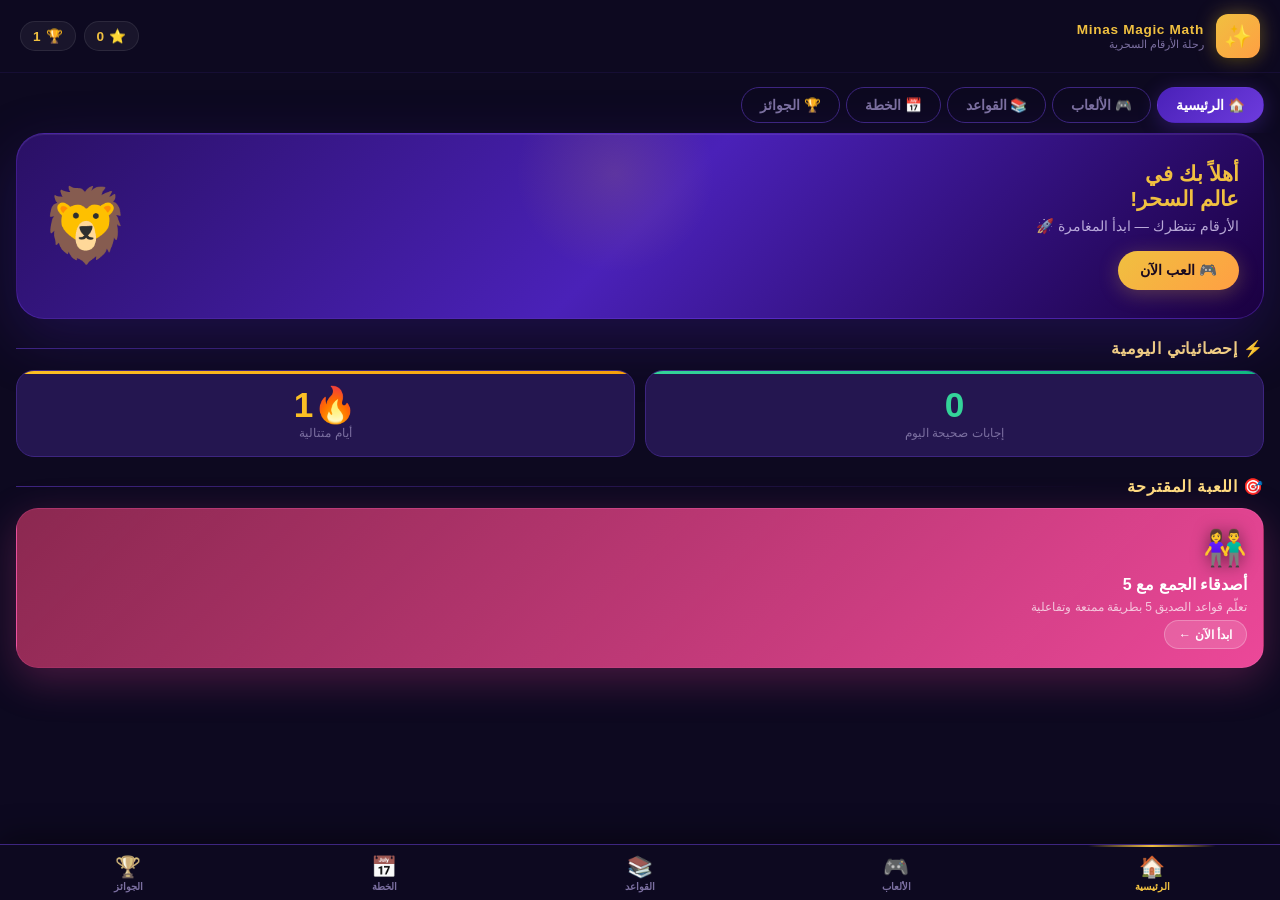
==== index.html @ 6554b81d "Add files via upload" ====
<!DOCTYPE html>
<html lang="ar" dir="rtl">
<head>
<meta charset="UTF-8">
<meta name="viewport" content="width=device-width, initial-scale=1.0">
<title>Minas Magic Math ✨</title>
<style>
/* ========== DESIGN TOKENS ========== */
:root {
  --void:       #07050f;
  --deep:       #0d0920;
  --mid:        #160d35;
  --surface:    #1e1245;
  --card:       #241650;
  --border:     #3d2580;
  --gold:       #f0c040;
  --gold2:      #ffdd80;
  --gold-glow:  #f0c04044;
  --teal:       #30e8c8;
  --teal-dim:   #30e8c822;
  --rose:       #ff5f8d;
  --rose-dim:   #ff5f8d22;
  --purple:     #a855f7;
  --green:      #34d399;
  --amber:      #fbbf24;
  --text:       #e8deff;
  --muted:      #7b6fa0;
  --r: 16px;
  --r2: 24px;
}
*, *::before, *::after { margin:0; padding:0; box-sizing:border-box; }
html { scroll-behavior:smooth; }

body {
  font-family: 'Segoe UI', Tahoma, Arial, sans-serif;
  background: #07050f;
  color: var(--text);
  min-height: 100vh;
  overflow-x: hidden;
  padding-bottom: 80px;
}

/* STARFIELD */
body::before {
  content:'';
  position:fixed; inset:0; z-index:0;
  background: #0d0920;
  pointer-events:none;
}
.stars {
  display:none;
}
.stars2 {
  display:none;
}
@keyframes twinkle { from{opacity:.3} to{opacity:.7} }

/* ========== HEADER ========== */
.header {
  position: sticky; top:0; z-index:100;
  background: #0d0920;
  padding: 14px 20px;
  display: flex; align-items:center; justify-content:space-between;
  border-bottom: 1px solid #3d258033;
}
.brand {
  display:flex; align-items:center; gap:12px;
}
.brand-gem {
  width:44px; height:44px;
  background: linear-gradient(135deg, #f0c040, #ff9f43);
  border-radius: 12px;
  display:flex; align-items:center; justify-content:center;
  font-size:1.4rem;
  box-shadow: 0 0 20px #f0c04066, 0 4px 12px #0008;
  animation: gemPulse 3s ease-in-out infinite;
}
@keyframes gemPulse {
  0%,100%{ box-shadow: 0 0 20px #f0c04066, 0 4px 12px #0008; }
  50%{ box-shadow: 0 0 40px #f0c040aa, 0 4px 20px #0008; }
}
.brand-text { display:flex; flex-direction:column; }
.brand-name {
  font-family:'Segoe UI', Tahoma, Arial, sans-serif;
  font-size:.85rem; font-weight:900;
  background: none;
  color: #f0c040;
  letter-spacing:.05em;
}
.brand-sub { font-size:.7rem; color:var(--muted); margin-top:1px; }

.header-badges { display:flex; gap:8px; }
.hbadge {
  display:flex; align-items:center; gap:5px;
  background: #ffffff0d;
  border: 1px solid #ffffff15;
  border-radius:20px; padding:6px 12px;
  font-size:.85rem; font-weight:700;
  color: var(--gold);
}

/* ========== NAV ========== */
.nav-tabs {
  display:flex; gap:6px; padding:14px 16px 10px;
  overflow-x:auto; position:relative; z-index:10;
}
.nav-tabs::-webkit-scrollbar { display:none; }
.ntab {
  flex-shrink:0;
  padding:9px 18px; border-radius:50px;
  border: 1.5px solid var(--border);
  background: transparent;
  color: var(--muted);
  font-family:'Segoe UI',Tahoma,Arial,sans-serif; font-weight:700; font-size:.85rem;
  cursor:pointer; transition:all .25s;
  white-space:nowrap;
}
.ntab:hover { color:var(--text); border-color:#6640cc; }
.ntab.active {
  background: linear-gradient(135deg, #4a21b8, #6d3bdd);
  border-color: transparent;
  color:#fff;
  box-shadow: 0 4px 20px #6d3bdd55;
}

/* ========== SECTIONS ========== */
.section { display:none; padding:0 16px 20px; animation:fadeUp .3s ease; position:relative; z-index:5; }
.section.active { display:block; }
@keyframes fadeUp { from{opacity:0;transform:translateY(16px)} to{opacity:1;transform:translateY(0)} }

/* ========== SECTION TITLE ========== */
.stitle {
  font-family:'Segoe UI',Tahoma,Arial,sans-serif;
  font-size:1rem; font-weight:700;
  color:var(--gold2);
  margin: 20px 0 12px;
  display:flex; align-items:center; gap:8px;
  letter-spacing:.05em;
}
.stitle::after {
  content:'';
  flex:1; height:1px;
  background: linear-gradient(90deg, var(--border), transparent);
}

/* ========== CARDS ========== */
.card {
  background: var(--card);
  border: 1px solid var(--border);
  border-radius: var(--r2);
  padding:20px;
  box-shadow: 0 8px 32px #00000060;
}

/* ========== HOME ========== */
.hero {
  background: linear-gradient(135deg, #2a1065 0%, #4a21b8 50%, #1a0040 100%);
  border-radius:28px;
  padding:28px 24px;
  border: 1px solid #6d3bdd66;
  box-shadow: 0 20px 60px #4a21b844, inset 0 1px 0 #ffffff15;
  display:flex; justify-content:space-between; align-items:center;
  position:relative; overflow:hidden;
  margin-bottom:16px;
}
.hero::before {
  content:'';
  position:absolute; top:-60px; left:40%;
  width:200px; height:200px;
  background: radial-gradient(circle, #f0c04022 0%, transparent 70%);
  border-radius:50%;
}
.hero-content { flex:1; }
.hero-title {
  font-family:'Segoe UI',Tahoma,Arial,sans-serif;
  font-size:1.3rem; font-weight:900;
  color: #f0c040;
  line-height:1.2; margin-bottom:6px;
}
.hero-sub { font-size:.9rem; color:rgba(232,222,255,.75); margin-bottom:16px; }
.btn-primary {
  display:inline-flex; align-items:center; gap:6px;
  background: linear-gradient(135deg, #f0c040, #ff9f43);
  color:#1a0a20; font-family:'Segoe UI',Tahoma,Arial,sans-serif; font-weight:900;
  font-size:.9rem; padding:11px 22px; border-radius:50px;
  border:none; cursor:pointer;
  box-shadow:0 4px 20px #f0c04044;
  transition:all .2s;
}
.btn-primary:hover { transform:translateY(-2px); box-shadow:0 8px 30px #f0c04066; }
.hero-orb { font-size:4.5rem; animation:float 4s ease-in-out infinite; margin-right:8px; }
@keyframes float { 0%,100%{transform:translateY(0) rotate(-3deg)} 50%{transform:translateY(-12px) rotate(3deg)} }

.daily-grid { display:grid; grid-template-columns:1fr 1fr; gap:10px; margin-bottom:4px; }
.daily-card {
  background:var(--card); border:1px solid var(--border);
  border-radius:18px; padding:16px; text-align:center;
  position:relative; overflow:hidden;
}
.daily-card::before {
  content:''; position:absolute; top:0; right:0; left:0; height:3px;
  border-radius:18px 18px 0 0;
}
.dc-green::before { background:linear-gradient(90deg,#34d399,#10b981); }
.dc-amber::before { background:linear-gradient(90deg,#fbbf24,#f59e0b); }
.daily-num { font-size:2.2rem; font-weight:900; line-height:1; }
.dc-green .daily-num { color:#34d399; }
.dc-amber .daily-num { color:#fbbf24; }
.daily-lbl { font-size:.72rem; color:var(--muted); margin-top:4px; }

/* ========== GAMES ========== */
.games-grid { display:grid; grid-template-columns:1fr 1fr; gap:12px; }
.game-card {
  border-radius:22px; padding:18px 16px;
  cursor:pointer; transition:all .3s;
  border:1px solid transparent;
  position:relative; overflow:hidden;
  display:flex; flex-direction:column; gap:6px;
  min-height:150px;
}
.game-card::after {
  content:''; position:absolute; inset:0;
  background:linear-gradient(135deg, rgba(255,255,255,.07) 0%, transparent 100%);
  pointer-events:none;
}
.game-card:hover { transform:translateY(-5px) scale(1.02); }
.game-card:active { transform:scale(.98); }
.gc1 { background:linear-gradient(135deg,#1e3a8a,#1d4ed8); border-color:#3b82f644; box-shadow:0 12px 40px #1d4ed844; }
.gc2 { background:linear-gradient(135deg,#065f46,#059669); border-color:#34d39944; box-shadow:0 12px 40px #05966944; }
.gc3 { background:linear-gradient(135deg,#7c2d12,#ea580c); border-color:#f97316aa; box-shadow:0 12px 40px #ea580c44; }
.gc4 { background:linear-gradient(135deg,#4c1d95,#7c3aed); border-color:#a855f744; box-shadow:0 12px 40px #7c3aed44; }
.gc5 { background:linear-gradient(135deg,#831843,#ec4899); border-color:#f472b644; box-shadow:0 12px 40px #ec489944; }
.gc6 { background:linear-gradient(135deg,#134e4a,#0d9488); border-color:#2dd4bf44; box-shadow:0 12px 40px #0d948844; }
.gcard-icon { font-size:2.2rem; filter:drop-shadow(0 2px 8px #0008); }
.gcard-title { font-family:'Segoe UI',Tahoma,Arial,sans-serif; font-weight:900; font-size:1rem; color:#fff; }
.gcard-desc { font-size:.75rem; color:rgba(255,255,255,.7); }
.gcard-btn {
  margin-top:auto;
  display:inline-flex; align-items:center; gap:4px;
  background:rgba(255,255,255,.15);
  border:1px solid rgba(255,255,255,.25);
  color:#fff; font-weight:700; font-size:.78rem;
  padding:6px 14px; border-radius:20px; align-self:flex-start;
  transition:all .2s;
}
.gcard-btn:hover { background:rgba(255,255,255,.25); }

/* ========== GAME ARENA ========== */
.arena { display:none; margin-top:16px; }
.arena.active { display:block; animation:fadeUp .35s ease; }
.arena-shell {
  background:var(--card); border:1px solid var(--border);
  border-radius:28px; overflow:hidden;
  box-shadow:0 20px 60px #00000080;
}
.arena-top {
  background:linear-gradient(135deg, #1e1245, #2a1065);
  padding:16px 18px;
  display:flex; align-items:center; justify-content:space-between;
  border-bottom:1px solid var(--border);
}
.arena-name {
  font-family:'Segoe UI',Tahoma,Arial,sans-serif;
  font-size:.9rem; font-weight:700; color:var(--gold2);
}
.arena-stats { display:flex; gap:8px; align-items:center; }
.astat {
  background:#ffffff0d; border:1px solid #ffffff15;
  border-radius:12px; padding:6px 12px;
  text-align:center;
}
.astat-n { font-size:1.1rem; font-weight:900; color:var(--gold); line-height:1; }
.astat-l { font-size:.62rem; color:var(--muted); }
.close-btn {
  background:#ffffff0d; border:1px solid #ff5f8d44;
  color:#ff5f8d; border-radius:10px; padding:6px 12px;
  cursor:pointer; font-weight:700; font-size:.8rem;
  transition:all .2s;
}
.close-btn:hover { background:#ff5f8d22; }

/* PROGRESS */
.prog-wrap { height:5px; background:#ffffff0d; }
.prog-fill { height:100%; background:linear-gradient(90deg,#a855f7,#f0c040); transition:width .5s cubic-bezier(.4,0,.2,1); }

/* TIMER RING */
.timer-section { padding:14px 18px 0; display:flex; align-items:center; justify-content:flex-end; gap:8px; }
.timer-ring-wrap {
  position:relative; width:50px; height:50px;
}
.timer-ring-wrap svg { transform:rotate(-90deg); }
.timer-bg { fill:none; stroke:#ffffff15; stroke-width:4; }
.timer-arc { fill:none; stroke:var(--teal); stroke-width:4; stroke-linecap:round; transition:stroke-dashoffset .1s linear; }
.timer-num {
  position:absolute; inset:0; display:flex; align-items:center; justify-content:center;
  font-size:.8rem; font-weight:900; color:var(--teal);
}

/* QUESTION */
.q-box {
  margin:14px 18px;
  background:linear-gradient(135deg,#2a1065,#4a21b8);
  border:1px solid #6d3bdd55;
  border-radius:22px; padding:28px 20px;
  text-align:center;
  box-shadow:0 8px 32px #4a21b844, inset 0 1px 0 #ffffff15;
  position:relative; overflow:hidden;
}
.q-box::before {
  content:'✦';
  position:absolute; top:10px; right:14px;
  font-size:1.2rem; color:#f0c04033;
  animation:spin 8s linear infinite;
}
.q-box::after {
  content:'✦';
  position:absolute; bottom:10px; left:14px;
  font-size:.8rem; color:#30e8c833;
  animation:spin 6s linear infinite reverse;
}
@keyframes spin { to{transform:rotate(360deg)} }
.q-text {
  font-family:'Segoe UI',Tahoma,Arial,sans-serif;
  font-size:2.4rem; font-weight:900; color:#fff;
  text-shadow:0 0 30px #a855f799;
  letter-spacing:.05em;
}
.q-hint { font-size:.8rem; color:var(--teal); margin-top:8px; opacity:.85; }

/* ANSWERS */
.answers-wrap { display:grid; grid-template-columns:1fr 1fr; gap:10px; padding:0 18px 18px; }
.ans-btn {
  background:#ffffff08; border:2px solid var(--border);
  border-radius:18px; padding:18px 10px;
  font-family:'Segoe UI',Tahoma,Arial,sans-serif; font-size:1.7rem; font-weight:900;
  color:var(--text); cursor:pointer; transition:all .2s;
  position:relative; overflow:hidden;
}
.ans-btn::before {
  content:''; position:absolute; inset:0;
  background:linear-gradient(135deg,transparent,rgba(255,255,255,.03));
}
.ans-btn:hover:not(:disabled) {
  border-color:var(--purple); background:#a855f722;
  transform:scale(1.04);
  box-shadow:0 0 20px #a855f744;
}
.ans-btn.correct {
  border-color:var(--green); background:#34d39922;
  color:var(--green);
  box-shadow:0 0 30px #34d39966;
  animation:correctPop .4s ease;
}
.ans-btn.wrong {
  border-color:var(--rose); background:#ff5f8d22;
  color:var(--rose);
  box-shadow:0 0 20px #ff5f8d44;
  animation:shake .35s ease;
}
@keyframes correctPop { 0%{transform:scale(1)} 40%{transform:scale(1.15)} 100%{transform:scale(1)} }
@keyframes shake { 0%,100%{transform:translateX(0)} 25%{transform:translateX(-8px)} 75%{transform:translateX(8px)} }

/* FEEDBACK */
.feedback-bar {
  margin:0 18px 14px;
  padding:10px 16px; border-radius:14px;
  font-weight:700; font-size:.9rem; text-align:center;
  opacity:0; transition:opacity .25s;
}
.feedback-bar.show { opacity:1; }
.fb-correct { background:#34d39922; border:1px solid #34d39944; color:var(--green); }
.fb-wrong   { background:#ff5f8d22; border:1px solid #ff5f8d44; color:var(--rose); }

/* ========== RULES ========== */
.rules-group { margin-bottom:20px; }
.rg-header {
  display:flex; align-items:center; gap:10px;
  font-weight:900; font-size:1rem; color:var(--text);
  margin-bottom:10px;
}
.rg-pill {
  padding:3px 12px; border-radius:20px; font-size:.75rem; font-weight:700;
}
.rg-add { background:#34d39922; border:1px solid #34d39944; color:var(--green); }
.rg-sub { background:#ff5f8d22; border:1px solid #ff5f8d44; color:var(--rose); }

.rule-row {
  display:flex; align-items:center; gap:12px;
  background:var(--card); border:1px solid var(--border);
  border-radius:16px; padding:14px 16px;
  margin-bottom:8px; transition:all .2s;
}
.rule-row:hover { border-color:#6d3bdd; transform:translateX(-3px); }
.rule-formula {
  font-family:'Segoe UI',Tahoma,Arial,sans-serif;
  font-size:1rem; font-weight:700; color:var(--gold2);
  background:#f0c04011; border:1px solid #f0c04033;
  border-radius:10px; padding:8px 16px; min-width:150px; text-align:center;
  white-space:nowrap;
}
.rule-explain { font-size:.83rem; color:var(--muted); line-height:1.5; }

/* ========== PLAN SECTION ========== */
.plan-hero {
  background:linear-gradient(135deg,#1e1245,#2a1065,#160d35);
  border:1px solid var(--border); border-radius:28px;
  padding:24px; margin-bottom:16px;
  box-shadow:0 16px 50px #00000060;
}
.plan-hero h2 {
  font-family:'Segoe UI',Tahoma,Arial,sans-serif;
  font-size:1.15rem; font-weight:900; color:var(--gold2); margin-bottom:6px;
}
.plan-hero p { font-size:.85rem; color:var(--muted); margin-bottom:14px; }
.plan-tags { display:flex; flex-wrap:wrap; gap:8px; }
.ptag {
  background:#ffffff0d; border:1px solid #ffffff15;
  border-radius:20px; padding:5px 12px; font-size:.75rem; color:var(--text);
}

.week-card {
  background:var(--card); border:1px solid var(--border);
  border-radius:22px; margin-bottom:12px;
  overflow:hidden;
  box-shadow:0 8px 30px #00000050;
}
.wk-header {
  padding:16px 18px;
  display:flex; align-items:center; justify-content:space-between;
  cursor:pointer; transition:background .2s;
  user-select:none;
}
.wk-header:hover { background:#ffffff06; }
.wk-label {
  display:flex; align-items:center; gap:10px;
  font-weight:700; font-size:.95rem; color:#fff;
}
.wk-num {
  width:32px; height:32px; border-radius:10px;
  display:flex; align-items:center; justify-content:center;
  font-family:'Segoe UI',Tahoma,Arial,sans-serif; font-size:.8rem; font-weight:700;
}
.wn1{background:linear-gradient(135deg,#1d4ed8,#3b82f6);} 
.wn2{background:linear-gradient(135deg,#059669,#34d399);}
.wn3{background:linear-gradient(135deg,#d97706,#fbbf24);}
.wn4{background:linear-gradient(135deg,#7c3aed,#a855f7);}
.wk-arrow { color:var(--muted); transition:transform .3s; font-size:1.1rem; }
.wk-header.open .wk-arrow { transform:rotate(180deg); }

.wk-body { display:none; padding:0 16px 16px; }
.wk-body.open { display:block; }

.lesson-card {
  background:#ffffff06; border:1px solid #ffffff10;
  border-radius:18px; padding:16px; margin-bottom:10px;
}
.lesson-card:last-child { margin-bottom:0; }
.lc-header { display:flex; align-items:center; gap:10px; margin-bottom:12px; }
.lc-badge {
  background:linear-gradient(135deg,#4a21b8,#6d3bdd);
  border-radius:8px; padding:4px 10px;
  font-size:.72rem; font-weight:700; color:var(--gold2);
  white-space:nowrap;
}
.lc-title { font-weight:700; font-size:.9rem; color:#fff; }

/* PLAN STEP with timer */
.plan-step {
  display:flex; align-items:flex-start; gap:10px;
  padding:10px 0; border-bottom:1px solid #ffffff08;
}
.plan-step:last-child { border-bottom:none; padding-bottom:0; }
.step-num {
  width:24px; height:24px; border-radius:8px;
  background:linear-gradient(135deg,#4a21b8,#a855f7);
  display:flex; align-items:center; justify-content:center;
  font-size:.7rem; font-weight:900; color:#fff; flex-shrink:0; margin-top:1px;
}
.step-content { flex:1; }
.step-text { font-size:.82rem; color:var(--text); line-height:1.5; }
.step-dur { font-size:.7rem; color:var(--muted); margin-top:2px; }

.step-timer-btn {
  flex-shrink:0;
  background:var(--teal-dim); border:1px solid #30e8c844;
  color:var(--teal); border-radius:10px; padding:5px 10px;
  font-size:.72rem; font-weight:700; cursor:pointer;
  transition:all .2s; white-space:nowrap;
  display:flex; align-items:center; gap:4px;
}
.step-timer-btn:hover { background:#30e8c833; }
.step-timer-btn.running { background:#f0c04022; border-color:#f0c04066; color:var(--gold); }
.step-timer-btn.done { background:#34d39922; border-color:#34d39966; color:var(--green); }

/* FLOATING TIMER */
.float-timer {
  position:fixed; bottom:90px; left:50%; transform:translateX(-50%);
  z-index:200; background:#0d0920;
  border:1px solid var(--border); border-radius:28px; padding:14px 22px;
  display:flex; align-items:center; gap:14px;
  box-shadow:0 20px 60px #00000080, 0 0 0 1px #3d258066;
  min-width:260px; transition:all .3s;
  opacity:0; pointer-events:none;
}
.float-timer.visible { opacity:1; pointer-events:all; }
.ft-icon { font-size:1.8rem; }
.ft-info { flex:1; }
.ft-label { font-size:.8rem; color:var(--muted); }
.ft-time {
  font-family:'Segoe UI',Tahoma,Arial,sans-serif;
  font-size:1.6rem; font-weight:900;
  color:var(--teal);
}
.ft-time.urgent { color:var(--rose); animation:blink .5s ease-in-out infinite; }
@keyframes blink { 0%,100%{opacity:1} 50%{opacity:.4} }
.ft-stop {
  background:var(--rose-dim); border:1px solid #ff5f8d44;
  color:var(--rose); border-radius:12px; padding:7px 14px;
  cursor:pointer; font-weight:700; font-size:.8rem;
  transition:all .2s;
}
.ft-stop:hover { background:#ff5f8d33; }

/* ========== AWARDS ========== */
.stars-hero {
  background:linear-gradient(135deg,#1e1245,#2a1065);
  border:1px solid #f0c04033; border-radius:28px;
  padding:28px; text-align:center; margin-bottom:20px;
  box-shadow:0 0 40px #f0c04011;
}
.stars-display { font-size:2.8rem; letter-spacing:4px; margin-bottom:8px; }
.stars-count {
  font-family:'Segoe UI',Tahoma,Arial,sans-serif;
  font-size:2rem; font-weight:900;
  color: #f0c040;
}
.stars-sub { font-size:.85rem; color:var(--muted); margin-top:4px; }

.ach-grid { display:grid; grid-template-columns:repeat(3,1fr); gap:10px; }
.ach-card {
  background:var(--card); border:1px solid var(--border);
  border-radius:18px; padding:16px 10px; text-align:center;
  transition:all .3s; opacity:.5; filter:grayscale(.5);
}
.ach-card.earned {
  border-color:#f0c04066; background:linear-gradient(135deg,#1e1245,#2a1065);
  opacity:1; filter:none;
  box-shadow:0 0 20px #f0c04022;
}
.ach-icon { font-size:2rem; }
.ach-name { font-size:.72rem; font-weight:700; color:var(--text); margin-top:6px; }
.ach-desc { font-size:.62rem; color:var(--muted); margin-top:2px; }

/* ========== BOTTOM NAV ========== */
.bottom-nav {
  position:fixed; bottom:0; left:0; right:0; z-index:100;
  background:#0d0920;
  border-top:1px solid var(--border);
  display:flex;
  box-shadow:0 -8px 30px #00000060;
}
.bn-item {
  flex:1; padding:10px 6px 8px;
  display:flex; flex-direction:column; align-items:center; gap:2px;
  cursor:pointer; transition:all .2s;
}
.bn-icon { font-size:1.3rem; filter:grayscale(.6); transition:all .2s; }
.bn-label { font-size:.62rem; font-weight:700; color:var(--muted); transition:all .2s; }
.bn-item.active .bn-icon { filter:none; }
.bn-item.active .bn-label { color:var(--gold); }
.bn-item.active { position:relative; }
.bn-item.active::after {
  content:''; position:absolute; top:0; left:25%; right:25%; height:2px;
  background:linear-gradient(90deg,transparent,var(--gold),transparent);
  border-radius:0 0 4px 4px;
}

/* RESULT POPUP */
.overlay { position:fixed; inset:0; background:#000000cc; z-index:300; display:none; align-items:center; justify-content:center; }
.overlay.show { display:flex; }
.popup {
  background:var(--card); border:1px solid var(--border);
  border-radius:28px; padding:32px 28px; text-align:center;
  max-width:320px; width:92%;
  animation:popIn .4s cubic-bezier(.175,.885,.32,1.275);
  box-shadow:0 30px 80px #00000099, 0 0 0 1px #3d258066;
}
@keyframes popIn { from{transform:scale(.6) rotate(-8deg);opacity:0} to{transform:scale(1) rotate(0);opacity:1} }
.popup-emoji { font-size:4.5rem; margin-bottom:8px; }
.popup-title {
  font-family:'Segoe UI',Tahoma,Arial,sans-serif;
  font-size:1.5rem; font-weight:900; color:var(--gold2); margin-bottom:8px;
}
.popup-score { font-size:.9rem; color:var(--muted); margin-bottom:20px; }
.popup-stars { font-size:2rem; margin-bottom:16px; letter-spacing:4px; }
.popup-btn { width:100%; }

/* ========== MISC ========== */
.divider { height:1px; background:linear-gradient(90deg,transparent,var(--border),transparent); margin:8px 0; }
</style>
</head>
<body>

<div class="stars"></div>
<div class="stars2"></div>

<!-- HEADER -->
<div class="header">
  <div class="brand">
    <div class="brand-gem">✨</div>
    <div class="brand-text">
      <div class="brand-name">Minas Magic Math</div>
      <div class="brand-sub">رحلة الأرقام السحرية</div>
    </div>
  </div>
  <div class="header-badges">
    <div class="hbadge">⭐ <span id="hStars">0</span></div>
    <div class="hbadge">🏆 <span id="hLevel">1</span></div>
  </div>
</div>

<!-- NAV TABS -->
<div class="nav-tabs">
  <div class="ntab active" onclick="go('home')">🏠 الرئيسية</div>
  <div class="ntab" onclick="go('games')">🎮 الألعاب</div>
  <div class="ntab" onclick="go('rules')">📚 القواعد</div>
  <div class="ntab" onclick="go('plan')">📅 الخطة</div>
  <div class="ntab" onclick="go('awards')">🏆 الجوائز</div>
</div>

<!-- ===================== HOME ===================== -->
<div class="section active" id="sec-home">

  <div class="hero">
    <div class="hero-content">
      <div class="hero-title">أهلاً بك في<br>عالم السحر!</div>
      <div class="hero-sub">الأرقام تنتظرك — ابدأ المغامرة 🚀</div>
      <button class="btn-primary" onclick="go('games')">🎮 العب الآن</button>
    </div>
    <div class="hero-orb">🦁</div>
  </div>

  <div class="stitle">⚡ إحصائياتي اليومية</div>
  <div class="daily-grid">
    <div class="daily-card dc-green">
      <div class="daily-num" id="hCorrect">0</div>
      <div class="daily-lbl">إجابات صحيحة اليوم</div>
    </div>
    <div class="daily-card dc-amber">
      <div class="daily-num">🔥1</div>
      <div class="daily-lbl">أيام متتالية</div>
    </div>
  </div>

  <div class="stitle">🎯 اللعبة المقترحة</div>
  <div class="game-card gc5" onclick="startGame('friends')" style="grid-column:unset; margin-bottom:10px;">
    <div class="gcard-icon">👫</div>
    <div class="gcard-title">أصدقاء الجمع مع 5</div>
    <div class="gcard-desc">تعلّم قواعد الصديق 5 بطريقة ممتعة وتفاعلية</div>
    <div class="gcard-btn">ابدأ الآن ←</div>
  </div>

</div>

<!-- ===================== GAMES ===================== -->
<div class="section" id="sec-games">
  <div class="games-grid">
    <div class="game-card gc1" onclick="startGame('friends')">
      <div class="gcard-icon">👫</div>
      <div class="gcard-title">أصدقاء 5</div>
      <div class="gcard-desc">الجمع مع الصديق 5</div>
      <div class="gcard-btn">ابدأ ←</div>
    </div>
    <div class="game-card gc2" onclick="startGame('friends10')">
      <div class="gcard-icon">🔟</div>
      <div class="gcard-title">أصدقاء 10</div>
      <div class="gcard-desc">الجمع مع الصديق 10</div>
      <div class="gcard-btn">ابدأ ←</div>
    </div>
    <div class="game-card gc3" onclick="startGame('speed')">
      <div class="gcard-icon">⚡</div>
      <div class="gcard-title">سرعة الحساب</div>
      <div class="gcard-desc">أجب قبل انتهاء الوقت!</div>
      <div class="gcard-btn">ابدأ ←</div>
    </div>
    <div class="game-card gc4" onclick="startGame('missing')">
      <div class="gcard-icon">❓</div>
      <div class="gcard-title">الرقم المختفي</div>
      <div class="gcard-desc">اكتشف الرقم الناقص</div>
      <div class="gcard-btn">ابدأ ←</div>
    </div>
    <div class="game-card gc5" onclick="startGame('balloon')">
      <div class="gcard-icon">🎈</div>
      <div class="gcard-title">البالونات</div>
      <div class="gcard-desc">اختر البالون الصحيح</div>
      <div class="gcard-btn">ابدأ ←</div>
    </div>
    <div class="game-card gc6" onclick="startGame('match')">
      <div class="gcard-icon">🔗</div>
      <div class="gcard-title">المطابقة</div>
      <div class="gcard-desc">طابق القاعدة بالجواب</div>
      <div class="gcard-btn">ابدأ ←</div>
    </div>
  </div>

  <!-- ARENA -->
  <div class="arena" id="arena">
    <div class="arena-shell">
      <div class="arena-top">
        <div class="arena-name" id="arenaName">🎮 اللعبة</div>
        <div class="arena-stats">
          <div class="astat"><div class="astat-n" id="aScore">0</div><div class="astat-l">نقاط</div></div>
          <div class="astat"><div class="astat-n" id="aQ">0/10</div><div class="astat-l">سؤال</div></div>
          <button class="close-btn" onclick="closeArena()">✕ إغلاق</button>
        </div>
      </div>
      <div class="prog-wrap"><div class="prog-fill" id="progFill" style="width:0%"></div></div>

      <div class="timer-section">
        <span style="font-size:.75rem;color:var(--muted);">الوقت المتبقي</span>
        <div class="timer-ring-wrap">
          <svg width="50" height="50" viewBox="0 0 50 50">
            <circle class="timer-bg" cx="25" cy="25" r="20"/>
            <circle class="timer-arc" id="timerArc" cx="25" cy="25" r="20"
              stroke-dasharray="125.66" stroke-dashoffset="0"/>
          </svg>
          <div class="timer-num" id="timerNum">15</div>
        </div>
      </div>

      <div class="q-box">
        <div class="q-text" id="qText">جاهز؟</div>
        <div class="q-hint" id="qHint">✦</div>
      </div>

      <div class="feedback-bar" id="feedbackBar"></div>

      <div class="answers-wrap" id="answersWrap"></div>
    </div>
  </div>
</div>

<!-- ===================== RULES ===================== -->
<div class="section" id="sec-rules">

  <div class="rules-group">
    <div class="rg-header"><span class="rg-pill rg-add">جمع</span> أصدقاء 5 — الجمع</div>
    <div class="rule-row"><div class="rule-formula">+4 = +5 − 1</div><div class="rule-explain">لجمع 4: أضف 5 ثم اطرح 1</div></div>
    <div class="rule-row"><div class="rule-formula">+3 = +5 − 2</div><div class="rule-explain">لجمع 3: أضف 5 ثم اطرح 2</div></div>
    <div class="rule-row"><div class="rule-formula">+2 = +5 − 3</div><div class="rule-explain">لجمع 2: أضف 5 ثم اطرح 3</div></div>
    <div class="rule-row"><div class="rule-formula">+1 = +5 − 4</div><div class="rule-explain">لجمع 1: أضف 5 ثم اطرح 4</div></div>
  </div>

  <div class="rules-group">
    <div class="rg-header"><span class="rg-pill rg-sub">طرح</span> أصدقاء 5 — الطرح</div>
    <div class="rule-row"><div class="rule-formula">−4 = −5 + 1</div><div class="rule-explain">لطرح 4: اطرح 5 ثم أضف 1</div></div>
    <div class="rule-row"><div class="rule-formula">−3 = −5 + 2</div><div class="rule-explain">لطرح 3: اطرح 5 ثم أضف 2</div></div>
    <div class="rule-row"><div class="rule-formula">−2 = −5 + 3</div><div class="rule-explain">لطرح 2: اطرح 5 ثم أضف 3</div></div>
    <div class="rule-row"><div class="rule-formula">−1 = −5 + 4</div><div class="rule-explain">لطرح 1: اطرح 5 ثم أضف 4</div></div>
  </div>

  <div class="rules-group">
    <div class="rg-header"><span class="rg-pill rg-add">جمع</span> أصدقاء 10 — الجمع</div>
    <div class="rule-row"><div class="rule-formula">+9 = +10 − 1</div><div class="rule-explain">لجمع 9: أضف 10 ثم اطرح 1</div></div>
    <div class="rule-row"><div class="rule-formula">+8 = +10 − 2</div><div class="rule-explain">لجمع 8: أضف 10 ثم اطرح 2</div></div>
    <div class="rule-row"><div class="rule-formula">+7 = +10 − 3</div><div class="rule-explain">لجمع 7: أضف 10 ثم اطرح 3</div></div>
    <div class="rule-row"><div class="rule-formula">+6 = +10 − 4</div><div class="rule-explain">لجمع 6: أضف 10 ثم اطرح 4</div></div>
  </div>

  <div class="rules-group">
    <div class="rg-header"><span class="rg-pill rg-sub">طرح</span> أصدقاء 10 — الطرح</div>
    <div class="rule-row"><div class="rule-formula">−9 = −10 + 1</div><div class="rule-explain">لطرح 9: اطرح 10 ثم أضف 1</div></div>
    <div class="rule-row"><div class="rule-formula">−8 = −10 + 2</div><div class="rule-explain">لطرح 8: اطرح 10 ثم أضف 2</div></div>
    <div class="rule-row"><div class="rule-formula">−7 = −10 + 3</div><div class="rule-explain">لطرح 7: اطرح 10 ثم أضف 3</div></div>
    <div class="rule-row"><div class="rule-formula">−6 = −10 + 4</div><div class="rule-explain">لطرح 6: اطرح 10 ثم أضف 4</div></div>
  </div>

</div>

<!-- ===================== PLAN ===================== -->
<div class="section" id="sec-plan">
  <div class="plan-hero">
    <h2>📅 الخطة التدريسية الشهرية</h2>
    <p>12 درساً · 4 أسابيع · 3 ساعات أسبوعياً</p>
    <div class="plan-tags">
      <span class="ptag">📖 54 صفحة تمارين</span>
      <span class="ptag">🎮 3 دروس أسبوعياً</span>
      <span class="ptag">⏱️ 60 دقيقة للدرس</span>
    </div>
  </div>

  <!-- WEEK 1 -->
  <div class="week-card">
    <div class="wk-header open" onclick="toggleWk(this)">
      <div class="wk-label"><div class="wk-num wn1">١</div><span>الأسبوع الأول: أصدقاء الجمع مع 5 — ص 1–14</span></div>
      <div class="wk-arrow">▾</div>
    </div>
    <div class="wk-body open">
      <div class="lesson-card">
        <div class="lc-header"><div class="lc-badge">درس 1</div><div class="lc-title">مقدمة: من هو الصديق 5؟</div></div>
        <div class="plan-step"><div class="step-num">1</div><div class="step-content"><div class="step-text">🎵 أغنية الترحيب والجو الحماسي</div><div class="step-dur">5 دقائق</div></div><button class="step-timer-btn" onclick="startPlanTimer(this,5,'🎵 أغنية الترحيب')">⏱ ابدأ</button></div>
        <div class="plan-step"><div class="step-num">2</div><div class="step-content"><div class="step-text">🎴 قصة "بطل الأرقام" ومعرفة صديق 5</div><div class="step-dur">10 دقائق</div></div><button class="step-timer-btn" onclick="startPlanTimer(this,10,'🎴 قصة بطل الأرقام')">⏱ ابدأ</button></div>
        <div class="plan-step"><div class="step-num">3</div><div class="step-content"><div class="step-text">🖐️ نشاط الأصابع: اعرف 4+1=5</div><div class="step-dur">10 دقائق</div></div><button class="step-timer-btn" onclick="startPlanTimer(this,10,'🖐️ نشاط الأصابع')">⏱ ابدأ</button></div>
        <div class="plan-step"><div class="step-num">4</div><div class="step-content"><div class="step-text">🎮 لعبة البطاقات على الأرض</div><div class="step-dur">15 دقيقة</div></div><button class="step-timer-btn" onclick="startPlanTimer(this,15,'🎮 لعبة البطاقات')">⏱ ابدأ</button></div>
        <div class="plan-step"><div class="step-num">5</div><div class="step-content"><div class="step-text">📝 تمارين الكتاب ص 1–4</div><div class="step-dur">15 دقيقة</div></div><button class="step-timer-btn" onclick="startPlanTimer(this,15,'📝 تمارين ص 1-4')">⏱ ابدأ</button></div>
        <div class="plan-step"><div class="step-num">6</div><div class="step-content"><div class="step-text">⭐ جائزة النجوم والتحفيز</div><div class="step-dur">5 دقائق</div></div><button class="step-timer-btn" onclick="startPlanTimer(this,5,'⭐ جائزة النجوم')">⏱ ابدأ</button></div>
      </div>

      <div class="lesson-card">
        <div class="lc-header"><div class="lc-badge">درس 2</div><div class="lc-title">قواعد +4=+5−1 و +3=+5−2</div></div>
        <div class="plan-step"><div class="step-num">1</div><div class="step-content"><div class="step-text">🔁 مراجعة الدرس السابق بأسئلة سريعة</div><div class="step-dur">5 دقائق</div></div><button class="step-timer-btn" onclick="startPlanTimer(this,5,'🔁 مراجعة سريعة')">⏱ ابدأ</button></div>
        <div class="plan-step"><div class="step-num">2</div><div class="step-content"><div class="step-text">🧮 شرح القاعدة بالأحجار الملونة</div><div class="step-dur">15 دقيقة</div></div><button class="step-timer-btn" onclick="startPlanTimer(this,15,'🧮 شرح بالأحجار')">⏱ ابدأ</button></div>
        <div class="plan-step"><div class="step-num">3</div><div class="step-content"><div class="step-text">🎲 لعبة النرد: رمي وتطبيق</div><div class="step-dur">10 دقائق</div></div><button class="step-timer-btn" onclick="startPlanTimer(this,10,'🎲 لعبة النرد')">⏱ ابدأ</button></div>
        <div class="plan-step"><div class="step-num">4</div><div class="step-content"><div class="step-text">📝 تمارين ص 5–9</div><div class="step-dur">20 دقيقة</div></div><button class="step-timer-btn" onclick="startPlanTimer(this,20,'📝 تمارين ص 5-9')">⏱ ابدأ</button></div>
        <div class="plan-step"><div class="step-num">5</div><div class="step-content"><div class="step-text">🏆 مسابقة من يحل أكثر</div><div class="step-dur">10 دقائق</div></div><button class="step-timer-btn" onclick="startPlanTimer(this,10,'🏆 مسابقة الحل')">⏱ ابدأ</button></div>
      </div>

      <div class="lesson-card">
        <div class="lc-header"><div class="lc-badge">درس 3</div><div class="lc-title">قواعد +2=+5−3 و +1=+5−4 + مراجعة</div></div>
        <div class="plan-step"><div class="step-num">1</div><div class="step-content"><div class="step-text">🎵 أغنية القواعد الأربع</div><div class="step-dur">10 دقائق</div></div><button class="step-timer-btn" onclick="startPlanTimer(this,10,'🎵 أغنية القواعد')">⏱ ابدأ</button></div>
        <div class="plan-step"><div class="step-num">2</div><div class="step-content"><div class="step-text">🃏 لعبة بطاقات الومضة (Flash Cards)</div><div class="step-dur">15 دقيقة</div></div><button class="step-timer-btn" onclick="startPlanTimer(this,15,'🃏 Flash Cards')">⏱ ابدأ</button></div>
        <div class="plan-step"><div class="step-num">3</div><div class="step-content"><div class="step-text">📝 تمارين ص 10–14</div><div class="step-dur">20 دقيقة</div></div><button class="step-timer-btn" onclick="startPlanTimer(this,20,'📝 تمارين ص 10-14')">⏱ ابدأ</button></div>
        <div class="plan-step"><div class="step-num">4</div><div class="step-content"><div class="step-text">🎮 لعبة تفاعلية على التطبيق</div><div class="step-dur">10 دقائق</div></div><button class="step-timer-btn" onclick="startPlanTimer(this,10,'🎮 لعبة تفاعلية')">⏱ ابدأ</button></div>
        <div class="plan-step"><div class="step-num">5</div><div class="step-content"><div class="step-text">⭐ تقييم أسبوعي ومنح الشارات</div><div class="step-dur">5 دقائق</div></div><button class="step-timer-btn" onclick="startPlanTimer(this,5,'⭐ تقييم أسبوعي')">⏱ ابدأ</button></div>
      </div>
    </div>
  </div>

  <!-- WEEK 2 -->
  <div class="week-card">
    <div class="wk-header" onclick="toggleWk(this)">
      <div class="wk-label"><div class="wk-num wn2">٢</div><span>الأسبوع الثاني: أصدقاء الطرح مع 5 — ص 15–27</span></div>
      <div class="wk-arrow">▾</div>
    </div>
    <div class="wk-body">
      <div class="lesson-card">
        <div class="lc-header"><div class="lc-badge">درس 4</div><div class="lc-title">الصديق 5 في الطرح: −4=−5+1</div></div>
        <div class="plan-step"><div class="step-num">1</div><div class="step-content"><div class="step-text">🔗 ربط الجمع بالطرح "الأصدقاء يتبادلون"</div><div class="step-dur">10 دقائق</div></div><button class="step-timer-btn" onclick="startPlanTimer(this,10,'🔗 ربط الجمع بالطرح')">⏱ ابدأ</button></div>
        <div class="plan-step"><div class="step-num">2</div><div class="step-content"><div class="step-text">🎭 تمثيل دور: "أعطني 5 وخذ 1 ارجع"</div><div class="step-dur">15 دقيقة</div></div><button class="step-timer-btn" onclick="startPlanTimer(this,15,'🎭 تمثيل الدور')">⏱ ابدأ</button></div>
        <div class="plan-step"><div class="step-num">3</div><div class="step-content"><div class="step-text">📝 تمارين ص 15–19</div><div class="step-dur">25 دقيقة</div></div><button class="step-timer-btn" onclick="startPlanTimer(this,25,'📝 تمارين ص 15-19')">⏱ ابدأ</button></div>
        <div class="plan-step"><div class="step-num">4</div><div class="step-content"><div class="step-text">⭐ تحدي الدقيقة الواحدة</div><div class="step-dur">10 دقائق</div></div><button class="step-timer-btn" onclick="startPlanTimer(this,10,'⭐ تحدي الدقيقة')">⏱ ابدأ</button></div>
      </div>
      <div class="lesson-card">
        <div class="lc-header"><div class="lc-badge">درس 5</div><div class="lc-title">قواعد −3=−5+2 و −2=−5+3</div></div>
        <div class="plan-step"><div class="step-num">1</div><div class="step-content"><div class="step-text">🎯 لعبة الهدف: ارمي واحسب</div><div class="step-dur">10 دقائق</div></div><button class="step-timer-btn" onclick="startPlanTimer(this,10,'🎯 لعبة الهدف')">⏱ ابدأ</button></div>
        <div class="plan-step"><div class="step-num">2</div><div class="step-content"><div class="step-text">🧩 أحجية الأرقام المفقودة</div><div class="step-dur">15 دقيقة</div></div><button class="step-timer-btn" onclick="startPlanTimer(this,15,'🧩 أحجية الأرقام')">⏱ ابدأ</button></div>
        <div class="plan-step"><div class="step-num">3</div><div class="step-content"><div class="step-text">📝 تمارين ص 20–23</div><div class="step-dur">25 دقيقة</div></div><button class="step-timer-btn" onclick="startPlanTimer(this,25,'📝 تمارين ص 20-23')">⏱ ابدأ</button></div>
        <div class="plan-step"><div class="step-num">4</div><div class="step-content"><div class="step-text">🎵 أغنية الطرح ورقصة الأرقام</div><div class="step-dur">10 دقائق</div></div><button class="step-timer-btn" onclick="startPlanTimer(this,10,'🎵 أغنية الطرح')">⏱ ابدأ</button></div>
      </div>
      <div class="lesson-card">
        <div class="lc-header"><div class="lc-badge">درس 6</div><div class="lc-title">−1=−5+4 + مراجعة جميع قواعد 5</div></div>
        <div class="plan-step"><div class="step-num">1</div><div class="step-content"><div class="step-text">📋 لوحة "أصدقاء 5 الكاملة" تلوين جماعي</div><div class="step-dur">10 دقائق</div></div><button class="step-timer-btn" onclick="startPlanTimer(this,10,'📋 تلوين جماعي')">⏱ ابدأ</button></div>
        <div class="plan-step"><div class="step-num">2</div><div class="step-content"><div class="step-text">🏃 لعبة الحركة: وقف/اجلس مع الإجابة</div><div class="step-dur">15 دقيقة</div></div><button class="step-timer-btn" onclick="startPlanTimer(this,15,'🏃 لعبة الحركة')">⏱ ابدأ</button></div>
        <div class="plan-step"><div class="step-num">3</div><div class="step-content"><div class="step-text">📝 تمارين ص 24–27</div><div class="step-dur">25 دقيقة</div></div><button class="step-timer-btn" onclick="startPlanTimer(this,25,'📝 تمارين ص 24-27')">⏱ ابدأ</button></div>
        <div class="plan-step"><div class="step-num">4</div><div class="step-content"><div class="step-text">🏆 شارة "خبير الـ5" + تقييم</div><div class="step-dur">10 دقائق</div></div><button class="step-timer-btn" onclick="startPlanTimer(this,10,'🏆 شارة خبير الـ5')">⏱ ابدأ</button></div>
      </div>
    </div>
  </div>

  <!-- WEEK 3 -->
  <div class="week-card">
    <div class="wk-header" onclick="toggleWk(this)">
      <div class="wk-label"><div class="wk-num wn3">٣</div><span>الأسبوع الثالث: أصدقاء الجمع مع 10 — ص 28–41</span></div>
      <div class="wk-arrow">▾</div>
    </div>
    <div class="wk-body">
      <div class="lesson-card">
        <div class="lc-header"><div class="lc-badge">درس 7</div><div class="lc-title">مقدمة: الصديق الكبير 10</div></div>
        <div class="plan-step"><div class="step-num">1</div><div class="step-content"><div class="step-text">🎪 احتفال "استقبال 10" مع موسيقى وهتافات</div><div class="step-dur">5 دقائق</div></div><button class="step-timer-btn" onclick="startPlanTimer(this,5,'🎪 احتفال استقبال 10')">⏱ ابدأ</button></div>
        <div class="plan-step"><div class="step-num">2</div><div class="step-content"><div class="step-text">📊 مخطط مقارنة 5 و10 على السبورة</div><div class="step-dur">15 دقيقة</div></div><button class="step-timer-btn" onclick="startPlanTimer(this,15,'📊 مخطط المقارنة')">⏱ ابدأ</button></div>
        <div class="plan-step"><div class="step-num">3</div><div class="step-content"><div class="step-text">🎮 لعبة تفاعلية للصديق 10</div><div class="step-dur">15 دقيقة</div></div><button class="step-timer-btn" onclick="startPlanTimer(this,15,'🎮 لعبة الصديق 10')">⏱ ابدأ</button></div>
        <div class="plan-step"><div class="step-num">4</div><div class="step-content"><div class="step-text">📝 تمارين ص 28–32</div><div class="step-dur">20 دقيقة</div></div><button class="step-timer-btn" onclick="startPlanTimer(this,20,'📝 تمارين ص 28-32')">⏱ ابدأ</button></div>
        <div class="plan-step"><div class="step-num">5</div><div class="step-content"><div class="step-text">⭐ تحفيز ومراجعة سريعة</div><div class="step-dur">5 دقائق</div></div><button class="step-timer-btn" onclick="startPlanTimer(this,5,'⭐ تحفيز ومراجعة')">⏱ ابدأ</button></div>
      </div>
      <div class="lesson-card">
        <div class="lc-header"><div class="lc-badge">درس 8</div><div class="lc-title">قواعد +8=+10−2 و +7=+10−3</div></div>
        <div class="plan-step"><div class="step-num">1</div><div class="step-content"><div class="step-text">⚡ تحدي الومضة: 10 أسئلة في دقيقتين</div><div class="step-dur">10 دقائق</div></div><button class="step-timer-btn" onclick="startPlanTimer(this,10,'⚡ تحدي الومضة')">⏱ ابدأ</button></div>
        <div class="plan-step"><div class="step-num">2</div><div class="step-content"><div class="step-text">🎨 رسم قواعد الـ10 بالألوان</div><div class="step-dur">15 دقيقة</div></div><button class="step-timer-btn" onclick="startPlanTimer(this,15,'🎨 رسم القواعد')">⏱ ابدأ</button></div>
        <div class="plan-step"><div class="step-num">3</div><div class="step-content"><div class="step-text">📝 تمارين ص 33–37</div><div class="step-dur">25 دقيقة</div></div><button class="step-timer-btn" onclick="startPlanTimer(this,25,'📝 تمارين ص 33-37')">⏱ ابدأ</button></div>
        <div class="plan-step"><div class="step-num">4</div><div class="step-content"><div class="step-text">🎵 ترديد القواعد بإيقاع موسيقي</div><div class="step-dur">10 دقائق</div></div><button class="step-timer-btn" onclick="startPlanTimer(this,10,'🎵 ترديد القواعد')">⏱ ابدأ</button></div>
      </div>
      <div class="lesson-card">
        <div class="lc-header"><div class="lc-badge">درس 9</div><div class="lc-title">+6=+10−4 + مراجعة جمع الـ10</div></div>
        <div class="plan-step"><div class="step-num">1</div><div class="step-content"><div class="step-text">🎲 لعبة "من يصل أول؟" على رقعة الحساب</div><div class="step-dur">15 دقيقة</div></div><button class="step-timer-btn" onclick="startPlanTimer(this,15,'🎲 من يصل أول؟')">⏱ ابدأ</button></div>
        <div class="plan-step"><div class="step-num">2</div><div class="step-content"><div class="step-text">📝 تمارين ص 38–41</div><div class="step-dur">25 دقيقة</div></div><button class="step-timer-btn" onclick="startPlanTimer(this,25,'📝 تمارين ص 38-41')">⏱ ابدأ</button></div>
        <div class="plan-step"><div class="step-num">3</div><div class="step-content"><div class="step-text">🔁 مراجعة شاملة 5 و10 جمع</div><div class="step-dur">15 دقيقة</div></div><button class="step-timer-btn" onclick="startPlanTimer(this,15,'🔁 مراجعة شاملة')">⏱ ابدأ</button></div>
        <div class="plan-step"><div class="step-num">4</div><div class="step-content"><div class="step-text">⭐ جائزة "بطل الجمع"</div><div class="step-dur">5 دقائق</div></div><button class="step-timer-btn" onclick="startPlanTimer(this,5,'⭐ بطل الجمع')">⏱ ابدأ</button></div>
      </div>
    </div>
  </div>

  <!-- WEEK 4 -->
  <div class="week-card">
    <div class="wk-header" onclick="toggleWk(this)">
      <div class="wk-label"><div class="wk-num wn4">٤</div><span>الأسبوع الرابع: الطرح مع 10 + مراجعة شاملة — ص 42–54</span></div>
      <div class="wk-arrow">▾</div>
    </div>
    <div class="wk-body">
      <div class="lesson-card">
        <div class="lc-header"><div class="lc-badge">درس 10</div><div class="lc-title">−9=−10+1 و −8=−10+2</div></div>
        <div class="plan-step"><div class="step-num">1</div><div class="step-content"><div class="step-text">🔗 الربط بين الجمع والطرح لـ10</div><div class="step-dur">10 دقائق</div></div><button class="step-timer-btn" onclick="startPlanTimer(this,10,'🔗 ربط الجمع والطرح')">⏱ ابدأ</button></div>
        <div class="plan-step"><div class="step-num">2</div><div class="step-content"><div class="step-text">🎭 لعبة دور المعلم: الطفل يشرح للآخرين</div><div class="step-dur">15 دقيقة</div></div><button class="step-timer-btn" onclick="startPlanTimer(this,15,'🎭 دور المعلم')">⏱ ابدأ</button></div>
        <div class="plan-step"><div class="step-num">3</div><div class="step-content"><div class="step-text">📝 تمارين ص 42–46</div><div class="step-dur">25 دقيقة</div></div><button class="step-timer-btn" onclick="startPlanTimer(this,25,'📝 تمارين ص 42-46')">⏱ ابدأ</button></div>
        <div class="plan-step"><div class="step-num">4</div><div class="step-content"><div class="step-text">🎵 أغنية أصدقاء 10</div><div class="step-dur">10 دقائق</div></div><button class="step-timer-btn" onclick="startPlanTimer(this,10,'🎵 أغنية أصدقاء 10')">⏱ ابدأ</button></div>
      </div>
      <div class="lesson-card">
        <div class="lc-header"><div class="lc-badge">درس 11</div><div class="lc-title">قواعد −7=−10+3 و −6=−10+4</div></div>
        <div class="plan-step"><div class="step-num">1</div><div class="step-content"><div class="step-text">⚡ سباق الحساب الذهني</div><div class="step-dur">10 دقائق</div></div><button class="step-timer-btn" onclick="startPlanTimer(this,10,'⚡ سباق الحساب')">⏱ ابدأ</button></div>
        <div class="plan-step"><div class="step-num">2</div><div class="step-content"><div class="step-text">🧩 حل ألغاز الأرقام المفقودة</div><div class="step-dur">15 دقيقة</div></div><button class="step-timer-btn" onclick="startPlanTimer(this,15,'🧩 ألغاز الأرقام')">⏱ ابدأ</button></div>
        <div class="plan-step"><div class="step-num">3</div><div class="step-content"><div class="step-text">📝 تمارين ص 47–50</div><div class="step-dur">25 دقيقة</div></div><button class="step-timer-btn" onclick="startPlanTimer(this,25,'📝 تمارين ص 47-50')">⏱ ابدأ</button></div>
        <div class="plan-step"><div class="step-num">4</div><div class="step-content"><div class="step-text">⭐ تقييم ذاتي + تصحيح جماعي</div><div class="step-dur">10 دقائق</div></div><button class="step-timer-btn" onclick="startPlanTimer(this,10,'⭐ تقييم ذاتي')">⏱ ابدأ</button></div>
      </div>
      <div class="lesson-card">
        <div class="lc-header"><div class="lc-badge">درس 12</div><div class="lc-title">🎉 المراجعة الشاملة واختبار نهاية الكورس</div></div>
        <div class="plan-step"><div class="step-num">1</div><div class="step-content"><div class="step-text">🎪 حفل استعراض: كل طفل يشرح قاعدة</div><div class="step-dur">15 دقيقة</div></div><button class="step-timer-btn" onclick="startPlanTimer(this,15,'🎪 حفل الاستعراض')">⏱ ابدأ</button></div>
        <div class="plan-step"><div class="step-num">2</div><div class="step-content"><div class="step-text">📝 تمارين ص 51–54 (الختامية)</div><div class="step-dur">20 دقيقة</div></div><button class="step-timer-btn" onclick="startPlanTimer(this,20,'📝 تمارين ختامية')">⏱ ابدأ</button></div>
        <div class="plan-step"><div class="step-num">3</div><div class="step-content"><div class="step-text">🎮 بطولة الحساب الذهني النهائية</div><div class="step-dur">15 دقيقة</div></div><button class="step-timer-btn" onclick="startPlanTimer(this,15,'🎮 البطولة النهائية')">⏱ ابدأ</button></div>
        <div class="plan-step"><div class="step-num">4</div><div class="step-content"><div class="step-text">🏆 حفل التخرج + توزيع الشهادات والجوائز</div><div class="step-dur">10 دقائق</div></div><button class="step-timer-btn" onclick="startPlanTimer(this,10,'🏆 حفل التخرج')">⏱ ابدأ</button></div>
      </div>
    </div>
  </div>
</div>

<!-- ===================== AWARDS ===================== -->
<div class="section" id="sec-awards">
  <div class="stars-hero">
    <div class="stars-display" id="starsRow">☆☆☆☆☆</div>
    <div class="stars-count" id="starsCount">0 نجمة</div>
    <div class="stars-sub">العب وتحدّى نفسك لتجمع المزيد!</div>
  </div>
  <div class="stitle">🏅 إنجازاتي</div>
  <div class="ach-grid">
    <div class="ach-card earned" id="ach1"><div class="ach-icon">🌟</div><div class="ach-name">المبتدئ</div><div class="ach-desc">أول لعبة</div></div>
    <div class="ach-card" id="ach2"><div class="ach-icon">⚡</div><div class="ach-name">السريع</div><div class="ach-desc">10 نجوم</div></div>
    <div class="ach-card" id="ach3"><div class="ach-icon">🔥</div><div class="ach-name">المتحمس</div><div class="ach-desc">25 نجمة</div></div>
    <div class="ach-card" id="ach4"><div class="ach-icon">👑</div><div class="ach-name">البطل</div><div class="ach-desc">50 نجمة</div></div>
    <div class="ach-card" id="ach5"><div class="ach-icon">🎓</div><div class="ach-name">العبقري</div><div class="ach-desc">100 نجمة</div></div>
    <div class="ach-card" id="ach6"><div class="ach-icon">🦁</div><div class="ach-name">الأسد</div><div class="ach-desc">كل الألعاب</div></div>
  </div>
</div>

<!-- FLOATING PLAN TIMER -->
<div class="float-timer" id="floatTimer">
  <div class="ft-icon" id="ftIcon">⏱</div>
  <div class="ft-info">
    <div class="ft-label" id="ftLabel">جارٍ العدّ</div>
    <div class="ft-time" id="ftTime">00:00</div>
  </div>
  <button class="ft-stop" onclick="stopPlanTimer()">✕ إيقاف</button>
</div>

<!-- BOTTOM NAV -->
<div class="bottom-nav">
  <div class="bn-item active" onclick="go('home')"><div class="bn-icon">🏠</div><div class="bn-label">الرئيسية</div></div>
  <div class="bn-item" onclick="go('games')"><div class="bn-icon">🎮</div><div class="bn-label">الألعاب</div></div>
  <div class="bn-item" onclick="go('rules')"><div class="bn-icon">📚</div><div class="bn-label">القواعد</div></div>
  <div class="bn-item" onclick="go('plan')"><div class="bn-icon">📅</div><div class="bn-label">الخطة</div></div>
  <div class="bn-item" onclick="go('awards')"><div class="bn-icon">🏆</div><div class="bn-label">الجوائز</div></div>
</div>

<!-- POPUP -->
<div class="overlay" id="overlay">
  <div class="popup">
    <div class="popup-emoji" id="popEmoji">🎉</div>
    <div class="popup-stars" id="popStars">⭐⭐⭐</div>
    <div class="popup-title" id="popTitle">رائع!</div>
    <div class="popup-score" id="popScore">حصلت على 0 نقطة</div>
    <button class="btn-primary popup-btn" onclick="closePopup()">🎮 العب مجدداً</button>
  </div>
</div>

<script>
// ===== STATE =====
let totalStars = 0, correctToday = 0;
let gameScore = 0, gameQ = 0, totalQ = 10;
let currGame = '', currAns = 0;
let questionTimer = null, questionSec = 15;
let gamesPlayed = new Set();

// Plan timer
let planTimerInterval = null;
let planTimerSec = 0;
let planTimerLabel = '';
let planActiveBtn = null;

// ===== NAVIGATION =====
const sectionIds = ['home','games','rules','plan','awards'];
function go(id) {
  document.querySelectorAll('.section').forEach(s => s.classList.remove('active'));
  document.getElementById('sec-' + id).classList.add('active');
  document.querySelectorAll('.ntab').forEach((t,i) => t.classList.toggle('active', sectionIds[i] === id));
  document.querySelectorAll('.bn-item').forEach((n,i) => n.classList.toggle('active', sectionIds[i] === id));
  if(id !== 'games') closeArena();
}

// ===== WEEK TOGGLE =====
function toggleWk(header) {
  const body = header.nextElementSibling;
  const isOpen = body.classList.contains('open');
  body.classList.toggle('open', !isOpen);
  header.classList.toggle('open', !isOpen);
}

// ===== GAME CONFIGS =====
const GAMES = {
  friends: {
    title:'👫 أصدقاء الجمع مع 5', time:15,
    gen() {
      const pairs=[[1,4],[2,3],[3,2],[4,1]];
      const [a,sub]=pairs[~~(Math.random()*4)];
      const base=~~(Math.random()*5)+1;
      return{text:`${base} + ${a} = ?`, hint:`تلميح: +${a} = +5 − ${sub}`, ans:base+a};
    }
  },
  friends10: {
    title:'🔟 أصدقاء الجمع مع 10', time:15,
    gen() {
      const pairs=[[6,4],[7,3],[8,2],[9,1]];
      const [a,sub]=pairs[~~(Math.random()*4)];
      const base=~~(Math.random()*5)+1;
      return{text:`${base} + ${a} = ?`, hint:`تلميح: +${a} = +10 − ${sub}`, ans:base+a};
    }
  },
  speed: {
    title:'⚡ سرعة الحساب', time:10,
    gen() {
      const op=Math.random()<.5?'+':'-';
      const a=~~(Math.random()*8)+2;
      const b=op==='-'?~~(Math.random()*(a-1))+1:~~(Math.random()*8)+1;
      return{text:`${a} ${op} ${b} = ?`, hint:'فكر بسرعة! ⚡', ans:op==='+'?a+b:a-b};
    }
  },
  missing: {
    title:'❓ الرقم المختفي', time:20,
    gen() {
      const a=~~(Math.random()*6)+2;
      const b=~~(Math.random()*4)+1;
      const ans=a+b;
      if(Math.random()<.5) return{text:`${a} + ❓ = ${ans}`, hint:'ما هو الرقم الناقص؟', ans:b};
      else return{text:`❓ + ${b} = ${ans}`, hint:'ما هو الرقم الناقص؟', ans:a};
    }
  },
  balloon: {
    title:'🎈 اختر البالون الصحيح', time:15,
    gen() {
      const a=~~(Math.random()*5)+1;
      const add=[1,2,3,4][~~(Math.random()*4)];
      return{text:`${a} + ${add} = ?`, hint:`استخدم قاعدة الصديق 5 ✦`, ans:a+add};
    }
  },
  match: {
    title:'🔗 المطابقة السريعة', time:12,
    gen() {
      const rules=[
        {t:'+4 = +5 − ❓',a:1},{t:'+3 = +5 − ❓',a:2},
        {t:'+2 = +5 − ❓',a:3},{t:'+1 = +5 − ❓',a:4},
        {t:'−4 = −5 + ❓',a:1},{t:'−3 = −5 + ❓',a:2},
        {t:'+9 = +10 − ❓',a:1},{t:'+8 = +10 − ❓',a:2},
        {t:'+7 = +10 − ❓',a:3},{t:'+6 = +10 − ❓',a:4},
      ];
      const r=rules[~~(Math.random()*rules.length)];
      return{text:r.t, hint:'أكمل القاعدة السحرية', ans:r.a};
    }
  }
};

// ===== START GAME =====
function startGame(type) {
  currGame = type; gameScore = 0; gameQ = 0;
  const cfg = GAMES[type];
  document.getElementById('arenaName').textContent = cfg.title;
  document.getElementById('aScore').textContent = '0';
  document.getElementById('aQ').textContent = '0/' + totalQ;
  document.getElementById('progFill').style.width = '0%';
  const arena = document.getElementById('arena');
  arena.classList.add('active');
  setTimeout(() => arena.scrollIntoView({behavior:'smooth', block:'start'}), 100);
  gamesPlayed.add(type);
  nextQ();
}

function closeArena() {
  clearQuestionTimer();
  document.getElementById('arena').classList.remove('active');
  currGame = '';
}

function nextQ() {
  if(gameQ >= totalQ) { endGame(); return; }
  gameQ++;
  clearQuestionTimer();
  const cfg = GAMES[currGame];
  const q = cfg.gen();
  currAns = q.ans;
  document.getElementById('qText').textContent = q.text;
  document.getElementById('qHint').textContent = '✦ ' + q.hint;
  document.getElementById('aQ').textContent = gameQ + '/' + totalQ;
  document.getElementById('progFill').style.width = (gameQ / totalQ * 100) + '%';
  hideFeedback();
  renderAnswers(q.ans);
  startQuestionTimer(cfg.time || 15);
}

function renderAnswers(correct) {
  const wrap = document.getElementById('answersWrap');
  wrap.innerHTML = '';
  const opts = new Set([correct]);
  let attempts = 0;
  while(opts.size < 4 && attempts < 50) {
    const w = Math.max(0, correct + ~~(Math.random()*7) - 3);
    if(w !== correct) opts.add(w);
    attempts++;
  }
  [...opts].sort(() => Math.random() - .5).forEach(opt => {
    const btn = document.createElement('button');
    btn.className = 'ans-btn';
    btn.textContent = opt;
    btn.onclick = () => checkAns(opt, btn);
    wrap.appendChild(btn);
  });
}

function checkAns(val, btn) {
  clearQuestionTimer();
  document.querySelectorAll('.ans-btn').forEach(b => b.onclick = null);
  const correct = val === currAns;
  if(correct) {
    btn.classList.add('correct');
    gameScore += 10; totalStars++; correctToday++;
    document.getElementById('aScore').textContent = gameScore;
    document.getElementById('hStars').textContent = totalStars;
    document.getElementById('hLevel').textContent = Math.floor(totalStars / 10) + 1;
    document.getElementById('hCorrect').textContent = correctToday;
    updateStars(); updateAchs();
    showFeedback(true);
  } else {
    btn.classList.add('wrong');
    document.querySelectorAll('.ans-btn').forEach(b => {
      if(+b.textContent === currAns) b.classList.add('correct');
    });
    showFeedback(false);
  }
  setTimeout(nextQ, 1400);
}

function showFeedback(ok) {
  const bar = document.getElementById('feedbackBar');
  bar.textContent = ok ? '✦ ممتاز! إجابة صحيحة!' : `✦ الإجابة الصحيحة: ${currAns}`;
  bar.className = 'feedback-bar show ' + (ok ? 'fb-correct' : 'fb-wrong');
}
function hideFeedback() {
  document.getElementById('feedbackBar').className = 'feedback-bar';
}

// QUESTION TIMER
function startQuestionTimer(secs) {
  questionSec = secs;
  const arc = document.getElementById('timerArc');
  const num = document.getElementById('timerNum');
  const circum = 125.66;
  const updateArc = () => {
    const ratio = questionSec / secs;
    arc.style.strokeDashoffset = circum * (1 - ratio);
    arc.style.stroke = questionSec <= 5 ? '#ff5f8d' : '#30e8c8';
    num.textContent = questionSec;
    num.style.color = questionSec <= 5 ? '#ff5f8d' : '#30e8c8';
  };
  updateArc();
  questionTimer = setInterval(() => {
    questionSec--;
    updateArc();
    if(questionSec <= 0) {
      clearQuestionTimer();
      document.querySelectorAll('.ans-btn').forEach(b => b.onclick = null);
      document.querySelectorAll('.ans-btn').forEach(b => {
        if(+b.textContent === currAns) b.classList.add('correct');
      });
      showFeedback(false);
      setTimeout(nextQ, 1400);
    }
  }, 1000);
}
function clearQuestionTimer() {
  clearInterval(questionTimer); questionTimer = null;
}

function endGame() {
  const pct = gameScore / (totalQ * 10);
  const emoji = pct >= .8 ? '🏆' : pct >= .5 ? '⭐' : '👍';
  const title = pct >= .8 ? 'ممتاز! أنت بطل!' : pct >= .5 ? 'جيد جداً! استمر!' : 'حاول مجدداً!';
  const starsCount = pct >= .8 ? '⭐⭐⭐' : pct >= .5 ? '⭐⭐' : '⭐';
  document.getElementById('popEmoji').textContent = emoji;
  document.getElementById('popTitle').textContent = title;
  document.getElementById('popStars').textContent = starsCount;
  document.getElementById('popScore').textContent = `حصلت على ${gameScore} نقطة من ${totalQ*10}`;
  document.getElementById('overlay').classList.add('show');
  if(gamesPlayed.size === 6) document.getElementById('ach6').classList.add('earned');
}
function closePopup() {
  document.getElementById('overlay').classList.remove('show');
  closeArena();
}

// ===== STARS & ACHIEVEMENTS =====
function updateStars() {
  const s = Math.min(totalStars, 5);
  document.getElementById('starsRow').textContent = '⭐'.repeat(s) + '☆'.repeat(5-s);
  document.getElementById('starsCount').textContent = totalStars + ' نجمة';
}
function updateAchs() {
  if(totalStars>=1)  document.getElementById('ach1').classList.add('earned');
  if(totalStars>=10) document.getElementById('ach2').classList.add('earned');
  if(totalStars>=25) document.getElementById('ach3').classList.add('earned');
  if(totalStars>=50) document.getElementById('ach4').classList.add('earned');
  if(totalStars>=100)document.getElementById('ach5').classList.add('earned');
}

// ===== PLAN TIMER =====
function startPlanTimer(btn, minutes, label) {
  // Stop existing
  if(planTimerInterval) stopPlanTimer();

  planTimerLabel = label;
  planTimerSec = minutes * 60;
  planActiveBtn = btn;
  btn.classList.add('running');
  btn.innerHTML = '⏸ جارٍ';

  // Show float timer
  document.getElementById('floatTimer').classList.add('visible');
  document.getElementById('ftLabel').textContent = label;
  document.getElementById('ftIcon').textContent = getStepIcon(label);

  updatePlanTimerDisplay();
  planTimerInterval = setInterval(() => {
    planTimerSec--;
    updatePlanTimerDisplay();
    if(planTimerSec <= 0) {
      donePlanTimer();
    }
  }, 1000);
}

function updatePlanTimerDisplay() {
  const m = Math.floor(planTimerSec / 60);
  const s = planTimerSec % 60;
  const str = `${String(m).padStart(2,'0')}:${String(s).padStart(2,'0')}`;
  document.getElementById('ftTime').textContent = str;
  document.getElementById('ftTime').className = 'ft-time' + (planTimerSec <= 30 ? ' urgent' : '');
}

function donePlanTimer() {
  clearInterval(planTimerInterval); planTimerInterval = null;
  if(planActiveBtn) {
    planActiveBtn.classList.remove('running');
    planActiveBtn.classList.add('done');
    planActiveBtn.innerHTML = '✓ انتهى';
  }
  document.getElementById('ftTime').textContent = '✓ انتهت!';
  document.getElementById('ftTime').className = 'ft-time';
  // Vibrate if supported
  if(navigator.vibrate) navigator.vibrate([300, 100, 300, 100, 300]);
  // Auto-hide after 3s
  setTimeout(() => {
    document.getElementById('floatTimer').classList.remove('visible');
  }, 3000);
}

function stopPlanTimer() {
  clearInterval(planTimerInterval); planTimerInterval = null;
  if(planActiveBtn) {
    planActiveBtn.classList.remove('running');
    planActiveBtn.innerHTML = '⏱ ابدأ';
    planActiveBtn = null;
  }
  document.getElementById('floatTimer').classList.remove('visible');
}

function getStepIcon(label) {
  if(label.includes('أغنية') || label.includes('ترديد')) return '🎵';
  if(label.includes('تمارين')) return '📝';
  if(label.includes('لعبة')) return '🎮';
  if(label.includes('جائزة') || label.includes('شارة') || label.includes('بطل')) return '⭐';
  if(label.includes('تحفيز') || label.includes('تقييم')) return '🌟';
  return '⏱';
}
</script>
</body>
</html>
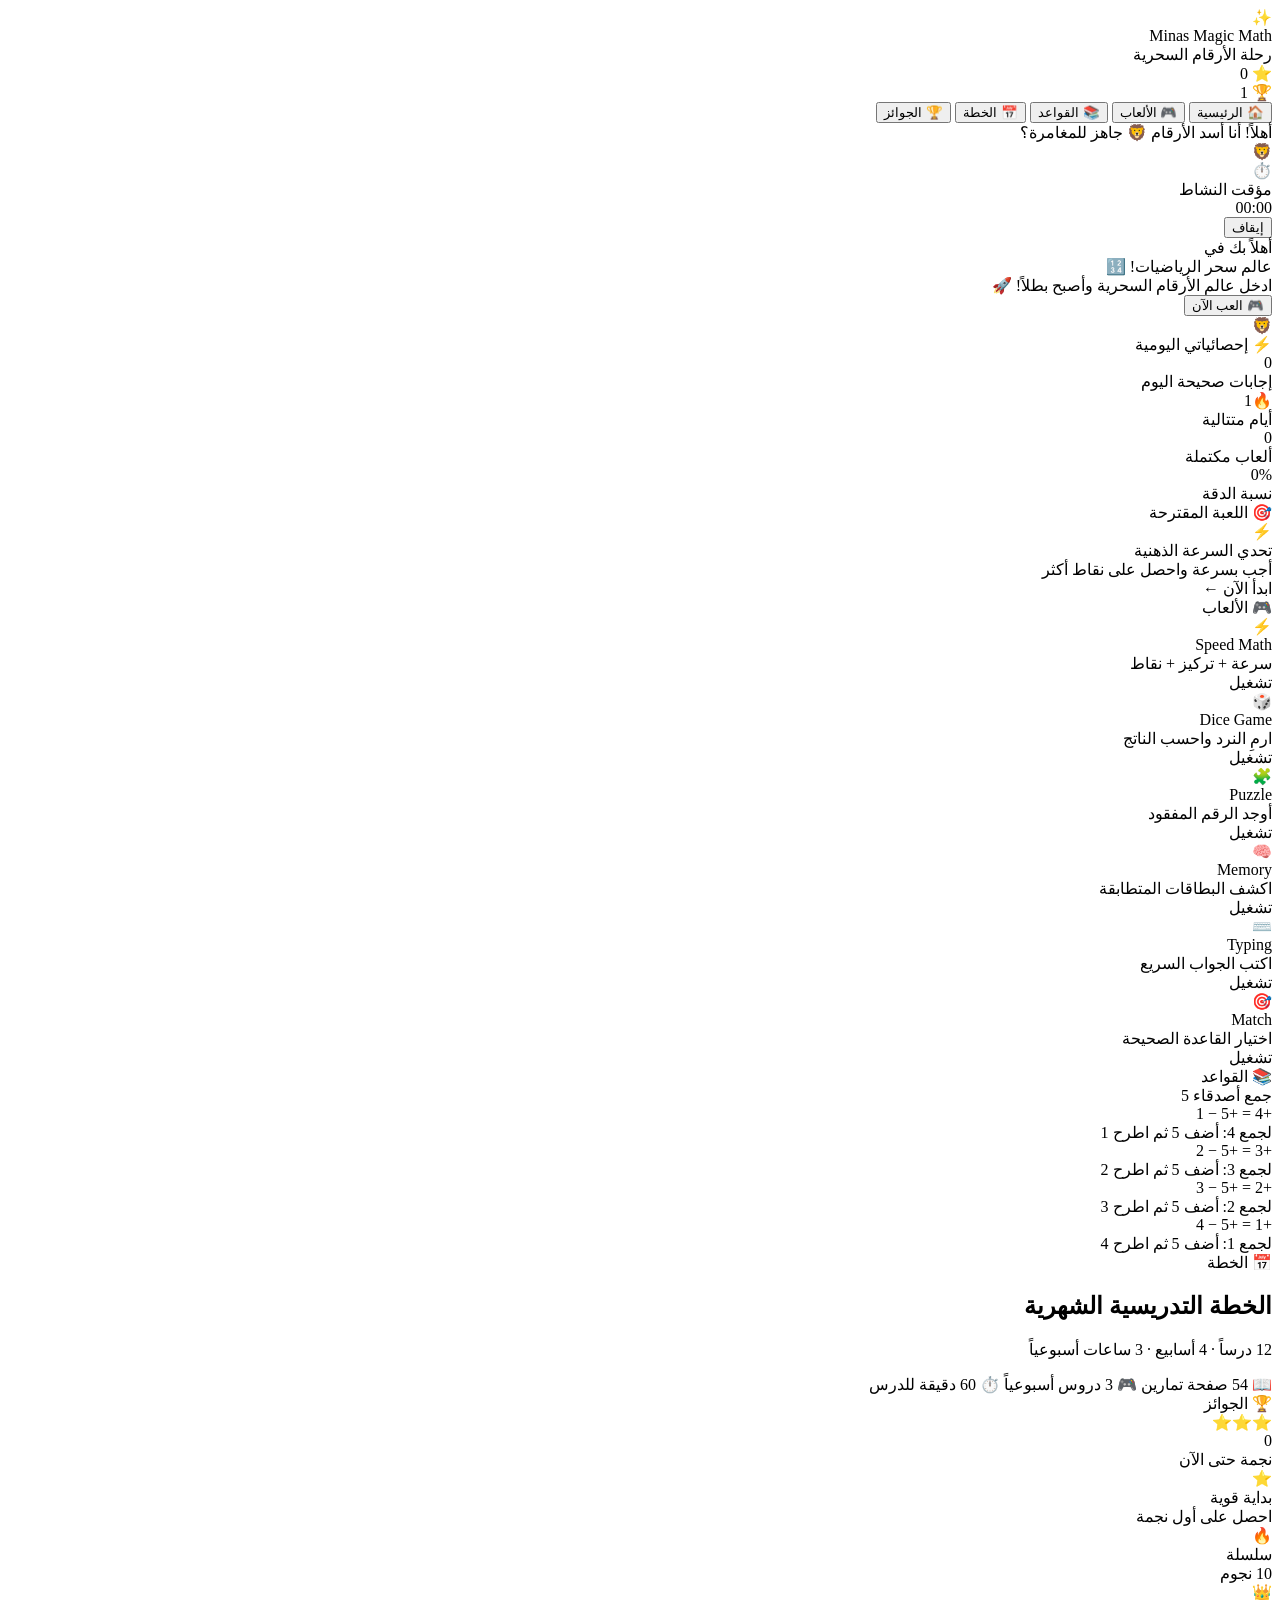
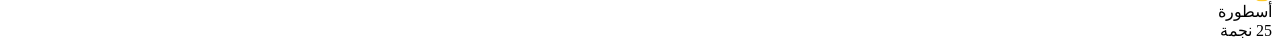
==== commit f554e72e: "Update print statement from 'Hello' to 'Goodbye'" ====
--- a/index.html
+++ b/index.html
@@ -1,1289 +1,129 @@
 <!DOCTYPE html>
 <html lang="ar" dir="rtl">
 <head>
-<meta charset="UTF-8">
-<meta name="viewport" content="width=device-width, initial-scale=1.0">
-<title>Minas Magic Math ✨</title>
-<style>
-/* ========== DESIGN TOKENS ========== */
-:root {
-  --void:       #07050f;
-  --deep:       #0d0920;
-  --mid:        #160d35;
-  --surface:    #1e1245;
-  --card:       #241650;
-  --border:     #3d2580;
-  --gold:       #f0c040;
-  --gold2:      #ffdd80;
-  --gold-glow:  #f0c04044;
-  --teal:       #30e8c8;
-  --teal-dim:   #30e8c822;
-  --rose:       #ff5f8d;
-  --rose-dim:   #ff5f8d22;
-  --purple:     #a855f7;
-  --green:      #34d399;
-  --amber:      #fbbf24;
-  --text:       #e8deff;
-  --muted:      #7b6fa0;
-  --r: 16px;
-  --r2: 24px;
-}
-*, *::before, *::after { margin:0; padding:0; box-sizing:border-box; }
-html { scroll-behavior:smooth; }
-
-body {
-  font-family: 'Segoe UI', Tahoma, Arial, sans-serif;
-  background: #07050f;
-  color: var(--text);
-  min-height: 100vh;
-  overflow-x: hidden;
-  padding-bottom: 80px;
-}
-
-/* STARFIELD */
-body::before {
-  content:'';
-  position:fixed; inset:0; z-index:0;
-  background: #0d0920;
-  pointer-events:none;
-}
-.stars {
-  display:none;
-}
-.stars2 {
-  display:none;
-}
-@keyframes twinkle { from{opacity:.3} to{opacity:.7} }
-
-/* ========== HEADER ========== */
-.header {
-  position: sticky; top:0; z-index:100;
-  background: #0d0920;
-  padding: 14px 20px;
-  display: flex; align-items:center; justify-content:space-between;
-  border-bottom: 1px solid #3d258033;
-}
-.brand {
-  display:flex; align-items:center; gap:12px;
-}
-.brand-gem {
-  width:44px; height:44px;
-  background: linear-gradient(135deg, #f0c040, #ff9f43);
-  border-radius: 12px;
-  display:flex; align-items:center; justify-content:center;
-  font-size:1.4rem;
-  box-shadow: 0 0 20px #f0c04066, 0 4px 12px #0008;
-  animation: gemPulse 3s ease-in-out infinite;
-}
-@keyframes gemPulse {
-  0%,100%{ box-shadow: 0 0 20px #f0c04066, 0 4px 12px #0008; }
-  50%{ box-shadow: 0 0 40px #f0c040aa, 0 4px 20px #0008; }
-}
-.brand-text { display:flex; flex-direction:column; }
-.brand-name {
-  font-family:'Segoe UI', Tahoma, Arial, sans-serif;
-  font-size:.85rem; font-weight:900;
-  background: none;
-  color: #f0c040;
-  letter-spacing:.05em;
-}
-.brand-sub { font-size:.7rem; color:var(--muted); margin-top:1px; }
-
-.header-badges { display:flex; gap:8px; }
-.hbadge {
-  display:flex; align-items:center; gap:5px;
-  background: #ffffff0d;
-  border: 1px solid #ffffff15;
-  border-radius:20px; padding:6px 12px;
-  font-size:.85rem; font-weight:700;
-  color: var(--gold);
-}
-
-/* ========== NAV ========== */
-.nav-tabs {
-  display:flex; gap:6px; padding:14px 16px 10px;
-  overflow-x:auto; position:relative; z-index:10;
-}
-.nav-tabs::-webkit-scrollbar { display:none; }
-.ntab {
-  flex-shrink:0;
-  padding:9px 18px; border-radius:50px;
-  border: 1.5px solid var(--border);
-  background: transparent;
-  color: var(--muted);
-  font-family:'Segoe UI',Tahoma,Arial,sans-serif; font-weight:700; font-size:.85rem;
-  cursor:pointer; transition:all .25s;
-  white-space:nowrap;
-}
-.ntab:hover { color:var(--text); border-color:#6640cc; }
-.ntab.active {
-  background: linear-gradient(135deg, #4a21b8, #6d3bdd);
-  border-color: transparent;
-  color:#fff;
-  box-shadow: 0 4px 20px #6d3bdd55;
-}
-
-/* ========== SECTIONS ========== */
-.section { display:none; padding:0 16px 20px; animation:fadeUp .3s ease; position:relative; z-index:5; }
-.section.active { display:block; }
-@keyframes fadeUp { from{opacity:0;transform:translateY(16px)} to{opacity:1;transform:translateY(0)} }
-
-/* ========== SECTION TITLE ========== */
-.stitle {
-  font-family:'Segoe UI',Tahoma,Arial,sans-serif;
-  font-size:1rem; font-weight:700;
-  color:var(--gold2);
-  margin: 20px 0 12px;
-  display:flex; align-items:center; gap:8px;
-  letter-spacing:.05em;
-}
-.stitle::after {
-  content:'';
-  flex:1; height:1px;
-  background: linear-gradient(90deg, var(--border), transparent);
-}
-
-/* ========== CARDS ========== */
-.card {
-  background: var(--card);
-  border: 1px solid var(--border);
-  border-radius: var(--r2);
-  padding:20px;
-  box-shadow: 0 8px 32px #00000060;
-}
-
-/* ========== HOME ========== */
-.hero {
-  background: linear-gradient(135deg, #2a1065 0%, #4a21b8 50%, #1a0040 100%);
-  border-radius:28px;
-  padding:28px 24px;
-  border: 1px solid #6d3bdd66;
-  box-shadow: 0 20px 60px #4a21b844, inset 0 1px 0 #ffffff15;
-  display:flex; justify-content:space-between; align-items:center;
-  position:relative; overflow:hidden;
-  margin-bottom:16px;
-}
-.hero::before {
-  content:'';
-  position:absolute; top:-60px; left:40%;
-  width:200px; height:200px;
-  background: radial-gradient(circle, #f0c04022 0%, transparent 70%);
-  border-radius:50%;
-}
-.hero-content { flex:1; }
-.hero-title {
-  font-family:'Segoe UI',Tahoma,Arial,sans-serif;
-  font-size:1.3rem; font-weight:900;
-  color: #f0c040;
-  line-height:1.2; margin-bottom:6px;
-}
-.hero-sub { font-size:.9rem; color:rgba(232,222,255,.75); margin-bottom:16px; }
-.btn-primary {
-  display:inline-flex; align-items:center; gap:6px;
-  background: linear-gradient(135deg, #f0c040, #ff9f43);
-  color:#1a0a20; font-family:'Segoe UI',Tahoma,Arial,sans-serif; font-weight:900;
-  font-size:.9rem; padding:11px 22px; border-radius:50px;
-  border:none; cursor:pointer;
-  box-shadow:0 4px 20px #f0c04044;
-  transition:all .2s;
-}
-.btn-primary:hover { transform:translateY(-2px); box-shadow:0 8px 30px #f0c04066; }
-.hero-orb { font-size:4.5rem; animation:float 4s ease-in-out infinite; margin-right:8px; }
-@keyframes float { 0%,100%{transform:translateY(0) rotate(-3deg)} 50%{transform:translateY(-12px) rotate(3deg)} }
-
-.daily-grid { display:grid; grid-template-columns:1fr 1fr; gap:10px; margin-bottom:4px; }
-.daily-card {
-  background:var(--card); border:1px solid var(--border);
-  border-radius:18px; padding:16px; text-align:center;
-  position:relative; overflow:hidden;
-}
-.daily-card::before {
-  content:''; position:absolute; top:0; right:0; left:0; height:3px;
-  border-radius:18px 18px 0 0;
-}
-.dc-green::before { background:linear-gradient(90deg,#34d399,#10b981); }
-.dc-amber::before { background:linear-gradient(90deg,#fbbf24,#f59e0b); }
-.daily-num { font-size:2.2rem; font-weight:900; line-height:1; }
-.dc-green .daily-num { color:#34d399; }
-.dc-amber .daily-num { color:#fbbf24; }
-.daily-lbl { font-size:.72rem; color:var(--muted); margin-top:4px; }
-
-/* ========== GAMES ========== */
-.games-grid { display:grid; grid-template-columns:1fr 1fr; gap:12px; }
-.game-card {
-  border-radius:22px; padding:18px 16px;
-  cursor:pointer; transition:all .3s;
-  border:1px solid transparent;
-  position:relative; overflow:hidden;
-  display:flex; flex-direction:column; gap:6px;
-  min-height:150px;
-}
-.game-card::after {
-  content:''; position:absolute; inset:0;
-  background:linear-gradient(135deg, rgba(255,255,255,.07) 0%, transparent 100%);
-  pointer-events:none;
-}
-.game-card:hover { transform:translateY(-5px) scale(1.02); }
-.game-card:active { transform:scale(.98); }
-.gc1 { background:linear-gradient(135deg,#1e3a8a,#1d4ed8); border-color:#3b82f644; box-shadow:0 12px 40px #1d4ed844; }
-.gc2 { background:linear-gradient(135deg,#065f46,#059669); border-color:#34d39944; box-shadow:0 12px 40px #05966944; }
-.gc3 { background:linear-gradient(135deg,#7c2d12,#ea580c); border-color:#f97316aa; box-shadow:0 12px 40px #ea580c44; }
-.gc4 { background:linear-gradient(135deg,#4c1d95,#7c3aed); border-color:#a855f744; box-shadow:0 12px 40px #7c3aed44; }
-.gc5 { background:linear-gradient(135deg,#831843,#ec4899); border-color:#f472b644; box-shadow:0 12px 40px #ec489944; }
-.gc6 { background:linear-gradient(135deg,#134e4a,#0d9488); border-color:#2dd4bf44; box-shadow:0 12px 40px #0d948844; }
-.gcard-icon { font-size:2.2rem; filter:drop-shadow(0 2px 8px #0008); }
-.gcard-title { font-family:'Segoe UI',Tahoma,Arial,sans-serif; font-weight:900; font-size:1rem; color:#fff; }
-.gcard-desc { font-size:.75rem; color:rgba(255,255,255,.7); }
-.gcard-btn {
-  margin-top:auto;
-  display:inline-flex; align-items:center; gap:4px;
-  background:rgba(255,255,255,.15);
-  border:1px solid rgba(255,255,255,.25);
-  color:#fff; font-weight:700; font-size:.78rem;
-  padding:6px 14px; border-radius:20px; align-self:flex-start;
-  transition:all .2s;
-}
-.gcard-btn:hover { background:rgba(255,255,255,.25); }
-
-/* ========== GAME ARENA ========== */
-.arena { display:none; margin-top:16px; }
-.arena.active { display:block; animation:fadeUp .35s ease; }
-.arena-shell {
-  background:var(--card); border:1px solid var(--border);
-  border-radius:28px; overflow:hidden;
-  box-shadow:0 20px 60px #00000080;
-}
-.arena-top {
-  background:linear-gradient(135deg, #1e1245, #2a1065);
-  padding:16px 18px;
-  display:flex; align-items:center; justify-content:space-between;
-  border-bottom:1px solid var(--border);
-}
-.arena-name {
-  font-family:'Segoe UI',Tahoma,Arial,sans-serif;
-  font-size:.9rem; font-weight:700; color:var(--gold2);
-}
-.arena-stats { display:flex; gap:8px; align-items:center; }
-.astat {
-  background:#ffffff0d; border:1px solid #ffffff15;
-  border-radius:12px; padding:6px 12px;
-  text-align:center;
-}
-.astat-n { font-size:1.1rem; font-weight:900; color:var(--gold); line-height:1; }
-.astat-l { font-size:.62rem; color:var(--muted); }
-.close-btn {
-  background:#ffffff0d; border:1px solid #ff5f8d44;
-  color:#ff5f8d; border-radius:10px; padding:6px 12px;
-  cursor:pointer; font-weight:700; font-size:.8rem;
-  transition:all .2s;
-}
-.close-btn:hover { background:#ff5f8d22; }
-
-/* PROGRESS */
-.prog-wrap { height:5px; background:#ffffff0d; }
-.prog-fill { height:100%; background:linear-gradient(90deg,#a855f7,#f0c040); transition:width .5s cubic-bezier(.4,0,.2,1); }
-
-/* TIMER RING */
-.timer-section { padding:14px 18px 0; display:flex; align-items:center; justify-content:flex-end; gap:8px; }
-.timer-ring-wrap {
-  position:relative; width:50px; height:50px;
-}
-.timer-ring-wrap svg { transform:rotate(-90deg); }
-.timer-bg { fill:none; stroke:#ffffff15; stroke-width:4; }
-.timer-arc { fill:none; stroke:var(--teal); stroke-width:4; stroke-linecap:round; transition:stroke-dashoffset .1s linear; }
-.timer-num {
-  position:absolute; inset:0; display:flex; align-items:center; justify-content:center;
-  font-size:.8rem; font-weight:900; color:var(--teal);
-}
-
-/* QUESTION */
-.q-box {
-  margin:14px 18px;
-  background:linear-gradient(135deg,#2a1065,#4a21b8);
-  border:1px solid #6d3bdd55;
-  border-radius:22px; padding:28px 20px;
-  text-align:center;
-  box-shadow:0 8px 32px #4a21b844, inset 0 1px 0 #ffffff15;
-  position:relative; overflow:hidden;
-}
-.q-box::before {
-  content:'✦';
-  position:absolute; top:10px; right:14px;
-  font-size:1.2rem; color:#f0c04033;
-  animation:spin 8s linear infinite;
-}
-.q-box::after {
-  content:'✦';
-  position:absolute; bottom:10px; left:14px;
-  font-size:.8rem; color:#30e8c833;
-  animation:spin 6s linear infinite reverse;
-}
-@keyframes spin { to{transform:rotate(360deg)} }
-.q-text {
-  font-family:'Segoe UI',Tahoma,Arial,sans-serif;
-  font-size:2.4rem; font-weight:900; color:#fff;
-  text-shadow:0 0 30px #a855f799;
-  letter-spacing:.05em;
-}
-.q-hint { font-size:.8rem; color:var(--teal); margin-top:8px; opacity:.85; }
-
-/* ANSWERS */
-.answers-wrap { display:grid; grid-template-columns:1fr 1fr; gap:10px; padding:0 18px 18px; }
-.ans-btn {
-  background:#ffffff08; border:2px solid var(--border);
-  border-radius:18px; padding:18px 10px;
-  font-family:'Segoe UI',Tahoma,Arial,sans-serif; font-size:1.7rem; font-weight:900;
-  color:var(--text); cursor:pointer; transition:all .2s;
-  position:relative; overflow:hidden;
-}
-.ans-btn::before {
-  content:''; position:absolute; inset:0;
-  background:linear-gradient(135deg,transparent,rgba(255,255,255,.03));
-}
-.ans-btn:hover:not(:disabled) {
-  border-color:var(--purple); background:#a855f722;
-  transform:scale(1.04);
-  box-shadow:0 0 20px #a855f744;
-}
-.ans-btn.correct {
-  border-color:var(--green); background:#34d39922;
-  color:var(--green);
-  box-shadow:0 0 30px #34d39966;
-  animation:correctPop .4s ease;
-}
-.ans-btn.wrong {
-  border-color:var(--rose); background:#ff5f8d22;
-  color:var(--rose);
-  box-shadow:0 0 20px #ff5f8d44;
-  animation:shake .35s ease;
-}
-@keyframes correctPop { 0%{transform:scale(1)} 40%{transform:scale(1.15)} 100%{transform:scale(1)} }
-@keyframes shake { 0%,100%{transform:translateX(0)} 25%{transform:translateX(-8px)} 75%{transform:translateX(8px)} }
-
-/* FEEDBACK */
-.feedback-bar {
-  margin:0 18px 14px;
-  padding:10px 16px; border-radius:14px;
-  font-weight:700; font-size:.9rem; text-align:center;
-  opacity:0; transition:opacity .25s;
-}
-.feedback-bar.show { opacity:1; }
-.fb-correct { background:#34d39922; border:1px solid #34d39944; color:var(--green); }
-.fb-wrong   { background:#ff5f8d22; border:1px solid #ff5f8d44; color:var(--rose); }
-
-/* ========== RULES ========== */
-.rules-group { margin-bottom:20px; }
-.rg-header {
-  display:flex; align-items:center; gap:10px;
-  font-weight:900; font-size:1rem; color:var(--text);
-  margin-bottom:10px;
-}
-.rg-pill {
-  padding:3px 12px; border-radius:20px; font-size:.75rem; font-weight:700;
-}
-.rg-add { background:#34d39922; border:1px solid #34d39944; color:var(--green); }
-.rg-sub { background:#ff5f8d22; border:1px solid #ff5f8d44; color:var(--rose); }
-
-.rule-row {
-  display:flex; align-items:center; gap:12px;
-  background:var(--card); border:1px solid var(--border);
-  border-radius:16px; padding:14px 16px;
-  margin-bottom:8px; transition:all .2s;
-}
-.rule-row:hover { border-color:#6d3bdd; transform:translateX(-3px); }
-.rule-formula {
-  font-family:'Segoe UI',Tahoma,Arial,sans-serif;
-  font-size:1rem; font-weight:700; color:var(--gold2);
-  background:#f0c04011; border:1px solid #f0c04033;
-  border-radius:10px; padding:8px 16px; min-width:150px; text-align:center;
-  white-space:nowrap;
-}
-.rule-explain { font-size:.83rem; color:var(--muted); line-height:1.5; }
-
-/* ========== PLAN SECTION ========== */
-.plan-hero {
-  background:linear-gradient(135deg,#1e1245,#2a1065,#160d35);
-  border:1px solid var(--border); border-radius:28px;
-  padding:24px; margin-bottom:16px;
-  box-shadow:0 16px 50px #00000060;
-}
-.plan-hero h2 {
-  font-family:'Segoe UI',Tahoma,Arial,sans-serif;
-  font-size:1.15rem; font-weight:900; color:var(--gold2); margin-bottom:6px;
-}
-.plan-hero p { font-size:.85rem; color:var(--muted); margin-bottom:14px; }
-.plan-tags { display:flex; flex-wrap:wrap; gap:8px; }
-.ptag {
-  background:#ffffff0d; border:1px solid #ffffff15;
-  border-radius:20px; padding:5px 12px; font-size:.75rem; color:var(--text);
-}
-
-.week-card {
-  background:var(--card); border:1px solid var(--border);
-  border-radius:22px; margin-bottom:12px;
-  overflow:hidden;
-  box-shadow:0 8px 30px #00000050;
-}
-.wk-header {
-  padding:16px 18px;
-  display:flex; align-items:center; justify-content:space-between;
-  cursor:pointer; transition:background .2s;
-  user-select:none;
-}
-.wk-header:hover { background:#ffffff06; }
-.wk-label {
-  display:flex; align-items:center; gap:10px;
-  font-weight:700; font-size:.95rem; color:#fff;
-}
-.wk-num {
-  width:32px; height:32px; border-radius:10px;
-  display:flex; align-items:center; justify-content:center;
-  font-family:'Segoe UI',Tahoma,Arial,sans-serif; font-size:.8rem; font-weight:700;
-}
-.wn1{background:linear-gradient(135deg,#1d4ed8,#3b82f6);} 
-.wn2{background:linear-gradient(135deg,#059669,#34d399);}
-.wn3{background:linear-gradient(135deg,#d97706,#fbbf24);}
-.wn4{background:linear-gradient(135deg,#7c3aed,#a855f7);}
-.wk-arrow { color:var(--muted); transition:transform .3s; font-size:1.1rem; }
-.wk-header.open .wk-arrow { transform:rotate(180deg); }
-
-.wk-body { display:none; padding:0 16px 16px; }
-.wk-body.open { display:block; }
-
-.lesson-card {
-  background:#ffffff06; border:1px solid #ffffff10;
-  border-radius:18px; padding:16px; margin-bottom:10px;
-}
-.lesson-card:last-child { margin-bottom:0; }
-.lc-header { display:flex; align-items:center; gap:10px; margin-bottom:12px; }
-.lc-badge {
-  background:linear-gradient(135deg,#4a21b8,#6d3bdd);
-  border-radius:8px; padding:4px 10px;
-  font-size:.72rem; font-weight:700; color:var(--gold2);
-  white-space:nowrap;
-}
-.lc-title { font-weight:700; font-size:.9rem; color:#fff; }
-
-/* PLAN STEP with timer */
-.plan-step {
-  display:flex; align-items:flex-start; gap:10px;
-  padding:10px 0; border-bottom:1px solid #ffffff08;
-}
-.plan-step:last-child { border-bottom:none; padding-bottom:0; }
-.step-num {
-  width:24px; height:24px; border-radius:8px;
-  background:linear-gradient(135deg,#4a21b8,#a855f7);
-  display:flex; align-items:center; justify-content:center;
-  font-size:.7rem; font-weight:900; color:#fff; flex-shrink:0; margin-top:1px;
-}
-.step-content { flex:1; }
-.step-text { font-size:.82rem; color:var(--text); line-height:1.5; }
-.step-dur { font-size:.7rem; color:var(--muted); margin-top:2px; }
-
-.step-timer-btn {
-  flex-shrink:0;
-  background:var(--teal-dim); border:1px solid #30e8c844;
-  color:var(--teal); border-radius:10px; padding:5px 10px;
-  font-size:.72rem; font-weight:700; cursor:pointer;
-  transition:all .2s; white-space:nowrap;
-  display:flex; align-items:center; gap:4px;
-}
-.step-timer-btn:hover { background:#30e8c833; }
-.step-timer-btn.running { background:#f0c04022; border-color:#f0c04066; color:var(--gold); }
-.step-timer-btn.done { background:#34d39922; border-color:#34d39966; color:var(--green); }
-
-/* FLOATING TIMER */
-.float-timer {
-  position:fixed; bottom:90px; left:50%; transform:translateX(-50%);
-  z-index:200; background:#0d0920;
-  border:1px solid var(--border); border-radius:28px; padding:14px 22px;
-  display:flex; align-items:center; gap:14px;
-  box-shadow:0 20px 60px #00000080, 0 0 0 1px #3d258066;
-  min-width:260px; transition:all .3s;
-  opacity:0; pointer-events:none;
-}
-.float-timer.visible { opacity:1; pointer-events:all; }
-.ft-icon { font-size:1.8rem; }
-.ft-info { flex:1; }
-.ft-label { font-size:.8rem; color:var(--muted); }
-.ft-time {
-  font-family:'Segoe UI',Tahoma,Arial,sans-serif;
-  font-size:1.6rem; font-weight:900;
-  color:var(--teal);
-}
-.ft-time.urgent { color:var(--rose); animation:blink .5s ease-in-out infinite; }
-@keyframes blink { 0%,100%{opacity:1} 50%{opacity:.4} }
-.ft-stop {
-  background:var(--rose-dim); border:1px solid #ff5f8d44;
-  color:var(--rose); border-radius:12px; padding:7px 14px;
-  cursor:pointer; font-weight:700; font-size:.8rem;
-  transition:all .2s;
-}
-.ft-stop:hover { background:#ff5f8d33; }
-
-/* ========== AWARDS ========== */
-.stars-hero {
-  background:linear-gradient(135deg,#1e1245,#2a1065);
-  border:1px solid #f0c04033; border-radius:28px;
-  padding:28px; text-align:center; margin-bottom:20px;
-  box-shadow:0 0 40px #f0c04011;
-}
-.stars-display { font-size:2.8rem; letter-spacing:4px; margin-bottom:8px; }
-.stars-count {
-  font-family:'Segoe UI',Tahoma,Arial,sans-serif;
-  font-size:2rem; font-weight:900;
-  color: #f0c040;
-}
-.stars-sub { font-size:.85rem; color:var(--muted); margin-top:4px; }
-
-.ach-grid { display:grid; grid-template-columns:repeat(3,1fr); gap:10px; }
-.ach-card {
-  background:var(--card); border:1px solid var(--border);
-  border-radius:18px; padding:16px 10px; text-align:center;
-  transition:all .3s; opacity:.5; filter:grayscale(.5);
-}
-.ach-card.earned {
-  border-color:#f0c04066; background:linear-gradient(135deg,#1e1245,#2a1065);
-  opacity:1; filter:none;
-  box-shadow:0 0 20px #f0c04022;
-}
-.ach-icon { font-size:2rem; }
-.ach-name { font-size:.72rem; font-weight:700; color:var(--text); margin-top:6px; }
-.ach-desc { font-size:.62rem; color:var(--muted); margin-top:2px; }
-
-/* ========== BOTTOM NAV ========== */
-.bottom-nav {
-  position:fixed; bottom:0; left:0; right:0; z-index:100;
-  background:#0d0920;
-  border-top:1px solid var(--border);
-  display:flex;
-  box-shadow:0 -8px 30px #00000060;
-}
-.bn-item {
-  flex:1; padding:10px 6px 8px;
-  display:flex; flex-direction:column; align-items:center; gap:2px;
-  cursor:pointer; transition:all .2s;
-}
-.bn-icon { font-size:1.3rem; filter:grayscale(.6); transition:all .2s; }
-.bn-label { font-size:.62rem; font-weight:700; color:var(--muted); transition:all .2s; }
-.bn-item.active .bn-icon { filter:none; }
-.bn-item.active .bn-label { color:var(--gold); }
-.bn-item.active { position:relative; }
-.bn-item.active::after {
-  content:''; position:absolute; top:0; left:25%; right:25%; height:2px;
-  background:linear-gradient(90deg,transparent,var(--gold),transparent);
-  border-radius:0 0 4px 4px;
-}
-
-/* RESULT POPUP */
-.overlay { position:fixed; inset:0; background:#000000cc; z-index:300; display:none; align-items:center; justify-content:center; }
-.overlay.show { display:flex; }
-.popup {
-  background:var(--card); border:1px solid var(--border);
-  border-radius:28px; padding:32px 28px; text-align:center;
-  max-width:320px; width:92%;
-  animation:popIn .4s cubic-bezier(.175,.885,.32,1.275);
-  box-shadow:0 30px 80px #00000099, 0 0 0 1px #3d258066;
-}
-@keyframes popIn { from{transform:scale(.6) rotate(-8deg);opacity:0} to{transform:scale(1) rotate(0);opacity:1} }
-.popup-emoji { font-size:4.5rem; margin-bottom:8px; }
-.popup-title {
-  font-family:'Segoe UI',Tahoma,Arial,sans-serif;
-  font-size:1.5rem; font-weight:900; color:var(--gold2); margin-bottom:8px;
-}
-.popup-score { font-size:.9rem; color:var(--muted); margin-bottom:20px; }
-.popup-stars { font-size:2rem; margin-bottom:16px; letter-spacing:4px; }
-.popup-btn { width:100%; }
-
-/* ========== MISC ========== */
-.divider { height:1px; background:linear-gradient(90deg,transparent,var(--border),transparent); margin:8px 0; }
-</style>
+  <meta charset="UTF-8" />
+  <meta name="viewport" content="width=device-width, initial-scale=1.0, maximum-scale=1.0, user-scalable=no" />
+  <meta name="theme-color" content="#0a0618" />
+  <title>ميناس ماجيك ماث ✨</title>
+  <link rel="stylesheet" href="style.css" />
 </head>
 <body>
-
-<div class="stars"></div>
-<div class="stars2"></div>
-
-<!-- HEADER -->
-<div class="header">
-  <div class="brand">
-    <div class="brand-gem">✨</div>
-    <div class="brand-text">
-      <div class="brand-name">Minas Magic Math</div>
-      <div class="brand-sub">رحلة الأرقام السحرية</div>
+  <div class="header">
+    <div class="brand">
+      <div class="brand-gem">✨</div>
+      <div>
+        <div class="brand-name">Minas Magic Math</div>
+        <div class="brand-sub">رحلة الأرقام السحرية</div>
+      </div>
     </div>
-  </div>
-  <div class="header-badges">
-    <div class="hbadge">⭐ <span id="hStars">0</span></div>
-    <div class="hbadge">🏆 <span id="hLevel">1</span></div>
-  </div>
-</div>
-
-<!-- NAV TABS -->
-<div class="nav-tabs">
-  <div class="ntab active" onclick="go('home')">🏠 الرئيسية</div>
-  <div class="ntab" onclick="go('games')">🎮 الألعاب</div>
-  <div class="ntab" onclick="go('rules')">📚 القواعد</div>
-  <div class="ntab" onclick="go('plan')">📅 الخطة</div>
-  <div class="ntab" onclick="go('awards')">🏆 الجوائز</div>
-</div>
-
-<!-- ===================== HOME ===================== -->
-<div class="section active" id="sec-home">
-
-  <div class="hero">
-    <div class="hero-content">
-      <div class="hero-title">أهلاً بك في<br>عالم السحر!</div>
-      <div class="hero-sub">الأرقام تنتظرك — ابدأ المغامرة 🚀</div>
-      <button class="btn-primary" onclick="go('games')">🎮 العب الآن</button>
-    </div>
-    <div class="hero-orb">🦁</div>
-  </div>
-
-  <div class="stitle">⚡ إحصائياتي اليومية</div>
-  <div class="daily-grid">
-    <div class="daily-card dc-green">
-      <div class="daily-num" id="hCorrect">0</div>
-      <div class="daily-lbl">إجابات صحيحة اليوم</div>
-    </div>
-    <div class="daily-card dc-amber">
-      <div class="daily-num">🔥1</div>
-      <div class="daily-lbl">أيام متتالية</div>
+    <div class="hb">
+      <div class="badge">⭐ <span id="hStars">0</span></div>
+      <div class="badge">🏆 <span id="hLevel">1</span></div>
     </div>
   </div>
 
-  <div class="stitle">🎯 اللعبة المقترحة</div>
-  <div class="game-card gc5" onclick="startGame('friends')" style="grid-column:unset; margin-bottom:10px;">
-    <div class="gcard-icon">👫</div>
-    <div class="gcard-title">أصدقاء الجمع مع 5</div>
-    <div class="gcard-desc">تعلّم قواعد الصديق 5 بطريقة ممتعة وتفاعلية</div>
-    <div class="gcard-btn">ابدأ الآن ←</div>
+  <div class="nav-tabs">
+    <button class="ntab active" onclick="go('home')">🏠 الرئيسية</button>
+    <button class="ntab" onclick="go('games')">🎮 الألعاب</button>
+    <button class="ntab" onclick="go('rules')">📚 القواعد</button>
+    <button class="ntab" onclick="go('plan')">📅 الخطة</button>
+    <button class="ntab" onclick="go('awards')">🏆 الجوائز</button>
   </div>
 
-</div>
+  <div class="mascot-container" id="mascotContainer">
+    <div class="mascot-bubble" id="mascotBubble">أهلاً! أنا أسد الأرقام 🦁 جاهز للمغامرة؟</div>
+    <div class="mascot-avatar" id="mascotAvatar">🦁</div>
+  </div>
 
-<!-- ===================== GAMES ===================== -->
-<div class="section" id="sec-games">
-  <div class="games-grid">
-    <div class="game-card gc1" onclick="startGame('friends')">
-      <div class="gcard-icon">👫</div>
-      <div class="gcard-title">أصدقاء 5</div>
-      <div class="gcard-desc">الجمع مع الصديق 5</div>
-      <div class="gcard-btn">ابدأ ←</div>
+  <div class="float-timer" id="floatTimer">
+    <div class="ft-icon">⏱️</div>
+    <div class="ft-info">
+      <div class="ft-label" id="ftLabel">مؤقت النشاط</div>
+      <div class="ft-time" id="ftTime">00:00</div>
     </div>
-    <div class="game-card gc2" onclick="startGame('friends10')">
-      <div class="gcard-icon">🔟</div>
-      <div class="gcard-title">أصدقاء 10</div>
-      <div class="gcard-desc">الجمع مع الصديق 10</div>
-      <div class="gcard-btn">ابدأ ←</div>
+    <button class="ft-stop" onclick="stopFloatTimer()">إيقاف</button>
+  </div>
+
+  <div class="overlay" id="overlay"></div>
+
+  <div class="section active" id="sec-home">
+    <div class="hero">
+      <div class="hero-content">
+        <div class="hero-title">أهلاً بك في<br>عالم سحر الرياضيات! 🔢</div>
+        <div class="hero-sub">ادخل عالم الأرقام السحرية وأصبح بطلاً! 🚀</div>
+        <button class="btn-primary" onclick="go('games')">🎮 العب الآن</button>
+      </div>
+      <div class="hero-orb">🦁</div>
     </div>
-    <div class="game-card gc3" onclick="startGame('speed')">
+
+    <div class="stitle">⚡ إحصائياتي اليومية</div>
+    <div class="daily-grid">
+      <div class="daily-card"><div class="daily-num" id="hCorrect">0</div><div class="daily-lbl">إجابات صحيحة اليوم</div></div>
+      <div class="daily-card"><div class="daily-num">🔥1</div><div class="daily-lbl">أيام متتالية</div></div>
+      <div class="daily-card"><div class="daily-num" id="hGames">0</div><div class="daily-lbl">ألعاب مكتملة</div></div>
+      <div class="daily-card"><div class="daily-num" id="hAccuracy">0%</div><div class="daily-lbl">نسبة الدقة</div></div>
+    </div>
+
+    <div class="stitle">🎯 اللعبة المقترحة</div>
+    <div class="game-card" onclick="startGame('speedmath')">
       <div class="gcard-icon">⚡</div>
-      <div class="gcard-title">سرعة الحساب</div>
-      <div class="gcard-desc">أجب قبل انتهاء الوقت!</div>
-      <div class="gcard-btn">ابدأ ←</div>
-    </div>
-    <div class="game-card gc4" onclick="startGame('missing')">
-      <div class="gcard-icon">❓</div>
-      <div class="gcard-title">الرقم المختفي</div>
-      <div class="gcard-desc">اكتشف الرقم الناقص</div>
-      <div class="gcard-btn">ابدأ ←</div>
-    </div>
-    <div class="game-card gc5" onclick="startGame('balloon')">
-      <div class="gcard-icon">🎈</div>
-      <div class="gcard-title">البالونات</div>
-      <div class="gcard-desc">اختر البالون الصحيح</div>
-      <div class="gcard-btn">ابدأ ←</div>
-    </div>
-    <div class="game-card gc6" onclick="startGame('match')">
-      <div class="gcard-icon">🔗</div>
-      <div class="gcard-title">المطابقة</div>
-      <div class="gcard-desc">طابق القاعدة بالجواب</div>
-      <div class="gcard-btn">ابدأ ←</div>
+      <div class="gcard-title">تحدي السرعة الذهنية</div>
+      <div class="gcard-desc">أجب بسرعة واحصل على نقاط أكثر</div>
+      <div class="gcard-btn">ابدأ الآن ←</div>
     </div>
   </div>
 
-  <!-- ARENA -->
-  <div class="arena" id="arena">
-    <div class="arena-shell">
-      <div class="arena-top">
-        <div class="arena-name" id="arenaName">🎮 اللعبة</div>
-        <div class="arena-stats">
-          <div class="astat"><div class="astat-n" id="aScore">0</div><div class="astat-l">نقاط</div></div>
-          <div class="astat"><div class="astat-n" id="aQ">0/10</div><div class="astat-l">سؤال</div></div>
-          <button class="close-btn" onclick="closeArena()">✕ إغلاق</button>
-        </div>
-      </div>
-      <div class="prog-wrap"><div class="prog-fill" id="progFill" style="width:0%"></div></div>
-
-      <div class="timer-section">
-        <span style="font-size:.75rem;color:var(--muted);">الوقت المتبقي</span>
-        <div class="timer-ring-wrap">
-          <svg width="50" height="50" viewBox="0 0 50 50">
-            <circle class="timer-bg" cx="25" cy="25" r="20"/>
-            <circle class="timer-arc" id="timerArc" cx="25" cy="25" r="20"
-              stroke-dasharray="125.66" stroke-dashoffset="0"/>
-          </svg>
-          <div class="timer-num" id="timerNum">15</div>
-        </div>
-      </div>
-
-      <div class="q-box">
-        <div class="q-text" id="qText">جاهز؟</div>
-        <div class="q-hint" id="qHint">✦</div>
-      </div>
-
-      <div class="feedback-bar" id="feedbackBar"></div>
-
-      <div class="answers-wrap" id="answersWrap"></div>
+  <div class="section" id="sec-games">
+    <div class="stitle">🎮 الألعاب</div>
+    <div class="games-grid">
+      <div class="game-card" onclick="openActivity('speedmath')"><div class="gcard-icon">⚡</div><div class="gcard-title">Speed Math</div><div class="gcard-desc">سرعة + تركيز + نقاط</div><div class="gcard-btn">تشغيل</div></div>
+      <div class="game-card" onclick="openActivity('dice')"><div class="gcard-icon">🎲</div><div class="gcard-title">Dice Game</div><div class="gcard-desc">ارمِ النرد واحسب الناتج</div><div class="gcard-btn">تشغيل</div></div>
+      <div class="game-card" onclick="openActivity('puzzle')"><div class="gcard-icon">🧩</div><div class="gcard-title">Puzzle</div><div class="gcard-desc">أوجد الرقم المفقود</div><div class="gcard-btn">تشغيل</div></div>
+      <div class="game-card" onclick="openActivity('memory')"><div class="gcard-icon">🧠</div><div class="gcard-title">Memory</div><div class="gcard-desc">اكشف البطاقات المتطابقة</div><div class="gcard-btn">تشغيل</div></div>
+      <div class="game-card" onclick="openActivity('typing')"><div class="gcard-icon">⌨️</div><div class="gcard-title">Typing</div><div class="gcard-desc">اكتب الجواب السريع</div><div class="gcard-btn">تشغيل</div></div>
+      <div class="game-card" onclick="openActivity('dragdrop')"><div class="gcard-icon">🎯</div><div class="gcard-title">Match</div><div class="gcard-desc">اختيار القاعدة الصحيحة</div><div class="gcard-btn">تشغيل</div></div>
     </div>
-  </div>
-</div>
-
-<!-- ===================== RULES ===================== -->
-<div class="section" id="sec-rules">
-
-  <div class="rules-group">
-    <div class="rg-header"><span class="rg-pill rg-add">جمع</span> أصدقاء 5 — الجمع</div>
-    <div class="rule-row"><div class="rule-formula">+4 = +5 − 1</div><div class="rule-explain">لجمع 4: أضف 5 ثم اطرح 1</div></div>
-    <div class="rule-row"><div class="rule-formula">+3 = +5 − 2</div><div class="rule-explain">لجمع 3: أضف 5 ثم اطرح 2</div></div>
-    <div class="rule-row"><div class="rule-formula">+2 = +5 − 3</div><div class="rule-explain">لجمع 2: أضف 5 ثم اطرح 3</div></div>
-    <div class="rule-row"><div class="rule-formula">+1 = +5 − 4</div><div class="rule-explain">لجمع 1: أضف 5 ثم اطرح 4</div></div>
+    <div id="actHost" class="card" style="margin-top:12px; display:none;"></div>
   </div>
 
-  <div class="rules-group">
-    <div class="rg-header"><span class="rg-pill rg-sub">طرح</span> أصدقاء 5 — الطرح</div>
-    <div class="rule-row"><div class="rule-formula">−4 = −5 + 1</div><div class="rule-explain">لطرح 4: اطرح 5 ثم أضف 1</div></div>
-    <div class="rule-row"><div class="rule-formula">−3 = −5 + 2</div><div class="rule-explain">لطرح 3: اطرح 5 ثم أضف 2</div></div>
-    <div class="rule-row"><div class="rule-formula">−2 = −5 + 3</div><div class="rule-explain">لطرح 2: اطرح 5 ثم أضف 3</div></div>
-    <div class="rule-row"><div class="rule-formula">−1 = −5 + 4</div><div class="rule-explain">لطرح 1: اطرح 5 ثم أضف 4</div></div>
-  </div>
-
-  <div class="rules-group">
-    <div class="rg-header"><span class="rg-pill rg-add">جمع</span> أصدقاء 10 — الجمع</div>
-    <div class="rule-row"><div class="rule-formula">+9 = +10 − 1</div><div class="rule-explain">لجمع 9: أضف 10 ثم اطرح 1</div></div>
-    <div class="rule-row"><div class="rule-formula">+8 = +10 − 2</div><div class="rule-explain">لجمع 8: أضف 10 ثم اطرح 2</div></div>
-    <div class="rule-row"><div class="rule-formula">+7 = +10 − 3</div><div class="rule-explain">لجمع 7: أضف 10 ثم اطرح 3</div></div>
-    <div class="rule-row"><div class="rule-formula">+6 = +10 − 4</div><div class="rule-explain">لجمع 6: أضف 10 ثم اطرح 4</div></div>
-  </div>
-
-  <div class="rules-group">
-    <div class="rg-header"><span class="rg-pill rg-sub">طرح</span> أصدقاء 10 — الطرح</div>
-    <div class="rule-row"><div class="rule-formula">−9 = −10 + 1</div><div class="rule-explain">لطرح 9: اطرح 10 ثم أضف 1</div></div>
-    <div class="rule-row"><div class="rule-formula">−8 = −10 + 2</div><div class="rule-explain">لطرح 8: اطرح 10 ثم أضف 2</div></div>
-    <div class="rule-row"><div class="rule-formula">−7 = −10 + 3</div><div class="rule-explain">لطرح 7: اطرح 10 ثم أضف 3</div></div>
-    <div class="rule-row"><div class="rule-formula">−6 = −10 + 4</div><div class="rule-explain">لطرح 6: اطرح 10 ثم أضف 4</div></div>
-  </div>
-
-</div>
-
-<!-- ===================== PLAN ===================== -->
-<div class="section" id="sec-plan">
-  <div class="plan-hero">
-    <h2>📅 الخطة التدريسية الشهرية</h2>
-    <p>12 درساً · 4 أسابيع · 3 ساعات أسبوعياً</p>
-    <div class="plan-tags">
-      <span class="ptag">📖 54 صفحة تمارين</span>
-      <span class="ptag">🎮 3 دروس أسبوعياً</span>
-      <span class="ptag">⏱️ 60 دقيقة للدرس</span>
+  <div class="section" id="sec-rules">
+    <div class="stitle">📚 القواعد</div>
+    <div class="rules-group">
+      <div class="rg-header"><span class="rg-pill rg-add">جمع</span> أصدقاء 5</div>
+      <div class="rule-row" onclick="highlightRule(this)"><div class="rule-formula">+4 = +5 − 1</div><div class="rule-explain">لجمع 4: أضف 5 ثم اطرح 1</div></div>
+      <div class="rule-row" onclick="highlightRule(this)"><div class="rule-formula">+3 = +5 − 2</div><div class="rule-explain">لجمع 3: أضف 5 ثم اطرح 2</div></div>
+      <div class="rule-row" onclick="highlightRule(this)"><div class="rule-formula">+2 = +5 − 3</div><div class="rule-explain">لجمع 2: أضف 5 ثم اطرح 3</div></div>
+      <div class="rule-row" onclick="highlightRule(this)"><div class="rule-formula">+1 = +5 − 4</div><div class="rule-explain">لجمع 1: أضف 5 ثم اطرح 4</div></div>
     </div>
   </div>
 
-  <!-- WEEK 1 -->
-  <div class="week-card">
-    <div class="wk-header open" onclick="toggleWk(this)">
-      <div class="wk-label"><div class="wk-num wn1">١</div><span>الأسبوع الأول: أصدقاء الجمع مع 5 — ص 1–14</span></div>
-      <div class="wk-arrow">▾</div>
-    </div>
-    <div class="wk-body open">
-      <div class="lesson-card">
-        <div class="lc-header"><div class="lc-badge">درس 1</div><div class="lc-title">مقدمة: من هو الصديق 5؟</div></div>
-        <div class="plan-step"><div class="step-num">1</div><div class="step-content"><div class="step-text">🎵 أغنية الترحيب والجو الحماسي</div><div class="step-dur">5 دقائق</div></div><button class="step-timer-btn" onclick="startPlanTimer(this,5,'🎵 أغنية الترحيب')">⏱ ابدأ</button></div>
-        <div class="plan-step"><div class="step-num">2</div><div class="step-content"><div class="step-text">🎴 قصة "بطل الأرقام" ومعرفة صديق 5</div><div class="step-dur">10 دقائق</div></div><button class="step-timer-btn" onclick="startPlanTimer(this,10,'🎴 قصة بطل الأرقام')">⏱ ابدأ</button></div>
-        <div class="plan-step"><div class="step-num">3</div><div class="step-content"><div class="step-text">🖐️ نشاط الأصابع: اعرف 4+1=5</div><div class="step-dur">10 دقائق</div></div><button class="step-timer-btn" onclick="startPlanTimer(this,10,'🖐️ نشاط الأصابع')">⏱ ابدأ</button></div>
-        <div class="plan-step"><div class="step-num">4</div><div class="step-content"><div class="step-text">🎮 لعبة البطاقات على الأرض</div><div class="step-dur">15 دقيقة</div></div><button class="step-timer-btn" onclick="startPlanTimer(this,15,'🎮 لعبة البطاقات')">⏱ ابدأ</button></div>
-        <div class="plan-step"><div class="step-num">5</div><div class="step-content"><div class="step-text">📝 تمارين الكتاب ص 1–4</div><div class="step-dur">15 دقيقة</div></div><button class="step-timer-btn" onclick="startPlanTimer(this,15,'📝 تمارين ص 1-4')">⏱ ابدأ</button></div>
-        <div class="plan-step"><div class="step-num">6</div><div class="step-content"><div class="step-text">⭐ جائزة النجوم والتحفيز</div><div class="step-dur">5 دقائق</div></div><button class="step-timer-btn" onclick="startPlanTimer(this,5,'⭐ جائزة النجوم')">⏱ ابدأ</button></div>
-      </div>
-
-      <div class="lesson-card">
-        <div class="lc-header"><div class="lc-badge">درس 2</div><div class="lc-title">قواعد +4=+5−1 و +3=+5−2</div></div>
-        <div class="plan-step"><div class="step-num">1</div><div class="step-content"><div class="step-text">🔁 مراجعة الدرس السابق بأسئلة سريعة</div><div class="step-dur">5 دقائق</div></div><button class="step-timer-btn" onclick="startPlanTimer(this,5,'🔁 مراجعة سريعة')">⏱ ابدأ</button></div>
-        <div class="plan-step"><div class="step-num">2</div><div class="step-content"><div class="step-text">🧮 شرح القاعدة بالأحجار الملونة</div><div class="step-dur">15 دقيقة</div></div><button class="step-timer-btn" onclick="startPlanTimer(this,15,'🧮 شرح بالأحجار')">⏱ ابدأ</button></div>
-        <div class="plan-step"><div class="step-num">3</div><div class="step-content"><div class="step-text">🎲 لعبة النرد: رمي وتطبيق</div><div class="step-dur">10 دقائق</div></div><button class="step-timer-btn" onclick="startPlanTimer(this,10,'🎲 لعبة النرد')">⏱ ابدأ</button></div>
-        <div class="plan-step"><div class="step-num">4</div><div class="step-content"><div class="step-text">📝 تمارين ص 5–9</div><div class="step-dur">20 دقيقة</div></div><button class="step-timer-btn" onclick="startPlanTimer(this,20,'📝 تمارين ص 5-9')">⏱ ابدأ</button></div>
-        <div class="plan-step"><div class="step-num">5</div><div class="step-content"><div class="step-text">🏆 مسابقة من يحل أكثر</div><div class="step-dur">10 دقائق</div></div><button class="step-timer-btn" onclick="startPlanTimer(this,10,'🏆 مسابقة الحل')">⏱ ابدأ</button></div>
-      </div>
-
-      <div class="lesson-card">
-        <div class="lc-header"><div class="lc-badge">درس 3</div><div class="lc-title">قواعد +2=+5−3 و +1=+5−4 + مراجعة</div></div>
-        <div class="plan-step"><div class="step-num">1</div><div class="step-content"><div class="step-text">🎵 أغنية القواعد الأربع</div><div class="step-dur">10 دقائق</div></div><button class="step-timer-btn" onclick="startPlanTimer(this,10,'🎵 أغنية القواعد')">⏱ ابدأ</button></div>
-        <div class="plan-step"><div class="step-num">2</div><div class="step-content"><div class="step-text">🃏 لعبة بطاقات الومضة (Flash Cards)</div><div class="step-dur">15 دقيقة</div></div><button class="step-timer-btn" onclick="startPlanTimer(this,15,'🃏 Flash Cards')">⏱ ابدأ</button></div>
-        <div class="plan-step"><div class="step-num">3</div><div class="step-content"><div class="step-text">📝 تمارين ص 10–14</div><div class="step-dur">20 دقيقة</div></div><button class="step-timer-btn" onclick="startPlanTimer(this,20,'📝 تمارين ص 10-14')">⏱ ابدأ</button></div>
-        <div class="plan-step"><div class="step-num">4</div><div class="step-content"><div class="step-text">🎮 لعبة تفاعلية على التطبيق</div><div class="step-dur">10 دقائق</div></div><button class="step-timer-btn" onclick="startPlanTimer(this,10,'🎮 لعبة تفاعلية')">⏱ ابدأ</button></div>
-        <div class="plan-step"><div class="step-num">5</div><div class="step-content"><div class="step-text">⭐ تقييم أسبوعي ومنح الشارات</div><div class="step-dur">5 دقائق</div></div><button class="step-timer-btn" onclick="startPlanTimer(this,5,'⭐ تقييم أسبوعي')">⏱ ابدأ</button></div>
+  <div class="section" id="sec-plan">
+    <div class="stitle">📅 الخطة</div>
+    <div class="plan-hero">
+      <h2>الخطة التدريسية الشهرية</h2>
+      <p>12 درساً · 4 أسابيع · 3 ساعات أسبوعياً</p>
+      <div class="plan-tags">
+        <span class="ptag">📖 54 صفحة تمارين</span>
+        <span class="ptag">🎮 3 دروس أسبوعياً</span>
+        <span class="ptag">⏱️ 60 دقيقة للدرس</span>
       </div>
     </div>
   </div>
 
-  <!-- WEEK 2 -->
-  <div class="week-card">
-    <div class="wk-header" onclick="toggleWk(this)">
-      <div class="wk-label"><div class="wk-num wn2">٢</div><span>الأسبوع الثاني: أصدقاء الطرح مع 5 — ص 15–27</span></div>
-      <div class="wk-arrow">▾</div>
+  <div class="section" id="sec-awards">
+    <div class="stitle">🏆 الجوائز</div>
+    <div class="stars-hero">
+      <div class="stars-display">⭐⭐⭐</div>
+      <div class="stars-count" id="starsCount">0</div>
+      <div class="stars-sub">نجمة حتى الآن</div>
     </div>
-    <div class="wk-body">
-      <div class="lesson-card">
-        <div class="lc-header"><div class="lc-badge">درس 4</div><div class="lc-title">الصديق 5 في الطرح: −4=−5+1</div></div>
-        <div class="plan-step"><div class="step-num">1</div><div class="step-content"><div class="step-text">🔗 ربط الجمع بالطرح "الأصدقاء يتبادلون"</div><div class="step-dur">10 دقائق</div></div><button class="step-timer-btn" onclick="startPlanTimer(this,10,'🔗 ربط الجمع بالطرح')">⏱ ابدأ</button></div>
-        <div class="plan-step"><div class="step-num">2</div><div class="step-content"><div class="step-text">🎭 تمثيل دور: "أعطني 5 وخذ 1 ارجع"</div><div class="step-dur">15 دقيقة</div></div><button class="step-timer-btn" onclick="startPlanTimer(this,15,'🎭 تمثيل الدور')">⏱ ابدأ</button></div>
-        <div class="plan-step"><div class="step-num">3</div><div class="step-content"><div class="step-text">📝 تمارين ص 15–19</div><div class="step-dur">25 دقيقة</div></div><button class="step-timer-btn" onclick="startPlanTimer(this,25,'📝 تمارين ص 15-19')">⏱ ابدأ</button></div>
-        <div class="plan-step"><div class="step-num">4</div><div class="step-content"><div class="step-text">⭐ تحدي الدقيقة الواحدة</div><div class="step-dur">10 دقائق</div></div><button class="step-timer-btn" onclick="startPlanTimer(this,10,'⭐ تحدي الدقيقة')">⏱ ابدأ</button></div>
-      </div>
-      <div class="lesson-card">
-        <div class="lc-header"><div class="lc-badge">درس 5</div><div class="lc-title">قواعد −3=−5+2 و −2=−5+3</div></div>
-        <div class="plan-step"><div class="step-num">1</div><div class="step-content"><div class="step-text">🎯 لعبة الهدف: ارمي واحسب</div><div class="step-dur">10 دقائق</div></div><button class="step-timer-btn" onclick="startPlanTimer(this,10,'🎯 لعبة الهدف')">⏱ ابدأ</button></div>
-        <div class="plan-step"><div class="step-num">2</div><div class="step-content"><div class="step-text">🧩 أحجية الأرقام المفقودة</div><div class="step-dur">15 دقيقة</div></div><button class="step-timer-btn" onclick="startPlanTimer(this,15,'🧩 أحجية الأرقام')">⏱ ابدأ</button></div>
-        <div class="plan-step"><div class="step-num">3</div><div class="step-content"><div class="step-text">📝 تمارين ص 20–23</div><div class="step-dur">25 دقيقة</div></div><button class="step-timer-btn" onclick="startPlanTimer(this,25,'📝 تمارين ص 20-23')">⏱ ابدأ</button></div>
-        <div class="plan-step"><div class="step-num">4</div><div class="step-content"><div class="step-text">🎵 أغنية الطرح ورقصة الأرقام</div><div class="step-dur">10 دقائق</div></div><button class="step-timer-btn" onclick="startPlanTimer(this,10,'🎵 أغنية الطرح')">⏱ ابدأ</button></div>
-      </div>
-      <div class="lesson-card">
-        <div class="lc-header"><div class="lc-badge">درس 6</div><div class="lc-title">−1=−5+4 + مراجعة جميع قواعد 5</div></div>
-        <div class="plan-step"><div class="step-num">1</div><div class="step-content"><div class="step-text">📋 لوحة "أصدقاء 5 الكاملة" تلوين جماعي</div><div class="step-dur">10 دقائق</div></div><button class="step-timer-btn" onclick="startPlanTimer(this,10,'📋 تلوين جماعي')">⏱ ابدأ</button></div>
-        <div class="plan-step"><div class="step-num">2</div><div class="step-content"><div class="step-text">🏃 لعبة الحركة: وقف/اجلس مع الإجابة</div><div class="step-dur">15 دقيقة</div></div><button class="step-timer-btn" onclick="startPlanTimer(this,15,'🏃 لعبة الحركة')">⏱ ابدأ</button></div>
-        <div class="plan-step"><div class="step-num">3</div><div class="step-content"><div class="step-text">📝 تمارين ص 24–27</div><div class="step-dur">25 دقيقة</div></div><button class="step-timer-btn" onclick="startPlanTimer(this,25,'📝 تمارين ص 24-27')">⏱ ابدأ</button></div>
-        <div class="plan-step"><div class="step-num">4</div><div class="step-content"><div class="step-text">🏆 شارة "خبير الـ5" + تقييم</div><div class="step-dur">10 دقائق</div></div><button class="step-timer-btn" onclick="startPlanTimer(this,10,'🏆 شارة خبير الـ5')">⏱ ابدأ</button></div>
-      </div>
+    <div class="ach-grid">
+      <div class="ach-card" id="ach1"><div class="ach-icon">⭐</div><div class="ach-name">بداية قوية</div><div class="ach-desc">احصل على أول نجمة</div></div>
+      <div class="ach-card" id="ach2"><div class="ach-icon">🔥</div><div class="ach-name">سلسلة</div><div class="ach-desc">10 نجوم</div></div>
+      <div class="ach-card" id="ach3"><div class="ach-icon">👑</div><div class="ach-name">أسطورة</div><div class="ach-desc">25 نجمة</div></div>
     </div>
   </div>
 
-  <!-- WEEK 3 -->
-  <div class="week-card">
-    <div class="wk-header" onclick="toggleWk(this)">
-      <div class="wk-label"><div class="wk-num wn3">٣</div><span>الأسبوع الثالث: أصدقاء الجمع مع 10 — ص 28–41</span></div>
-      <div class="wk-arrow">▾</div>
-    </div>
-    <div class="wk-body">
-      <div class="lesson-card">
-        <div class="lc-header"><div class="lc-badge">درس 7</div><div class="lc-title">مقدمة: الصديق الكبير 10</div></div>
-        <div class="plan-step"><div class="step-num">1</div><div class="step-content"><div class="step-text">🎪 احتفال "استقبال 10" مع موسيقى وهتافات</div><div class="step-dur">5 دقائق</div></div><button class="step-timer-btn" onclick="startPlanTimer(this,5,'🎪 احتفال استقبال 10')">⏱ ابدأ</button></div>
-        <div class="plan-step"><div class="step-num">2</div><div class="step-content"><div class="step-text">📊 مخطط مقارنة 5 و10 على السبورة</div><div class="step-dur">15 دقيقة</div></div><button class="step-timer-btn" onclick="startPlanTimer(this,15,'📊 مخطط المقارنة')">⏱ ابدأ</button></div>
-        <div class="plan-step"><div class="step-num">3</div><div class="step-content"><div class="step-text">🎮 لعبة تفاعلية للصديق 10</div><div class="step-dur">15 دقيقة</div></div><button class="step-timer-btn" onclick="startPlanTimer(this,15,'🎮 لعبة الصديق 10')">⏱ ابدأ</button></div>
-        <div class="plan-step"><div class="step-num">4</div><div class="step-content"><div class="step-text">📝 تمارين ص 28–32</div><div class="step-dur">20 دقيقة</div></div><button class="step-timer-btn" onclick="startPlanTimer(this,20,'📝 تمارين ص 28-32')">⏱ ابدأ</button></div>
-        <div class="plan-step"><div class="step-num">5</div><div class="step-content"><div class="step-text">⭐ تحفيز ومراجعة سريعة</div><div class="step-dur">5 دقائق</div></div><button class="step-timer-btn" onclick="startPlanTimer(this,5,'⭐ تحفيز ومراجعة')">⏱ ابدأ</button></div>
-      </div>
-      <div class="lesson-card">
-        <div class="lc-header"><div class="lc-badge">درس 8</div><div class="lc-title">قواعد +8=+10−2 و +7=+10−3</div></div>
-        <div class="plan-step"><div class="step-num">1</div><div class="step-content"><div class="step-text">⚡ تحدي الومضة: 10 أسئلة في دقيقتين</div><div class="step-dur">10 دقائق</div></div><button class="step-timer-btn" onclick="startPlanTimer(this,10,'⚡ تحدي الومضة')">⏱ ابدأ</button></div>
-        <div class="plan-step"><div class="step-num">2</div><div class="step-content"><div class="step-text">🎨 رسم قواعد الـ10 بالألوان</div><div class="step-dur">15 دقيقة</div></div><button class="step-timer-btn" onclick="startPlanTimer(this,15,'🎨 رسم القواعد')">⏱ ابدأ</button></div>
-        <div class="plan-step"><div class="step-num">3</div><div class="step-content"><div class="step-text">📝 تمارين ص 33–37</div><div class="step-dur">25 دقيقة</div></div><button class="step-timer-btn" onclick="startPlanTimer(this,25,'📝 تمارين ص 33-37')">⏱ ابدأ</button></div>
-        <div class="plan-step"><div class="step-num">4</div><div class="step-content"><div class="step-text">🎵 ترديد القواعد بإيقاع موسيقي</div><div class="step-dur">10 دقائق</div></div><button class="step-timer-btn" onclick="startPlanTimer(this,10,'🎵 ترديد القواعد')">⏱ ابدأ</button></div>
-      </div>
-      <div class="lesson-card">
-        <div class="lc-header"><div class="lc-badge">درس 9</div><div class="lc-title">+6=+10−4 + مراجعة جمع الـ10</div></div>
-        <div class="plan-step"><div class="step-num">1</div><div class="step-content"><div class="step-text">🎲 لعبة "من يصل أول؟" على رقعة الحساب</div><div class="step-dur">15 دقيقة</div></div><button class="step-timer-btn" onclick="startPlanTimer(this,15,'🎲 من يصل أول؟')">⏱ ابدأ</button></div>
-        <div class="plan-step"><div class="step-num">2</div><div class="step-content"><div class="step-text">📝 تمارين ص 38–41</div><div class="step-dur">25 دقيقة</div></div><button class="step-timer-btn" onclick="startPlanTimer(this,25,'📝 تمارين ص 38-41')">⏱ ابدأ</button></div>
-        <div class="plan-step"><div class="step-num">3</div><div class="step-content"><div class="step-text">🔁 مراجعة شاملة 5 و10 جمع</div><div class="step-dur">15 دقيقة</div></div><button class="step-timer-btn" onclick="startPlanTimer(this,15,'🔁 مراجعة شاملة')">⏱ ابدأ</button></div>
-        <div class="plan-step"><div class="step-num">4</div><div class="step-content"><div class="step-text">⭐ جائزة "بطل الجمع"</div><div class="step-dur">5 دقائق</div></div><button class="step-timer-btn" onclick="startPlanTimer(this,5,'⭐ بطل الجمع')">⏱ ابدأ</button></div>
-      </div>
-    </div>
-  </div>
-
-  <!-- WEEK 4 -->
-  <div class="week-card">
-    <div class="wk-header" onclick="toggleWk(this)">
-      <div class="wk-label"><div class="wk-num wn4">٤</div><span>الأسبوع الرابع: الطرح مع 10 + مراجعة شاملة — ص 42–54</span></div>
-      <div class="wk-arrow">▾</div>
-    </div>
-    <div class="wk-body">
-      <div class="lesson-card">
-        <div class="lc-header"><div class="lc-badge">درس 10</div><div class="lc-title">−9=−10+1 و −8=−10+2</div></div>
-        <div class="plan-step"><div class="step-num">1</div><div class="step-content"><div class="step-text">🔗 الربط بين الجمع والطرح لـ10</div><div class="step-dur">10 دقائق</div></div><button class="step-timer-btn" onclick="startPlanTimer(this,10,'🔗 ربط الجمع والطرح')">⏱ ابدأ</button></div>
-        <div class="plan-step"><div class="step-num">2</div><div class="step-content"><div class="step-text">🎭 لعبة دور المعلم: الطفل يشرح للآخرين</div><div class="step-dur">15 دقيقة</div></div><button class="step-timer-btn" onclick="startPlanTimer(this,15,'🎭 دور المعلم')">⏱ ابدأ</button></div>
-        <div class="plan-step"><div class="step-num">3</div><div class="step-content"><div class="step-text">📝 تمارين ص 42–46</div><div class="step-dur">25 دقيقة</div></div><button class="step-timer-btn" onclick="startPlanTimer(this,25,'📝 تمارين ص 42-46')">⏱ ابدأ</button></div>
-        <div class="plan-step"><div class="step-num">4</div><div class="step-content"><div class="step-text">🎵 أغنية أصدقاء 10</div><div class="step-dur">10 دقائق</div></div><button class="step-timer-btn" onclick="startPlanTimer(this,10,'🎵 أغنية أصدقاء 10')">⏱ ابدأ</button></div>
-      </div>
-      <div class="lesson-card">
-        <div class="lc-header"><div class="lc-badge">درس 11</div><div class="lc-title">قواعد −7=−10+3 و −6=−10+4</div></div>
-        <div class="plan-step"><div class="step-num">1</div><div class="step-content"><div class="step-text">⚡ سباق الحساب الذهني</div><div class="step-dur">10 دقائق</div></div><button class="step-timer-btn" onclick="startPlanTimer(this,10,'⚡ سباق الحساب')">⏱ ابدأ</button></div>
-        <div class="plan-step"><div class="step-num">2</div><div class="step-content"><div class="step-text">🧩 حل ألغاز الأرقام المفقودة</div><div class="step-dur">15 دقيقة</div></div><button class="step-timer-btn" onclick="startPlanTimer(this,15,'🧩 ألغاز الأرقام')">⏱ ابدأ</button></div>
-        <div class="plan-step"><div class="step-num">3</div><div class="step-content"><div class="step-text">📝 تمارين ص 47–50</div><div class="step-dur">25 دقيقة</div></div><button class="step-timer-btn" onclick="startPlanTimer(this,25,'📝 تمارين ص 47-50')">⏱ ابدأ</button></div>
-        <div class="plan-step"><div class="step-num">4</div><div class="step-content"><div class="step-text">⭐ تقييم ذاتي + تصحيح جماعي</div><div class="step-dur">10 دقائق</div></div><button class="step-timer-btn" onclick="startPlanTimer(this,10,'⭐ تقييم ذاتي')">⏱ ابدأ</button></div>
-      </div>
-      <div class="lesson-card">
-        <div class="lc-header"><div class="lc-badge">درس 12</div><div class="lc-title">🎉 المراجعة الشاملة واختبار نهاية الكورس</div></div>
-        <div class="plan-step"><div class="step-num">1</div><div class="step-content"><div class="step-text">🎪 حفل استعراض: كل طفل يشرح قاعدة</div><div class="step-dur">15 دقيقة</div></div><button class="step-timer-btn" onclick="startPlanTimer(this,15,'🎪 حفل الاستعراض')">⏱ ابدأ</button></div>
-        <div class="plan-step"><div class="step-num">2</div><div class="step-content"><div class="step-text">📝 تمارين ص 51–54 (الختامية)</div><div class="step-dur">20 دقيقة</div></div><button class="step-timer-btn" onclick="startPlanTimer(this,20,'📝 تمارين ختامية')">⏱ ابدأ</button></div>
-        <div class="plan-step"><div class="step-num">3</div><div class="step-content"><div class="step-text">🎮 بطولة الحساب الذهني النهائية</div><div class="step-dur">15 دقيقة</div></div><button class="step-timer-btn" onclick="startPlanTimer(this,15,'🎮 البطولة النهائية')">⏱ ابدأ</button></div>
-        <div class="plan-step"><div class="step-num">4</div><div class="step-content"><div class="step-text">🏆 حفل التخرج + توزيع الشهادات والجوائز</div><div class="step-dur">10 دقائق</div></div><button class="step-timer-btn" onclick="startPlanTimer(this,10,'🏆 حفل التخرج')">⏱ ابدأ</button></div>
-      </div>
-    </div>
-  </div>
-</div>
-
-<!-- ===================== AWARDS ===================== -->
-<div class="section" id="sec-awards">
-  <div class="stars-hero">
-    <div class="stars-display" id="starsRow">☆☆☆☆☆</div>
-    <div class="stars-count" id="starsCount">0 نجمة</div>
-    <div class="stars-sub">العب وتحدّى نفسك لتجمع المزيد!</div>
-  </div>
-  <div class="stitle">🏅 إنجازاتي</div>
-  <div class="ach-grid">
-    <div class="ach-card earned" id="ach1"><div class="ach-icon">🌟</div><div class="ach-name">المبتدئ</div><div class="ach-desc">أول لعبة</div></div>
-    <div class="ach-card" id="ach2"><div class="ach-icon">⚡</div><div class="ach-name">السريع</div><div class="ach-desc">10 نجوم</div></div>
-    <div class="ach-card" id="ach3"><div class="ach-icon">🔥</div><div class="ach-name">المتحمس</div><div class="ach-desc">25 نجمة</div></div>
-    <div class="ach-card" id="ach4"><div class="ach-icon">👑</div><div class="ach-name">البطل</div><div class="ach-desc">50 نجمة</div></div>
-    <div class="ach-card" id="ach5"><div class="ach-icon">🎓</div><div class="ach-name">العبقري</div><div class="ach-desc">100 نجمة</div></div>
-    <div class="ach-card" id="ach6"><div class="ach-icon">🦁</div><div class="ach-name">الأسد</div><div class="ach-desc">كل الألعاب</div></div>
-  </div>
-</div>
-
-<!-- FLOATING PLAN TIMER -->
-<div class="float-timer" id="floatTimer">
-  <div class="ft-icon" id="ftIcon">⏱</div>
-  <div class="ft-info">
-    <div class="ft-label" id="ftLabel">جارٍ العدّ</div>
-    <div class="ft-time" id="ftTime">00:00</div>
-  </div>
-  <button class="ft-stop" onclick="stopPlanTimer()">✕ إيقاف</button>
-</div>
-
-<!-- BOTTOM NAV -->
-<div class="bottom-nav">
-  <div class="bn-item active" onclick="go('home')"><div class="bn-icon">🏠</div><div class="bn-label">الرئيسية</div></div>
-  <div class="bn-item" onclick="go('games')"><div class="bn-icon">🎮</div><div class="bn-label">الألعاب</div></div>
-  <div class="bn-item" onclick="go('rules')"><div class="bn-icon">📚</div><div class="bn-label">القواعد</div></div>
-  <div class="bn-item" onclick="go('plan')"><div class="bn-icon">📅</div><div class="bn-label">الخطة</div></div>
-  <div class="bn-item" onclick="go('awards')"><div class="bn-icon">🏆</div><div class="bn-label">الجوائز</div></div>
-</div>
-
-<!-- POPUP -->
-<div class="overlay" id="overlay">
-  <div class="popup">
-    <div class="popup-emoji" id="popEmoji">🎉</div>
-    <div class="popup-stars" id="popStars">⭐⭐⭐</div>
-    <div class="popup-title" id="popTitle">رائع!</div>
-    <div class="popup-score" id="popScore">حصلت على 0 نقطة</div>
-    <button class="btn-primary popup-btn" onclick="closePopup()">🎮 العب مجدداً</button>
-  </div>
-</div>
-
-<script>
-// ===== STATE =====
-let totalStars = 0, correctToday = 0;
-let gameScore = 0, gameQ = 0, totalQ = 10;
-let currGame = '', currAns = 0;
-let questionTimer = null, questionSec = 15;
-let gamesPlayed = new Set();
-
-// Plan timer
-let planTimerInterval = null;
-let planTimerSec = 0;
-let planTimerLabel = '';
-let planActiveBtn = null;
-
-// ===== NAVIGATION =====
-const sectionIds = ['home','games','rules','plan','awards'];
-function go(id) {
-  document.querySelectorAll('.section').forEach(s => s.classList.remove('active'));
-  document.getElementById('sec-' + id).classList.add('active');
-  document.querySelectorAll('.ntab').forEach((t,i) => t.classList.toggle('active', sectionIds[i] === id));
-  document.querySelectorAll('.bn-item').forEach((n,i) => n.classList.toggle('active', sectionIds[i] === id));
-  if(id !== 'games') closeArena();
-}
-
-// ===== WEEK TOGGLE =====
-function toggleWk(header) {
-  const body = header.nextElementSibling;
-  const isOpen = body.classList.contains('open');
-  body.classList.toggle('open', !isOpen);
-  header.classList.toggle('open', !isOpen);
-}
-
-// ===== GAME CONFIGS =====
-const GAMES = {
-  friends: {
-    title:'👫 أصدقاء الجمع مع 5', time:15,
-    gen() {
-      const pairs=[[1,4],[2,3],[3,2],[4,1]];
-      const [a,sub]=pairs[~~(Math.random()*4)];
-      const base=~~(Math.random()*5)+1;
-      return{text:`${base} + ${a} = ?`, hint:`تلميح: +${a} = +5 − ${sub}`, ans:base+a};
-    }
-  },
-  friends10: {
-    title:'🔟 أصدقاء الجمع مع 10', time:15,
-    gen() {
-      const pairs=[[6,4],[7,3],[8,2],[9,1]];
-      const [a,sub]=pairs[~~(Math.random()*4)];
-      const base=~~(Math.random()*5)+1;
-      return{text:`${base} + ${a} = ?`, hint:`تلميح: +${a} = +10 − ${sub}`, ans:base+a};
-    }
-  },
-  speed: {
-    title:'⚡ سرعة الحساب', time:10,
-    gen() {
-      const op=Math.random()<.5?'+':'-';
-      const a=~~(Math.random()*8)+2;
-      const b=op==='-'?~~(Math.random()*(a-1))+1:~~(Math.random()*8)+1;
-      return{text:`${a} ${op} ${b} = ?`, hint:'فكر بسرعة! ⚡', ans:op==='+'?a+b:a-b};
-    }
-  },
-  missing: {
-    title:'❓ الرقم المختفي', time:20,
-    gen() {
-      const a=~~(Math.random()*6)+2;
-      const b=~~(Math.random()*4)+1;
-      const ans=a+b;
-      if(Math.random()<.5) return{text:`${a} + ❓ = ${ans}`, hint:'ما هو الرقم الناقص؟', ans:b};
-      else return{text:`❓ + ${b} = ${ans}`, hint:'ما هو الرقم الناقص؟', ans:a};
-    }
-  },
-  balloon: {
-    title:'🎈 اختر البالون الصحيح', time:15,
-    gen() {
-      const a=~~(Math.random()*5)+1;
-      const add=[1,2,3,4][~~(Math.random()*4)];
-      return{text:`${a} + ${add} = ?`, hint:`استخدم قاعدة الصديق 5 ✦`, ans:a+add};
-    }
-  },
-  match: {
-    title:'🔗 المطابقة السريعة', time:12,
-    gen() {
-      const rules=[
-        {t:'+4 = +5 − ❓',a:1},{t:'+3 = +5 − ❓',a:2},
-        {t:'+2 = +5 − ❓',a:3},{t:'+1 = +5 − ❓',a:4},
-        {t:'−4 = −5 + ❓',a:1},{t:'−3 = −5 + ❓',a:2},
-        {t:'+9 = +10 − ❓',a:1},{t:'+8 = +10 − ❓',a:2},
-        {t:'+7 = +10 − ❓',a:3},{t:'+6 = +10 − ❓',a:4},
-      ];
-      const r=rules[~~(Math.random()*rules.length)];
-      return{text:r.t, hint:'أكمل القاعدة السحرية', ans:r.a};
-    }
-  }
-};
-
-// ===== START GAME =====
-function startGame(type) {
-  currGame = type; gameScore = 0; gameQ = 0;
-  const cfg = GAMES[type];
-  document.getElementById('arenaName').textContent = cfg.title;
-  document.getElementById('aScore').textContent = '0';
-  document.getElementById('aQ').textContent = '0/' + totalQ;
-  document.getElementById('progFill').style.width = '0%';
-  const arena = document.getElementById('arena');
-  arena.classList.add('active');
-  setTimeout(() => arena.scrollIntoView({behavior:'smooth', block:'start'}), 100);
-  gamesPlayed.add(type);
-  nextQ();
-}
-
-function closeArena() {
-  clearQuestionTimer();
-  document.getElementById('arena').classList.remove('active');
-  currGame = '';
-}
-
-function nextQ() {
-  if(gameQ >= totalQ) { endGame(); return; }
-  gameQ++;
-  clearQuestionTimer();
-  const cfg = GAMES[currGame];
-  const q = cfg.gen();
-  currAns = q.ans;
-  document.getElementById('qText').textContent = q.text;
-  document.getElementById('qHint').textContent = '✦ ' + q.hint;
-  document.getElementById('aQ').textContent = gameQ + '/' + totalQ;
-  document.getElementById('progFill').style.width = (gameQ / totalQ * 100) + '%';
-  hideFeedback();
-  renderAnswers(q.ans);
-  startQuestionTimer(cfg.time || 15);
-}
-
-function renderAnswers(correct) {
-  const wrap = document.getElementById('answersWrap');
-  wrap.innerHTML = '';
-  const opts = new Set([correct]);
-  let attempts = 0;
-  while(opts.size < 4 && attempts < 50) {
-    const w = Math.max(0, correct + ~~(Math.random()*7) - 3);
-    if(w !== correct) opts.add(w);
-    attempts++;
-  }
-  [...opts].sort(() => Math.random() - .5).forEach(opt => {
-    const btn = document.createElement('button');
-    btn.className = 'ans-btn';
-    btn.textContent = opt;
-    btn.onclick = () => checkAns(opt, btn);
-    wrap.appendChild(btn);
-  });
-}
-
-function checkAns(val, btn) {
-  clearQuestionTimer();
-  document.querySelectorAll('.ans-btn').forEach(b => b.onclick = null);
-  const correct = val === currAns;
-  if(correct) {
-    btn.classList.add('correct');
-    gameScore += 10; totalStars++; correctToday++;
-    document.getElementById('aScore').textContent = gameScore;
-    document.getElementById('hStars').textContent = totalStars;
-    document.getElementById('hLevel').textContent = Math.floor(totalStars / 10) + 1;
-    document.getElementById('hCorrect').textContent = correctToday;
-    updateStars(); updateAchs();
-    showFeedback(true);
-  } else {
-    btn.classList.add('wrong');
-    document.querySelectorAll('.ans-btn').forEach(b => {
-      if(+b.textContent === currAns) b.classList.add('correct');
-    });
-    showFeedback(false);
-  }
-  setTimeout(nextQ, 1400);
-}
-
-function showFeedback(ok) {
-  const bar = document.getElementById('feedbackBar');
-  bar.textContent = ok ? '✦ ممتاز! إجابة صحيحة!' : `✦ الإجابة الصحيحة: ${currAns}`;
-  bar.className = 'feedback-bar show ' + (ok ? 'fb-correct' : 'fb-wrong');
-}
-function hideFeedback() {
-  document.getElementById('feedbackBar').className = 'feedback-bar';
-}
-
-// QUESTION TIMER
-function startQuestionTimer(secs) {
-  questionSec = secs;
-  const arc = document.getElementById('timerArc');
-  const num = document.getElementById('timerNum');
-  const circum = 125.66;
-  const updateArc = () => {
-    const ratio = questionSec / secs;
-    arc.style.strokeDashoffset = circum * (1 - ratio);
-    arc.style.stroke = questionSec <= 5 ? '#ff5f8d' : '#30e8c8';
-    num.textContent = questionSec;
-    num.style.color = questionSec <= 5 ? '#ff5f8d' : '#30e8c8';
-  };
-  updateArc();
-  questionTimer = setInterval(() => {
-    questionSec--;
-    updateArc();
-    if(questionSec <= 0) {
-      clearQuestionTimer();
-      document.querySelectorAll('.ans-btn').forEach(b => b.onclick = null);
-      document.querySelectorAll('.ans-btn').forEach(b => {
-        if(+b.textContent === currAns) b.classList.add('correct');
-      });
-      showFeedback(false);
-      setTimeout(nextQ, 1400);
-    }
-  }, 1000);
-}
-function clearQuestionTimer() {
-  clearInterval(questionTimer); questionTimer = null;
-}
-
-function endGame() {
-  const pct = gameScore / (totalQ * 10);
-  const emoji = pct >= .8 ? '🏆' : pct >= .5 ? '⭐' : '👍';
-  const title = pct >= .8 ? 'ممتاز! أنت بطل!' : pct >= .5 ? 'جيد جداً! استمر!' : 'حاول مجدداً!';
-  const starsCount = pct >= .8 ? '⭐⭐⭐' : pct >= .5 ? '⭐⭐' : '⭐';
-  document.getElementById('popEmoji').textContent = emoji;
-  document.getElementById('popTitle').textContent = title;
-  document.getElementById('popStars').textContent = starsCount;
-  document.getElementById('popScore').textContent = `حصلت على ${gameScore} نقطة من ${totalQ*10}`;
-  document.getElementById('overlay').classList.add('show');
-  if(gamesPlayed.size === 6) document.getElementById('ach6').classList.add('earned');
-}
-function closePopup() {
-  document.getElementById('overlay').classList.remove('show');
-  closeArena();
-}
-
-// ===== STARS & ACHIEVEMENTS =====
-function updateStars() {
-  const s = Math.min(totalStars, 5);
-  document.getElementById('starsRow').textContent = '⭐'.repeat(s) + '☆'.repeat(5-s);
-  document.getElementById('starsCount').textContent = totalStars + ' نجمة';
-}
-function updateAchs() {
-  if(totalStars>=1)  document.getElementById('ach1').classList.add('earned');
-  if(totalStars>=10) document.getElementById('ach2').classList.add('earned');
-  if(totalStars>=25) document.getElementById('ach3').classList.add('earned');
-  if(totalStars>=50) document.getElementById('ach4').classList.add('earned');
-  if(totalStars>=100)document.getElementById('ach5').classList.add('earned');
-}
-
-// ===== PLAN TIMER =====
-function startPlanTimer(btn, minutes, label) {
-  // Stop existing
-  if(planTimerInterval) stopPlanTimer();
-
-  planTimerLabel = label;
-  planTimerSec = minutes * 60;
-  planActiveBtn = btn;
-  btn.classList.add('running');
-  btn.innerHTML = '⏸ جارٍ';
-
-  // Show float timer
-  document.getElementById('floatTimer').classList.add('visible');
-  document.getElementById('ftLabel').textContent = label;
-  document.getElementById('ftIcon').textContent = getStepIcon(label);
-
-  updatePlanTimerDisplay();
-  planTimerInterval = setInterval(() => {
-    planTimerSec--;
-    updatePlanTimerDisplay();
-    if(planTimerSec <= 0) {
-      donePlanTimer();
-    }
-  }, 1000);
-}
-
-function updatePlanTimerDisplay() {
-  const m = Math.floor(planTimerSec / 60);
-  const s = planTimerSec % 60;
-  const str = `${String(m).padStart(2,'0')}:${String(s).padStart(2,'0')}`;
-  document.getElementById('ftTime').textContent = str;
-  document.getElementById('ftTime').className = 'ft-time' + (planTimerSec <= 30 ? ' urgent' : '');
-}
-
-function donePlanTimer() {
-  clearInterval(planTimerInterval); planTimerInterval = null;
-  if(planActiveBtn) {
-    planActiveBtn.classList.remove('running');
-    planActiveBtn.classList.add('done');
-    planActiveBtn.innerHTML = '✓ انتهى';
-  }
-  document.getElementById('ftTime').textContent = '✓ انتهت!';
-  document.getElementById('ftTime').className = 'ft-time';
-  // Vibrate if supported
-  if(navigator.vibrate) navigator.vibrate([300, 100, 300, 100, 300]);
-  // Auto-hide after 3s
-  setTimeout(() => {
-    document.getElementById('floatTimer').classList.remove('visible');
-  }, 3000);
-}
-
-function stopPlanTimer() {
-  clearInterval(planTimerInterval); planTimerInterval = null;
-  if(planActiveBtn) {
-    planActiveBtn.classList.remove('running');
-    planActiveBtn.innerHTML = '⏱ ابدأ';
-    planActiveBtn = null;
-  }
-  document.getElementById('floatTimer').classList.remove('visible');
-}
-
-function getStepIcon(label) {
-  if(label.includes('أغنية') || label.includes('ترديد')) return '🎵';
-  if(label.includes('تمارين')) return '📝';
-  if(label.includes('لعبة')) return '🎮';
-  if(label.includes('جائزة') || label.includes('شارة') || label.includes('بطل')) return '⭐';
-  if(label.includes('تحفيز') || label.includes('تقييم')) return '🌟';
-  return '⏱';
-}
-</script>
+  <script src="app.js"></script>
 </body>
 </html>
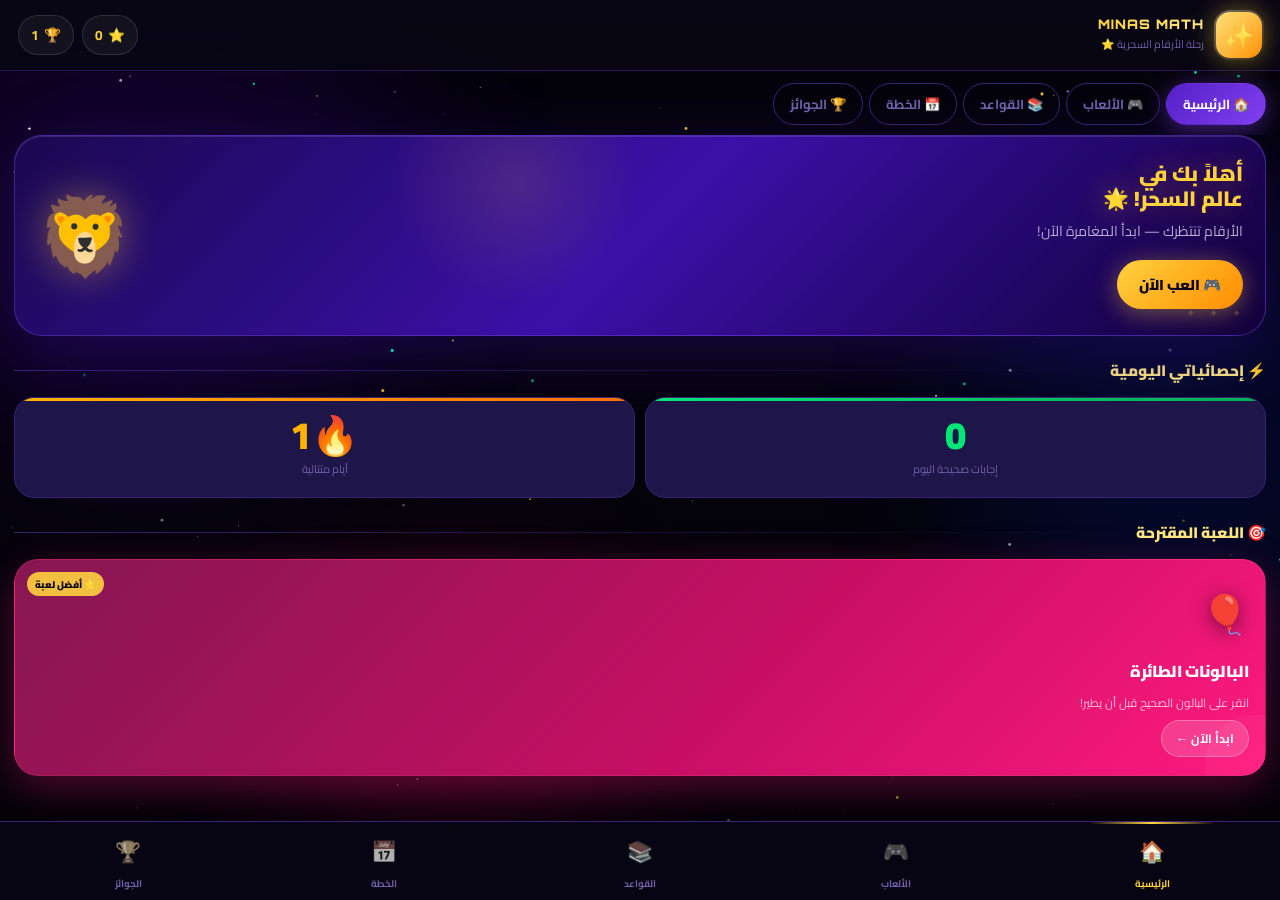
==== commit 03d32113: "Update index.html" ====
--- a/index.html
+++ b/index.html
@@ -1,129 +1,1662 @@
 <!DOCTYPE html>
 <html lang="ar" dir="rtl">
 <head>
-  <meta charset="UTF-8" />
-  <meta name="viewport" content="width=device-width, initial-scale=1.0, maximum-scale=1.0, user-scalable=no" />
-  <meta name="theme-color" content="#0a0618" />
-  <title>ميناس ماجيك ماث ✨</title>
-  <link rel="stylesheet" href="style.css" />
+<meta charset="UTF-8">
+<meta name="viewport" content="width=device-width, initial-scale=1.0, user-scalable=no">
+<title>Minas Magic Math ✨</title>
+<link rel="preconnect" href="https://fonts.googleapis.com">
+<link href="https://fonts.googleapis.com/css2?family=Cairo:wght@400;700;900&family=Orbitron:wght@700;900&display=swap" rel="stylesheet">
+<style>
+/* ===== DESIGN TOKENS ===== */
+:root {
+  --void:      #04030a;
+  --deep:      #080614;
+  --mid:       #0f0a24;
+  --surface:   #17103a;
+  --card:      #1e1548;
+  --border:    #3a2278;
+  --gold:      #ffd23f;
+  --gold2:     #ffe880;
+  --gold-glow: rgba(255,210,63,.25);
+  --teal:      #00f5d4;
+  --rose:      #ff4d7d;
+  --purple:    #b87fff;
+  --blue:      #4d9fff;
+  --green:     #00e676;
+  --amber:     #ffb300;
+  --text:      #ede8ff;
+  --muted:     #7060aa;
+  --r:16px; --r2:24px;
+}
+
+*,*::before,*::after{margin:0;padding:0;box-sizing:border-box;}
+html{scroll-behavior:smooth;}
+
+body {
+  font-family:'Cairo',sans-serif;
+  background:var(--void);
+  color:var(--text);
+  min-height:100vh;
+  overflow-x:hidden;
+  padding-bottom:80px;
+}
+
+/* ===== ANIMATED BACKGROUND ===== */
+.bg-canvas {
+  position:fixed;inset:0;z-index:0;pointer-events:none;overflow:hidden;
+}
+.nebula {
+  position:absolute;border-radius:50%;filter:blur(80px);opacity:.18;
+  animation:nebulaDrift 20s ease-in-out infinite alternate;
+}
+.n1{width:600px;height:600px;background:radial-gradient(circle,#6a00ff,transparent);top:-100px;left:-150px;}
+.n2{width:500px;height:500px;background:radial-gradient(circle,#0033ff,transparent);top:200px;right:-150px;animation-delay:-7s;}
+.n3{width:400px;height:400px;background:radial-gradient(circle,#ff006e,transparent);bottom:-50px;left:20%;animation-delay:-14s;}
+@keyframes nebulaDrift{from{transform:translate(0,0) scale(1)}to{transform:translate(40px,30px) scale(1.1)}}
+
+.star-field {
+  position:fixed;inset:0;z-index:0;pointer-events:none;
+}
+
+/* ===== HEADER ===== */
+.header {
+  position:sticky;top:0;z-index:100;
+  background:linear-gradient(180deg,rgba(8,6,20,.98) 0%,rgba(8,6,20,.9) 100%);
+  padding:12px 18px;
+  display:flex;align-items:center;justify-content:space-between;
+  border-bottom:1px solid rgba(58,34,120,.6);
+  backdrop-filter:blur(20px);
+}
+.brand { display:flex;align-items:center;gap:12px; }
+.brand-gem {
+  width:46px;height:46px;
+  background:linear-gradient(135deg,#ffd23f 0%,#ff8c00 100%);
+  border-radius:14px;
+  display:flex;align-items:center;justify-content:center;
+  font-size:1.5rem;
+  box-shadow:0 0 24px rgba(255,210,63,.5),0 4px 16px #0009;
+  animation:gemPulse 3s ease-in-out infinite;
+  position:relative;
+}
+.brand-gem::after {
+  content:'';position:absolute;inset:-2px;border-radius:16px;
+  background:linear-gradient(135deg,rgba(255,255,255,.3),transparent);
+  pointer-events:none;
+}
+@keyframes gemPulse{0%,100%{box-shadow:0 0 24px rgba(255,210,63,.5),0 4px 16px #0009}50%{box-shadow:0 0 48px rgba(255,210,63,.8),0 4px 24px #0009}}
+.brand-name {
+  font-family:'Orbitron',sans-serif;
+  font-size:.82rem;font-weight:900;
+  background:linear-gradient(90deg,#ffd23f,#ffe880,#ffd23f);
+  background-size:200%;
+  -webkit-background-clip:text;-webkit-text-fill-color:transparent;
+  background-clip:text;
+  animation:shimmer 3s linear infinite;
+  letter-spacing:.08em;
+}
+@keyframes shimmer{to{background-position:-200%}}
+.brand-sub{font-size:.68rem;color:var(--muted);margin-top:2px;}
+.header-badges{display:flex;gap:8px;}
+.hbadge {
+  display:flex;align-items:center;gap:5px;
+  background:rgba(255,255,255,.05);
+  border:1px solid rgba(255,255,255,.12);
+  border-radius:20px;padding:6px 12px;
+  font-size:.85rem;font-weight:700;color:var(--gold);
+  backdrop-filter:blur(10px);
+}
+
+/* ===== NAV ===== */
+.nav-tabs {
+  display:flex;gap:6px;padding:12px 14px 10px;
+  overflow-x:auto;position:relative;z-index:10;
+}
+.nav-tabs::-webkit-scrollbar{display:none;}
+.ntab {
+  flex-shrink:0;padding:8px 16px;border-radius:50px;
+  border:1.5px solid var(--border);background:transparent;
+  color:var(--muted);
+  font-family:'Cairo',sans-serif;font-weight:700;font-size:.82rem;
+  cursor:pointer;transition:all .25s;white-space:nowrap;
+}
+.ntab:hover{color:var(--text);border-color:#7040cc;}
+.ntab.active {
+  background:linear-gradient(135deg,#5520c8,#8040f0);
+  border-color:transparent;color:#fff;
+  box-shadow:0 4px 24px rgba(128,64,240,.5);
+}
+
+/* ===== SECTIONS ===== */
+.section{display:none;padding:0 14px 20px;animation:fadeUp .35s ease;position:relative;z-index:5;}
+.section.active{display:block;}
+@keyframes fadeUp{from{opacity:0;transform:translateY(18px)}to{opacity:1;transform:translateY(0)}}
+
+/* ===== SECTION TITLE ===== */
+.stitle {
+  font-family:'Cairo',sans-serif;
+  font-size:.95rem;font-weight:900;color:var(--gold2);
+  margin:20px 0 12px;
+  display:flex;align-items:center;gap:8px;
+}
+.stitle::after{content:'';flex:1;height:1px;background:linear-gradient(90deg,var(--border),transparent);}
+
+/* ===== HERO ===== */
+.hero {
+  background:linear-gradient(135deg,#1a0850 0%,#3a10a8 50%,#12003a 100%);
+  border-radius:28px;padding:26px 22px;
+  border:1px solid rgba(128,80,240,.4);
+  box-shadow:0 20px 70px rgba(58,16,168,.35),inset 0 1px 0 rgba(255,255,255,.12);
+  display:flex;justify-content:space-between;align-items:center;
+  position:relative;overflow:hidden;margin-bottom:14px;
+}
+.hero::before {
+  content:'';position:absolute;top:-80px;left:30%;
+  width:250px;height:250px;
+  background:radial-gradient(circle,rgba(255,210,63,.12) 0%,transparent 70%);
+  border-radius:50%;
+}
+.hero::after {
+  content:'✦ ✦ ✦';position:absolute;bottom:12px;right:18px;
+  color:rgba(255,210,63,.2);font-size:.7rem;letter-spacing:6px;
+}
+.hero-content{flex:1;}
+.hero-title {
+  font-family:'Cairo',sans-serif;
+  font-size:1.3rem;font-weight:900;
+  color:#ffd23f;line-height:1.2;margin-bottom:6px;
+  text-shadow:0 0 30px rgba(255,210,63,.4);
+}
+.hero-sub{font-size:.88rem;color:rgba(237,232,255,.75);margin-bottom:16px;}
+.btn-primary {
+  display:inline-flex;align-items:center;gap:6px;
+  background:linear-gradient(135deg,#ffd23f,#ff8c00);
+  color:#0d0622;font-family:'Cairo',sans-serif;font-weight:900;
+  font-size:.9rem;padding:11px 22px;border-radius:50px;
+  border:none;cursor:pointer;
+  box-shadow:0 4px 24px rgba(255,210,63,.4);
+  transition:all .2s;
+}
+.btn-primary:hover{transform:translateY(-3px);box-shadow:0 8px 36px rgba(255,210,63,.6);}
+.hero-orb{font-size:4.8rem;animation:heroFloat 4s ease-in-out infinite;margin-right:6px;filter:drop-shadow(0 0 20px rgba(255,210,63,.4));}
+@keyframes heroFloat{0%,100%{transform:translateY(0) rotate(-4deg)}50%{transform:translateY(-14px) rotate(4deg)}}
+
+.daily-grid{display:grid;grid-template-columns:1fr 1fr;gap:10px;margin-bottom:4px;}
+.daily-card {
+  background:var(--card);border:1px solid var(--border);
+  border-radius:20px;padding:18px;text-align:center;
+  position:relative;overflow:hidden;
+  transition:transform .2s;
+}
+.daily-card:hover{transform:translateY(-3px);}
+.daily-card::before{content:'';position:absolute;top:0;right:0;left:0;height:3px;border-radius:20px 20px 0 0;}
+.dc-green::before{background:linear-gradient(90deg,#00e676,#00b050);}
+.dc-amber::before{background:linear-gradient(90deg,#ffb300,#ff6f00);}
+.daily-num{font-size:2.4rem;font-weight:900;line-height:1;}
+.dc-green .daily-num{color:#00e676;}
+.dc-amber .daily-num{color:#ffb300;}
+.daily-lbl{font-size:.7rem;color:var(--muted);margin-top:4px;}
+
+/* ===== GAMES GRID ===== */
+.games-grid{display:grid;grid-template-columns:1fr 1fr;gap:12px;}
+.game-card {
+  border-radius:24px;padding:18px 16px;
+  cursor:pointer;transition:all .35s cubic-bezier(.175,.885,.32,1.275);
+  border:1px solid transparent;
+  position:relative;overflow:hidden;
+  display:flex;flex-direction:column;gap:6px;
+  min-height:160px;
+}
+.game-card::before {
+  content:'';position:absolute;inset:0;
+  background:linear-gradient(135deg,rgba(255,255,255,.09) 0%,transparent 60%);
+  pointer-events:none;
+}
+.game-card::after {
+  content:'';position:absolute;bottom:-40px;right:-40px;
+  width:100px;height:100px;border-radius:50%;
+  background:rgba(255,255,255,.04);
+  pointer-events:none;
+}
+.game-card:hover{transform:translateY(-7px) scale(1.03);box-shadow:0 20px 60px #00000070 !important;}
+.game-card:active{transform:scale(.97);}
+
+.gc1{background:linear-gradient(135deg,#0d2a80,#1a5aff);border-color:rgba(77,153,255,.35);box-shadow:0 14px 45px rgba(26,90,255,.3);}
+.gc2{background:linear-gradient(135deg,#024e38,#00b87c);border-color:rgba(0,230,118,.35);box-shadow:0 14px 45px rgba(0,184,124,.3);}
+.gc3{background:linear-gradient(135deg,#6b1a00,#ff4500);border-color:rgba(255,69,0,.4);box-shadow:0 14px 45px rgba(255,69,0,.3);}
+.gc4{background:linear-gradient(135deg,#3d0a80,#9b30ff);border-color:rgba(184,127,255,.35);box-shadow:0 14px 45px rgba(155,48,255,.3);}
+.gc5{background:linear-gradient(135deg,#7a0040,#ff1a7f);border-color:rgba(255,77,125,.35);box-shadow:0 14px 45px rgba(255,26,127,.3);}
+.gc6{background:linear-gradient(135deg,#004060,#0090d0);border-color:rgba(0,200,255,.35);box-shadow:0 14px 45px rgba(0,144,208,.3);}
+
+.gcard-icon{font-size:2.4rem;filter:drop-shadow(0 4px 10px rgba(0,0,0,.5));}
+.gcard-title{font-family:'Cairo',sans-serif;font-weight:900;font-size:1rem;color:#fff;}
+.gcard-desc{font-size:.74rem;color:rgba(255,255,255,.72);}
+.gcard-btn {
+  margin-top:auto;
+  display:inline-flex;align-items:center;gap:4px;
+  background:rgba(255,255,255,.16);
+  border:1px solid rgba(255,255,255,.28);
+  color:#fff;font-weight:700;font-size:.76rem;
+  padding:6px 14px;border-radius:20px;align-self:flex-start;
+  transition:all .2s;
+}
+.gcard-btn:hover{background:rgba(255,255,255,.28);}
+.gcard-badge {
+  position:absolute;top:12px;left:12px;
+  background:rgba(255,210,63,.9);
+  color:#0d0622;font-weight:900;font-size:.6rem;
+  padding:3px 8px;border-radius:20px;
+}
+
+/* ===== GAME ARENA ===== */
+.arena{display:none;margin-top:16px;}
+.arena.active{display:block;animation:fadeUp .35s ease;}
+.arena-shell {
+  background:var(--card);border:1px solid var(--border);
+  border-radius:30px;overflow:hidden;
+  box-shadow:0 24px 70px rgba(0,0,0,.75);
+}
+.arena-top {
+  background:linear-gradient(135deg,#13093a,#22106a);
+  padding:16px 18px;
+  display:flex;align-items:center;justify-content:space-between;
+  border-bottom:1px solid var(--border);
+  position:relative;overflow:hidden;
+}
+.arena-top::after {
+  content:'';position:absolute;inset:0;
+  background:linear-gradient(90deg,transparent,rgba(128,64,240,.08),transparent);
+  animation:arenaSheen 4s linear infinite;
+}
+@keyframes arenaSheen{from{transform:translateX(-100%)}to{transform:translateX(200%)}}
+.arena-name{font-family:'Cairo',sans-serif;font-size:.92rem;font-weight:900;color:var(--gold2);}
+.arena-stats{display:flex;gap:8px;align-items:center;}
+.astat {
+  background:rgba(255,255,255,.06);border:1px solid rgba(255,255,255,.12);
+  border-radius:12px;padding:6px 12px;text-align:center;
+}
+.astat-n{font-size:1.1rem;font-weight:900;color:var(--gold);line-height:1;}
+.astat-l{font-size:.6rem;color:var(--muted);}
+.close-btn {
+  background:rgba(255,77,125,.1);border:1px solid rgba(255,77,125,.3);
+  color:var(--rose);border-radius:10px;padding:7px 14px;
+  cursor:pointer;font-weight:700;font-size:.78rem;
+  transition:all .2s;
+}
+.close-btn:hover{background:rgba(255,77,125,.2);}
+
+/* PROGRESS */
+.prog-wrap{height:4px;background:rgba(255,255,255,.06);}
+.prog-fill{
+  height:100%;
+  background:linear-gradient(90deg,#b87fff,#ffd23f);
+  transition:width .6s cubic-bezier(.4,0,.2,1);
+  box-shadow:0 0 10px rgba(184,127,255,.6);
+}
+
+/* TIMER RING */
+.timer-section{padding:14px 18px 0;display:flex;align-items:center;justify-content:flex-end;gap:10px;}
+.timer-ring-wrap{position:relative;width:56px;height:56px;}
+.timer-ring-wrap svg{transform:rotate(-90deg);}
+.timer-bg{fill:none;stroke:rgba(255,255,255,.08);stroke-width:4;}
+.timer-arc{fill:none;stroke:var(--teal);stroke-width:4;stroke-linecap:round;transition:stroke-dashoffset .1s linear,stroke .3s;}
+.timer-num{
+  position:absolute;inset:0;display:flex;align-items:center;justify-content:center;
+  font-family:'Orbitron',sans-serif;font-size:.75rem;font-weight:700;color:var(--teal);
+}
+
+/* QUESTION */
+.q-box {
+  margin:14px 18px;
+  background:linear-gradient(135deg,#1a0850,#2e1280);
+  border:1px solid rgba(128,80,240,.4);
+  border-radius:24px;padding:30px 20px;
+  text-align:center;
+  box-shadow:0 10px 40px rgba(58,16,168,.4),inset 0 1px 0 rgba(255,255,255,.12);
+  position:relative;overflow:hidden;
+}
+.q-particles {
+  position:absolute;inset:0;pointer-events:none;
+  background:
+    radial-gradient(circle at 20% 20%,rgba(184,127,255,.06) 0%,transparent 50%),
+    radial-gradient(circle at 80% 80%,rgba(0,245,212,.04) 0%,transparent 50%);
+}
+.q-star1 {
+  position:absolute;top:12px;right:16px;
+  font-size:1.1rem;color:rgba(255,210,63,.25);
+  animation:spinStar 10s linear infinite;
+}
+.q-star2 {
+  position:absolute;bottom:12px;left:16px;
+  font-size:.7rem;color:rgba(0,245,212,.25);
+  animation:spinStar 7s linear infinite reverse;
+}
+@keyframes spinStar{to{transform:rotate(360deg)}}
+.q-text {
+  font-family:'Orbitron',sans-serif;
+  font-size:2.6rem;font-weight:900;color:#fff;
+  text-shadow:0 0 40px rgba(184,127,255,.6),0 0 80px rgba(184,127,255,.2);
+  letter-spacing:.08em;
+  position:relative;z-index:1;
+}
+.q-hint{font-size:.8rem;color:var(--teal);margin-top:10px;opacity:.9;position:relative;z-index:1;}
+
+/* ANSWERS */
+.answers-wrap{display:grid;grid-template-columns:1fr 1fr;gap:10px;padding:0 18px 18px;}
+.ans-btn {
+  background:rgba(255,255,255,.05);
+  border:2px solid rgba(58,34,120,.8);
+  border-radius:20px;padding:20px 10px;
+  font-family:'Orbitron',sans-serif;font-size:1.8rem;font-weight:700;
+  color:var(--text);cursor:pointer;transition:all .22s;
+  position:relative;overflow:hidden;
+}
+.ans-btn::before{
+  content:'';position:absolute;inset:0;
+  background:linear-gradient(135deg,rgba(255,255,255,.04),transparent);
+  pointer-events:none;
+}
+.ans-btn:hover:not(:disabled) {
+  border-color:var(--purple);
+  background:rgba(184,127,255,.15);
+  transform:scale(1.06);
+  box-shadow:0 0 28px rgba(184,127,255,.4);
+}
+.ans-btn.correct {
+  border-color:var(--green);background:rgba(0,230,118,.15);
+  color:var(--green);box-shadow:0 0 36px rgba(0,230,118,.5);
+  animation:correctPop .45s ease;
+}
+.ans-btn.wrong {
+  border-color:var(--rose);background:rgba(255,77,125,.15);
+  color:var(--rose);box-shadow:0 0 24px rgba(255,77,125,.4);
+  animation:shake .4s ease;
+}
+@keyframes correctPop{0%{transform:scale(1)}40%{transform:scale(1.18)}100%{transform:scale(1)}}
+@keyframes shake{0%,100%{transform:translateX(0)}25%{transform:translateX(-10px)}75%{transform:translateX(10px)}}
+
+/* FEEDBACK */
+.feedback-bar {
+  margin:0 18px 14px;padding:11px 16px;border-radius:16px;
+  font-weight:700;font-size:.9rem;text-align:center;
+  opacity:0;transition:opacity .25s;
+}
+.feedback-bar.show{opacity:1;}
+.fb-correct{background:rgba(0,230,118,.12);border:1px solid rgba(0,230,118,.3);color:var(--green);}
+.fb-wrong{background:rgba(255,77,125,.12);border:1px solid rgba(255,77,125,.3);color:var(--rose);}
+
+/* ===== BALLOON MINI-GAME ===== */
+.balloon-arena {
+  min-height:300px;position:relative;
+  background:linear-gradient(180deg,#0a1a3a 0%,#0d0620 100%);
+  border-radius:20px;margin:14px 18px;overflow:hidden;
+  border:1px solid rgba(0,200,255,.2);
+}
+.balloon {
+  position:absolute;bottom:-60px;
+  font-size:2.5rem;cursor:pointer;
+  animation:riseUp linear forwards;
+  filter:drop-shadow(0 0 12px currentColor);
+  user-select:none;
+  transition:transform .1s;
+}
+.balloon:hover{transform:scale(1.15);}
+@keyframes riseUp{from{bottom:-60px;opacity:1}to{bottom:110%;opacity:.8}}
+.balloon-q {
+  position:absolute;top:14px;left:50%;transform:translateX(-50%);
+  background:rgba(0,0,0,.7);border:1px solid rgba(255,255,255,.2);
+  border-radius:16px;padding:10px 20px;
+  font-family:'Orbitron',sans-serif;font-size:1.4rem;font-weight:700;color:#fff;
+  white-space:nowrap;z-index:10;
+  text-shadow:0 0 20px rgba(184,127,255,.8);
+}
+
+/* ===== RULES ===== */
+.rules-group{margin-bottom:20px;}
+.rg-header{display:flex;align-items:center;gap:10px;font-weight:900;font-size:1rem;color:var(--text);margin-bottom:10px;}
+.rg-pill{padding:3px 12px;border-radius:20px;font-size:.75rem;font-weight:700;}
+.rg-add{background:rgba(0,230,118,.12);border:1px solid rgba(0,230,118,.3);color:var(--green);}
+.rg-sub{background:rgba(255,77,125,.12);border:1px solid rgba(255,77,125,.3);color:var(--rose);}
+.rule-row {
+  display:flex;align-items:center;gap:12px;
+  background:var(--card);border:1px solid var(--border);
+  border-radius:18px;padding:14px 16px;margin-bottom:8px;
+  transition:all .22s;
+}
+.rule-row:hover{border-color:#7040cc;transform:translateX(-4px);box-shadow:4px 0 20px rgba(112,64,204,.2);}
+.rule-formula {
+  font-family:'Orbitron',sans-serif;
+  font-size:.88rem;font-weight:700;color:var(--gold2);
+  background:rgba(255,210,63,.06);border:1px solid rgba(255,210,63,.2);
+  border-radius:10px;padding:8px 16px;min-width:150px;text-align:center;
+  white-space:nowrap;
+}
+.rule-explain{font-size:.82rem;color:var(--muted);line-height:1.5;}
+
+/* ===== PLAN ===== */
+.plan-hero {
+  background:linear-gradient(135deg,#130840,#220f64,#0f0628);
+  border:1px solid var(--border);border-radius:28px;
+  padding:22px;margin-bottom:14px;
+  box-shadow:0 18px 55px rgba(0,0,0,.5);
+}
+.plan-hero h2{font-family:'Cairo',sans-serif;font-size:1.1rem;font-weight:900;color:var(--gold2);margin-bottom:6px;}
+.plan-hero p{font-size:.84rem;color:var(--muted);margin-bottom:12px;}
+.plan-tags{display:flex;flex-wrap:wrap;gap:8px;}
+.ptag{background:rgba(255,255,255,.06);border:1px solid rgba(255,255,255,.1);border-radius:20px;padding:5px 12px;font-size:.74rem;color:var(--text);}
+
+.week-card{background:var(--card);border:1px solid var(--border);border-radius:22px;margin-bottom:12px;overflow:hidden;box-shadow:0 8px 30px rgba(0,0,0,.4);}
+.wk-header{padding:16px 18px;display:flex;align-items:center;justify-content:space-between;cursor:pointer;transition:background .2s;user-select:none;}
+.wk-header:hover{background:rgba(255,255,255,.04);}
+.wk-label{display:flex;align-items:center;gap:10px;font-weight:700;font-size:.92rem;color:#fff;}
+.wk-num{width:32px;height:32px;border-radius:10px;display:flex;align-items:center;justify-content:center;font-family:'Orbitron',sans-serif;font-size:.75rem;font-weight:700;}
+.wn1{background:linear-gradient(135deg,#1a5aff,#4d9fff);}
+.wn2{background:linear-gradient(135deg,#00b87c,#00e676);}
+.wn3{background:linear-gradient(135deg,#d97706,#ffb300);}
+.wn4{background:linear-gradient(135deg,#7c3aed,#b87fff);}
+.wk-arrow{color:var(--muted);transition:transform .3s;font-size:1.1rem;}
+.wk-header.open .wk-arrow{transform:rotate(180deg);}
+.wk-body{display:none;padding:0 16px 16px;}
+.wk-body.open{display:block;}
+
+.lesson-card{background:rgba(255,255,255,.03);border:1px solid rgba(255,255,255,.07);border-radius:18px;padding:16px;margin-bottom:12px;}
+.lc-header{display:flex;align-items:center;gap:10px;margin-bottom:12px;}
+.lc-badge{background:linear-gradient(135deg,#5520c8,#8040f0);color:#fff;font-weight:900;font-size:.72rem;padding:4px 12px;border-radius:20px;}
+.lc-title{font-weight:700;font-size:.88rem;color:var(--text);}
+
+.plan-step{display:flex;align-items:center;gap:10px;padding:10px 0;border-bottom:1px solid rgba(255,255,255,.05);}
+.plan-step:last-child{border-bottom:none;}
+.step-num{width:26px;height:26px;border-radius:8px;background:rgba(184,127,255,.2);border:1px solid rgba(184,127,255,.3);display:flex;align-items:center;justify-content:center;font-size:.72rem;font-weight:700;color:var(--purple);flex-shrink:0;}
+.step-content{flex:1;}
+.step-text{font-size:.82rem;color:var(--text);line-height:1.4;}
+.step-dur{font-size:.68rem;color:var(--muted);margin-top:2px;}
+.step-timer-btn {
+  flex-shrink:0;
+  background:rgba(0,245,212,.1);border:1px solid rgba(0,245,212,.3);
+  color:var(--teal);border-radius:10px;padding:5px 10px;
+  font-size:.7rem;font-weight:700;cursor:pointer;
+  transition:all .2s;white-space:nowrap;
+  display:flex;align-items:center;gap:4px;
+}
+.step-timer-btn:hover{background:rgba(0,245,212,.2);}
+.step-timer-btn.running{background:rgba(255,210,63,.1);border-color:rgba(255,210,63,.4);color:var(--gold);}
+.step-timer-btn.done{background:rgba(0,230,118,.1);border-color:rgba(0,230,118,.3);color:var(--green);}
+
+/* FLOATING TIMER */
+.float-timer {
+  position:fixed;bottom:92px;left:50%;transform:translateX(-50%);
+  z-index:200;
+  background:rgba(8,6,20,.96);
+  border:1px solid var(--border);border-radius:28px;padding:14px 20px;
+  display:flex;align-items:center;gap:14px;
+  box-shadow:0 20px 60px rgba(0,0,0,.7),0 0 0 1px rgba(58,34,120,.5);
+  min-width:260px;transition:all .35s cubic-bezier(.175,.885,.32,1.275);
+  opacity:0;pointer-events:none;transform:translateX(-50%) translateY(20px);
+  backdrop-filter:blur(20px);
+}
+.float-timer.visible{opacity:1;pointer-events:all;transform:translateX(-50%) translateY(0);}
+.ft-icon{font-size:1.8rem;}
+.ft-info{flex:1;}
+.ft-label{font-size:.78rem;color:var(--muted);}
+.ft-time{font-family:'Orbitron',sans-serif;font-size:1.6rem;font-weight:700;color:var(--teal);}
+.ft-time.urgent{color:var(--rose);animation:blink .5s ease-in-out infinite;}
+@keyframes blink{0%,100%{opacity:1}50%{opacity:.3}}
+.ft-stop{background:rgba(255,77,125,.12);border:1px solid rgba(255,77,125,.3);color:var(--rose);border-radius:12px;padding:7px 14px;cursor:pointer;font-weight:700;font-size:.78rem;transition:all .2s;}
+.ft-stop:hover{background:rgba(255,77,125,.25);}
+
+/* ===== AWARDS ===== */
+.stars-hero {
+  background:linear-gradient(135deg,#130840,#1e1048);
+  border:1px solid rgba(255,210,63,.2);border-radius:28px;
+  padding:28px;text-align:center;margin-bottom:20px;
+  box-shadow:0 0 50px rgba(255,210,63,.06);
+  position:relative;overflow:hidden;
+}
+.stars-hero::before{
+  content:'';position:absolute;inset:0;
+  background:radial-gradient(ellipse at center,rgba(255,210,63,.06) 0%,transparent 70%);
+}
+.stars-display{font-size:2.8rem;letter-spacing:6px;margin-bottom:8px;position:relative;}
+.stars-count{font-family:'Orbitron',sans-serif;font-size:2rem;font-weight:900;color:#ffd23f;position:relative;}
+.stars-sub{font-size:.84rem;color:var(--muted);margin-top:6px;position:relative;}
+.ach-grid{display:grid;grid-template-columns:repeat(3,1fr);gap:10px;}
+.ach-card {
+  background:var(--card);border:1px solid var(--border);
+  border-radius:18px;padding:16px 10px;text-align:center;
+  transition:all .35s;opacity:.45;filter:grayscale(.7) brightness(.7);
+}
+.ach-card.earned {
+  border-color:rgba(255,210,63,.4);
+  background:linear-gradient(135deg,#140840,#221060);
+  opacity:1;filter:none;
+  box-shadow:0 0 28px rgba(255,210,63,.15);
+}
+.ach-icon{font-size:2.2rem;}
+.ach-name{font-size:.72rem;font-weight:700;color:var(--text);margin-top:6px;}
+.ach-desc{font-size:.62rem;color:var(--muted);margin-top:2px;}
+
+/* ===== BOTTOM NAV ===== */
+.bottom-nav {
+  position:fixed;bottom:0;left:0;right:0;z-index:100;
+  background:rgba(8,6,20,.97);
+  border-top:1px solid var(--border);
+  display:flex;
+  box-shadow:0 -10px 35px rgba(0,0,0,.6);
+  backdrop-filter:blur(20px);
+}
+.bn-item{flex:1;padding:10px 6px 8px;display:flex;flex-direction:column;align-items:center;gap:3px;cursor:pointer;transition:all .2s;}
+.bn-icon{font-size:1.3rem;filter:grayscale(.7) brightness(.7);transition:all .2s;}
+.bn-label{font-size:.6rem;font-weight:700;color:var(--muted);transition:all .2s;}
+.bn-item.active .bn-icon{filter:none;}
+.bn-item.active .bn-label{color:var(--gold);}
+.bn-item.active::after{content:'';position:absolute;top:0;left:25%;right:25%;height:2px;background:linear-gradient(90deg,transparent,var(--gold),transparent);border-radius:0 0 4px 4px;}
+.bn-item{position:relative;}
+
+/* ===== POPUP ===== */
+.overlay{position:fixed;inset:0;background:rgba(0,0,0,.85);z-index:300;display:none;align-items:center;justify-content:center;backdrop-filter:blur(6px);}
+.overlay.show{display:flex;}
+.popup {
+  background:linear-gradient(135deg,#1e1548,#2a1a60);
+  border:1px solid var(--border);
+  border-radius:32px;padding:36px 30px;text-align:center;
+  max-width:320px;width:92%;
+  animation:popIn .45s cubic-bezier(.175,.885,.32,1.275);
+  box-shadow:0 30px 90px rgba(0,0,0,.85),0 0 0 1px rgba(58,34,120,.5),inset 0 1px 0 rgba(255,255,255,.1);
+  position:relative;overflow:hidden;
+}
+.popup::before{
+  content:'';position:absolute;inset:0;
+  background:radial-gradient(ellipse at top,rgba(184,127,255,.08) 0%,transparent 60%);
+  pointer-events:none;
+}
+@keyframes popIn{from{transform:scale(.5) rotate(-10deg);opacity:0}to{transform:scale(1) rotate(0);opacity:1}}
+.popup-emoji{font-size:5rem;margin-bottom:8px;display:block;animation:heroFloat 3s ease-in-out infinite;}
+.popup-title{font-family:'Cairo',sans-serif;font-size:1.6rem;font-weight:900;color:var(--gold2);margin-bottom:8px;}
+.popup-score{font-size:.9rem;color:var(--muted);margin-bottom:20px;}
+.popup-stars{font-size:2rem;margin-bottom:18px;letter-spacing:6px;}
+.popup-btn{width:100%;}
+
+/* MISC */
+.divider{height:1px;background:linear-gradient(90deg,transparent,var(--border),transparent);margin:8px 0;}
+
+/* ===== PARTICLE BURST ===== */
+.particle {
+  position:fixed;pointer-events:none;z-index:999;
+  width:8px;height:8px;border-radius:50%;
+  animation:particleFly .8s ease-out forwards;
+}
+@keyframes particleFly{
+  0%{transform:translate(0,0) scale(1);opacity:1;}
+  100%{transform:translate(var(--tx),var(--ty)) scale(0);opacity:0;}
+}
+</style>
 </head>
 <body>
-  <div class="header">
-    <div class="brand">
-      <div class="brand-gem">✨</div>
-      <div>
-        <div class="brand-name">Minas Magic Math</div>
-        <div class="brand-sub">رحلة الأرقام السحرية</div>
+
+<!-- BACKGROUND -->
+<div class="bg-canvas">
+  <div class="nebula n1"></div>
+  <div class="nebula n2"></div>
+  <div class="nebula n3"></div>
+  <canvas class="star-field" id="starCanvas"></canvas>
+</div>
+
+<!-- HEADER -->
+<div class="header">
+  <div class="brand">
+    <div class="brand-gem">✨</div>
+    <div class="brand-text">
+      <div class="brand-name">MINAS MATH</div>
+      <div class="brand-sub">رحلة الأرقام السحرية ⭐</div>
+    </div>
+  </div>
+  <div class="header-badges">
+    <div class="hbadge">⭐ <span id="hStars">0</span></div>
+    <div class="hbadge">🏆 <span id="hLevel">1</span></div>
+  </div>
+</div>
+
+<!-- NAV TABS -->
+<div class="nav-tabs">
+  <div class="ntab active" onclick="go('home')">🏠 الرئيسية</div>
+  <div class="ntab" onclick="go('games')">🎮 الألعاب</div>
+  <div class="ntab" onclick="go('rules')">📚 القواعد</div>
+  <div class="ntab" onclick="go('plan')">📅 الخطة</div>
+  <div class="ntab" onclick="go('awards')">🏆 الجوائز</div>
+</div>
+
+<!-- =================== HOME =================== -->
+<div class="section active" id="sec-home">
+  <div class="hero">
+    <div class="hero-content">
+      <div class="hero-title">أهلاً بك في<br>عالم السحر! 🌟</div>
+      <div class="hero-sub">الأرقام تنتظرك — ابدأ المغامرة الآن!</div>
+      <button class="btn-primary" onclick="go('games')">🎮 العب الآن</button>
+    </div>
+    <div class="hero-orb">🦁</div>
+  </div>
+
+  <div class="stitle">⚡ إحصائياتي اليومية</div>
+  <div class="daily-grid">
+    <div class="daily-card dc-green">
+      <div class="daily-num" id="hCorrect">0</div>
+      <div class="daily-lbl">إجابات صحيحة اليوم</div>
+    </div>
+    <div class="daily-card dc-amber">
+      <div class="daily-num">🔥1</div>
+      <div class="daily-lbl">أيام متتالية</div>
+    </div>
+  </div>
+
+  <div class="stitle">🎯 اللعبة المقترحة</div>
+  <div class="game-card gc5" onclick="startGame('balloon')" style="margin-bottom:10px;">
+    <span class="gcard-badge">⭐ أفضل لعبة</span>
+    <div class="gcard-icon">🎈</div>
+    <div class="gcard-title">البالونات الطائرة</div>
+    <div class="gcard-desc">انقر على البالون الصحيح قبل أن يطير!</div>
+    <div class="gcard-btn">ابدأ الآن ←</div>
+  </div>
+</div>
+
+<!-- =================== GAMES =================== -->
+<div class="section" id="sec-games">
+
+  <div class="stitle">🎮 اختر لعبتك</div>
+  <div class="games-grid">
+
+    <div class="game-card gc1" onclick="startGame('friends5')">
+      <div class="gcard-icon">👫</div>
+      <div class="gcard-title">أصدقاء 5</div>
+      <div class="gcard-desc">قواعد الجمع والطرح مع 5</div>
+      <div class="gcard-btn">ابدأ ←</div>
+    </div>
+
+    <div class="game-card gc2" onclick="startGame('friends10')">
+      <div class="gcard-icon">🔟</div>
+      <div class="gcard-title">أصدقاء 10</div>
+      <div class="gcard-desc">قواعد الجمع والطرح مع 10</div>
+      <div class="gcard-btn">ابدأ ←</div>
+    </div>
+
+    <div class="game-card gc3" onclick="startGame('speed')">
+      <div class="gcard-icon">⚡</div>
+      <div class="gcard-title">سرعة البرق</div>
+      <div class="gcard-desc">أجب في 8 ثوانٍ أو تخسر!</div>
+      <div class="gcard-btn">ابدأ ←</div>
+    </div>
+
+    <div class="game-card gc4" onclick="startGame('missing')">
+      <div class="gcard-icon">❓</div>
+      <div class="gcard-title">الرقم المختفي</div>
+      <div class="gcard-desc">اكتشف الرقم الناقص</div>
+      <div class="gcard-btn">ابدأ ←</div>
+    </div>
+
+    <div class="game-card gc5" onclick="startGame('balloon')">
+      <span class="gcard-badge">🎈 حصري</span>
+      <div class="gcard-icon">🎈</div>
+      <div class="gcard-title">البالونات الطائرة</div>
+      <div class="gcard-desc">انقر البالون الصحيح!</div>
+      <div class="gcard-btn">ابدأ ←</div>
+    </div>
+
+    <div class="game-card gc6" onclick="startGame('match')">
+      <div class="gcard-icon">🔗</div>
+      <div class="gcard-title">مطابقة القاعدة</div>
+      <div class="gcard-desc">طابق الصيغة بالجواب</div>
+      <div class="gcard-btn">ابدأ ←</div>
+    </div>
+
+  </div>
+
+  <!-- GAME ARENA (Regular) -->
+  <div class="arena" id="arena">
+    <div class="arena-shell">
+      <div class="arena-top">
+        <div class="arena-name" id="arenaName">🎮 اللعبة</div>
+        <div class="arena-stats">
+          <div class="astat"><div class="astat-n" id="aScore">0</div><div class="astat-l">نقاط</div></div>
+          <div class="astat"><div class="astat-n" id="aQ">0/10</div><div class="astat-l">سؤال</div></div>
+          <button class="close-btn" onclick="closeArena()">✕ إغلاق</button>
+        </div>
       </div>
-    </div>
-    <div class="hb">
-      <div class="badge">⭐ <span id="hStars">0</span></div>
-      <div class="badge">🏆 <span id="hLevel">1</span></div>
-    </div>
-  </div>
-
-  <div class="nav-tabs">
-    <button class="ntab active" onclick="go('home')">🏠 الرئيسية</button>
-    <button class="ntab" onclick="go('games')">🎮 الألعاب</button>
-    <button class="ntab" onclick="go('rules')">📚 القواعد</button>
-    <button class="ntab" onclick="go('plan')">📅 الخطة</button>
-    <button class="ntab" onclick="go('awards')">🏆 الجوائز</button>
-  </div>
-
-  <div class="mascot-container" id="mascotContainer">
-    <div class="mascot-bubble" id="mascotBubble">أهلاً! أنا أسد الأرقام 🦁 جاهز للمغامرة؟</div>
-    <div class="mascot-avatar" id="mascotAvatar">🦁</div>
-  </div>
-
-  <div class="float-timer" id="floatTimer">
-    <div class="ft-icon">⏱️</div>
-    <div class="ft-info">
-      <div class="ft-label" id="ftLabel">مؤقت النشاط</div>
-      <div class="ft-time" id="ftTime">00:00</div>
-    </div>
-    <button class="ft-stop" onclick="stopFloatTimer()">إيقاف</button>
-  </div>
-
-  <div class="overlay" id="overlay"></div>
-
-  <div class="section active" id="sec-home">
-    <div class="hero">
-      <div class="hero-content">
-        <div class="hero-title">أهلاً بك في<br>عالم سحر الرياضيات! 🔢</div>
-        <div class="hero-sub">ادخل عالم الأرقام السحرية وأصبح بطلاً! 🚀</div>
-        <button class="btn-primary" onclick="go('games')">🎮 العب الآن</button>
+      <div class="prog-wrap"><div class="prog-fill" id="progFill" style="width:0%"></div></div>
+
+      <div class="timer-section">
+        <span style="font-size:.73rem;color:var(--muted);">الوقت</span>
+        <div class="timer-ring-wrap">
+          <svg width="56" height="56" viewBox="0 0 56 56">
+            <circle class="timer-bg" cx="28" cy="28" r="22"/>
+            <circle class="timer-arc" id="timerArc" cx="28" cy="28" r="22"
+              stroke-dasharray="138.2" stroke-dashoffset="0"/>
+          </svg>
+          <div class="timer-num" id="timerNum">15</div>
+        </div>
       </div>
-      <div class="hero-orb">🦁</div>
-    </div>
-
-    <div class="stitle">⚡ إحصائياتي اليومية</div>
-    <div class="daily-grid">
-      <div class="daily-card"><div class="daily-num" id="hCorrect">0</div><div class="daily-lbl">إجابات صحيحة اليوم</div></div>
-      <div class="daily-card"><div class="daily-num">🔥1</div><div class="daily-lbl">أيام متتالية</div></div>
-      <div class="daily-card"><div class="daily-num" id="hGames">0</div><div class="daily-lbl">ألعاب مكتملة</div></div>
-      <div class="daily-card"><div class="daily-num" id="hAccuracy">0%</div><div class="daily-lbl">نسبة الدقة</div></div>
-    </div>
-
-    <div class="stitle">🎯 اللعبة المقترحة</div>
-    <div class="game-card" onclick="startGame('speedmath')">
-      <div class="gcard-icon">⚡</div>
-      <div class="gcard-title">تحدي السرعة الذهنية</div>
-      <div class="gcard-desc">أجب بسرعة واحصل على نقاط أكثر</div>
-      <div class="gcard-btn">ابدأ الآن ←</div>
-    </div>
-  </div>
-
-  <div class="section" id="sec-games">
-    <div class="stitle">🎮 الألعاب</div>
-    <div class="games-grid">
-      <div class="game-card" onclick="openActivity('speedmath')"><div class="gcard-icon">⚡</div><div class="gcard-title">Speed Math</div><div class="gcard-desc">سرعة + تركيز + نقاط</div><div class="gcard-btn">تشغيل</div></div>
-      <div class="game-card" onclick="openActivity('dice')"><div class="gcard-icon">🎲</div><div class="gcard-title">Dice Game</div><div class="gcard-desc">ارمِ النرد واحسب الناتج</div><div class="gcard-btn">تشغيل</div></div>
-      <div class="game-card" onclick="openActivity('puzzle')"><div class="gcard-icon">🧩</div><div class="gcard-title">Puzzle</div><div class="gcard-desc">أوجد الرقم المفقود</div><div class="gcard-btn">تشغيل</div></div>
-      <div class="game-card" onclick="openActivity('memory')"><div class="gcard-icon">🧠</div><div class="gcard-title">Memory</div><div class="gcard-desc">اكشف البطاقات المتطابقة</div><div class="gcard-btn">تشغيل</div></div>
-      <div class="game-card" onclick="openActivity('typing')"><div class="gcard-icon">⌨️</div><div class="gcard-title">Typing</div><div class="gcard-desc">اكتب الجواب السريع</div><div class="gcard-btn">تشغيل</div></div>
-      <div class="game-card" onclick="openActivity('dragdrop')"><div class="gcard-icon">🎯</div><div class="gcard-title">Match</div><div class="gcard-desc">اختيار القاعدة الصحيحة</div><div class="gcard-btn">تشغيل</div></div>
-    </div>
-    <div id="actHost" class="card" style="margin-top:12px; display:none;"></div>
-  </div>
-
-  <div class="section" id="sec-rules">
-    <div class="stitle">📚 القواعد</div>
-    <div class="rules-group">
-      <div class="rg-header"><span class="rg-pill rg-add">جمع</span> أصدقاء 5</div>
-      <div class="rule-row" onclick="highlightRule(this)"><div class="rule-formula">+4 = +5 − 1</div><div class="rule-explain">لجمع 4: أضف 5 ثم اطرح 1</div></div>
-      <div class="rule-row" onclick="highlightRule(this)"><div class="rule-formula">+3 = +5 − 2</div><div class="rule-explain">لجمع 3: أضف 5 ثم اطرح 2</div></div>
-      <div class="rule-row" onclick="highlightRule(this)"><div class="rule-formula">+2 = +5 − 3</div><div class="rule-explain">لجمع 2: أضف 5 ثم اطرح 3</div></div>
-      <div class="rule-row" onclick="highlightRule(this)"><div class="rule-formula">+1 = +5 − 4</div><div class="rule-explain">لجمع 1: أضف 5 ثم اطرح 4</div></div>
-    </div>
-  </div>
-
-  <div class="section" id="sec-plan">
-    <div class="stitle">📅 الخطة</div>
-    <div class="plan-hero">
-      <h2>الخطة التدريسية الشهرية</h2>
-      <p>12 درساً · 4 أسابيع · 3 ساعات أسبوعياً</p>
-      <div class="plan-tags">
-        <span class="ptag">📖 54 صفحة تمارين</span>
-        <span class="ptag">🎮 3 دروس أسبوعياً</span>
-        <span class="ptag">⏱️ 60 دقيقة للدرس</span>
+
+      <div class="q-box">
+        <div class="q-particles"></div>
+        <div class="q-star1">✦</div>
+        <div class="q-star2">◆</div>
+        <div class="q-text" id="qText">جاهز؟</div>
+        <div class="q-hint" id="qHint">✦</div>
       </div>
-    </div>
-  </div>
-
-  <div class="section" id="sec-awards">
-    <div class="stitle">🏆 الجوائز</div>
-    <div class="stars-hero">
-      <div class="stars-display">⭐⭐⭐</div>
-      <div class="stars-count" id="starsCount">0</div>
-      <div class="stars-sub">نجمة حتى الآن</div>
-    </div>
-    <div class="ach-grid">
-      <div class="ach-card" id="ach1"><div class="ach-icon">⭐</div><div class="ach-name">بداية قوية</div><div class="ach-desc">احصل على أول نجمة</div></div>
-      <div class="ach-card" id="ach2"><div class="ach-icon">🔥</div><div class="ach-name">سلسلة</div><div class="ach-desc">10 نجوم</div></div>
-      <div class="ach-card" id="ach3"><div class="ach-icon">👑</div><div class="ach-name">أسطورة</div><div class="ach-desc">25 نجمة</div></div>
-    </div>
-  </div>
-
-  <script src="app.js"></script>
+
+      <div class="feedback-bar" id="feedbackBar"></div>
+      <div class="answers-wrap" id="answersWrap"></div>
+    </div>
+  </div>
+
+  <!-- BALLOON ARENA -->
+  <div class="arena" id="balloonArena">
+    <div class="arena-shell">
+      <div class="arena-top">
+        <div class="arena-name">🎈 البالونات الطائرة</div>
+        <div class="arena-stats">
+          <div class="astat"><div class="astat-n" id="bScore">0</div><div class="astat-l">نقاط</div></div>
+          <div class="astat"><div class="astat-n" id="bQ">0/10</div><div class="astat-l">سؤال</div></div>
+          <button class="close-btn" onclick="closeBalloon()">✕ إغلاق</button>
+        </div>
+      </div>
+      <div class="prog-wrap"><div class="prog-fill" id="bProgFill" style="width:0%"></div></div>
+      <div class="balloon-arena" id="balloonField">
+        <div class="balloon-q" id="balloonQ">?</div>
+      </div>
+      <div class="feedback-bar" id="bFeedbackBar"></div>
+    </div>
+  </div>
+
+</div>
+
+<!-- =================== RULES =================== -->
+<div class="section" id="sec-rules">
+  <div class="rules-group">
+    <div class="rg-header"><span class="rg-pill rg-add">جمع</span> أصدقاء 5 — الجمع</div>
+    <div class="rule-row"><div class="rule-formula">+4 = +5 − 1</div><div class="rule-explain">لجمع 4: أضف 5 ثم اطرح 1</div></div>
+    <div class="rule-row"><div class="rule-formula">+3 = +5 − 2</div><div class="rule-explain">لجمع 3: أضف 5 ثم اطرح 2</div></div>
+    <div class="rule-row"><div class="rule-formula">+2 = +5 − 3</div><div class="rule-explain">لجمع 2: أضف 5 ثم اطرح 3</div></div>
+    <div class="rule-row"><div class="rule-formula">+1 = +5 − 4</div><div class="rule-explain">لجمع 1: أضف 5 ثم اطرح 4</div></div>
+  </div>
+  <div class="rules-group">
+    <div class="rg-header"><span class="rg-pill rg-sub">طرح</span> أصدقاء 5 — الطرح</div>
+    <div class="rule-row"><div class="rule-formula">−4 = −5 + 1</div><div class="rule-explain">لطرح 4: اطرح 5 ثم أضف 1</div></div>
+    <div class="rule-row"><div class="rule-formula">−3 = −5 + 2</div><div class="rule-explain">لطرح 3: اطرح 5 ثم أضف 2</div></div>
+    <div class="rule-row"><div class="rule-formula">−2 = −5 + 3</div><div class="rule-explain">لطرح 2: اطرح 5 ثم أضف 3</div></div>
+    <div class="rule-row"><div class="rule-formula">−1 = −5 + 4</div><div class="rule-explain">لطرح 1: اطرح 5 ثم أضف 4</div></div>
+  </div>
+  <div class="rules-group">
+    <div class="rg-header"><span class="rg-pill rg-add">جمع</span> أصدقاء 10 — الجمع</div>
+    <div class="rule-row"><div class="rule-formula">+9 = +10 − 1</div><div class="rule-explain">لجمع 9: أضف 10 ثم اطرح 1</div></div>
+    <div class="rule-row"><div class="rule-formula">+8 = +10 − 2</div><div class="rule-explain">لجمع 8: أضف 10 ثم اطرح 2</div></div>
+    <div class="rule-row"><div class="rule-formula">+7 = +10 − 3</div><div class="rule-explain">لجمع 7: أضف 10 ثم اطرح 3</div></div>
+    <div class="rule-row"><div class="rule-formula">+6 = +10 − 4</div><div class="rule-explain">لجمع 6: أضف 10 ثم اطرح 4</div></div>
+  </div>
+  <div class="rules-group">
+    <div class="rg-header"><span class="rg-pill rg-sub">طرح</span> أصدقاء 10 — الطرح</div>
+    <div class="rule-row"><div class="rule-formula">−9 = −10 + 1</div><div class="rule-explain">لطرح 9: اطرح 10 ثم أضف 1</div></div>
+    <div class="rule-row"><div class="rule-formula">−8 = −10 + 2</div><div class="rule-explain">لطرح 8: اطرح 10 ثم أضف 2</div></div>
+    <div class="rule-row"><div class="rule-formula">−7 = −10 + 3</div><div class="rule-explain">لطرح 7: اطرح 10 ثم أضف 3</div></div>
+    <div class="rule-row"><div class="rule-formula">−6 = −10 + 4</div><div class="rule-explain">لطرح 6: اطرح 10 ثم أضف 4</div></div>
+  </div>
+</div>
+
+<!-- =================== PLAN =================== -->
+<div class="section" id="sec-plan">
+  <div class="plan-hero">
+    <h2>📅 الخطة التدريسية الشهرية</h2>
+    <p>12 درساً · 4 أسابيع · 3 ساعات أسبوعياً</p>
+    <div class="plan-tags">
+      <span class="ptag">📖 54 صفحة تمارين</span>
+      <span class="ptag">🎮 3 دروس أسبوعياً</span>
+      <span class="ptag">⏱️ 60 دقيقة للدرس</span>
+    </div>
+  </div>
+
+  <div class="week-card">
+    <div class="wk-header open" onclick="toggleWk(this)">
+      <div class="wk-label"><div class="wk-num wn1">١</div><span>الأسبوع الأول: أصدقاء 5 — ص 1–14</span></div>
+      <div class="wk-arrow">▾</div>
+    </div>
+    <div class="wk-body open">
+      <div class="lesson-card">
+        <div class="lc-header"><div class="lc-badge">درس 1</div><div class="lc-title">مقدمة: من هو الصديق 5؟</div></div>
+        <div class="plan-step"><div class="step-num">1</div><div class="step-content"><div class="step-text">🎵 أغنية الترحيب والجو الحماسي</div><div class="step-dur">5 دقائق</div></div><button class="step-timer-btn" onclick="startPlanTimer(this,5,'🎵 أغنية الترحيب')">⏱ ابدأ</button></div>
+        <div class="plan-step"><div class="step-num">2</div><div class="step-content"><div class="step-text">🎴 قصة "بطل الأرقام" ومعرفة صديق 5</div><div class="step-dur">10 دقائق</div></div><button class="step-timer-btn" onclick="startPlanTimer(this,10,'🎴 قصة بطل الأرقام')">⏱ ابدأ</button></div>
+        <div class="plan-step"><div class="step-num">3</div><div class="step-content"><div class="step-text">🖐️ نشاط الأصابع: اعرف 4+1=5</div><div class="step-dur">10 دقائق</div></div><button class="step-timer-btn" onclick="startPlanTimer(this,10,'🖐️ نشاط الأصابع')">⏱ ابدأ</button></div>
+        <div class="plan-step"><div class="step-num">4</div><div class="step-content"><div class="step-text">🎮 لعبة البطاقات على الأرض</div><div class="step-dur">15 دقيقة</div></div><button class="step-timer-btn" onclick="startPlanTimer(this,15,'🎮 لعبة البطاقات')">⏱ ابدأ</button></div>
+        <div class="plan-step"><div class="step-num">5</div><div class="step-content"><div class="step-text">📝 تمارين الكتاب ص 1–4</div><div class="step-dur">15 دقيقة</div></div><button class="step-timer-btn" onclick="startPlanTimer(this,15,'📝 تمارين ص 1-4')">⏱ ابدأ</button></div>
+        <div class="plan-step"><div class="step-num">6</div><div class="step-content"><div class="step-text">⭐ جائزة النجوم والتحفيز</div><div class="step-dur">5 دقائق</div></div><button class="step-timer-btn" onclick="startPlanTimer(this,5,'⭐ جائزة النجوم')">⏱ ابدأ</button></div>
+      </div>
+      <div class="lesson-card">
+        <div class="lc-header"><div class="lc-badge">درس 2</div><div class="lc-title">قواعد +4=+5−1 و +3=+5−2</div></div>
+        <div class="plan-step"><div class="step-num">1</div><div class="step-content"><div class="step-text">🔁 مراجعة الدرس السابق بأسئلة سريعة</div><div class="step-dur">5 دقائق</div></div><button class="step-timer-btn" onclick="startPlanTimer(this,5,'🔁 مراجعة سريعة')">⏱ ابدأ</button></div>
+        <div class="plan-step"><div class="step-num">2</div><div class="step-content"><div class="step-text">🧮 شرح القاعدة بالأحجار الملونة</div><div class="step-dur">15 دقيقة</div></div><button class="step-timer-btn" onclick="startPlanTimer(this,15,'🧮 شرح بالأحجار')">⏱ ابدأ</button></div>
+        <div class="plan-step"><div class="step-num">3</div><div class="step-content"><div class="step-text">🎲 لعبة النرد: رمي وتطبيق</div><div class="step-dur">10 دقائق</div></div><button class="step-timer-btn" onclick="startPlanTimer(this,10,'🎲 لعبة النرد')">⏱ ابدأ</button></div>
+        <div class="plan-step"><div class="step-num">4</div><div class="step-content"><div class="step-text">📝 تمارين ص 5–9</div><div class="step-dur">20 دقيقة</div></div><button class="step-timer-btn" onclick="startPlanTimer(this,20,'📝 تمارين ص 5-9')">⏱ ابدأ</button></div>
+        <div class="plan-step"><div class="step-num">5</div><div class="step-content"><div class="step-text">🏆 تقييم الدرس وتوزيع النجوم</div><div class="step-dur">10 دقائق</div></div><button class="step-timer-btn" onclick="startPlanTimer(this,10,'🏆 تقييم الدرس')">⏱ ابدأ</button></div>
+      </div>
+    </div>
+  </div>
+
+  <div class="week-card">
+    <div class="wk-header" onclick="toggleWk(this)">
+      <div class="wk-label"><div class="wk-num wn2">٢</div><span>الأسبوع الثاني: الطرح مع 5 — ص 15–28</span></div>
+      <div class="wk-arrow">▾</div>
+    </div>
+    <div class="wk-body">
+      <div class="lesson-card">
+        <div class="lc-header"><div class="lc-badge">درس 4</div><div class="lc-title">−4=−5+1 و −3=−5+2</div></div>
+        <div class="plan-step"><div class="step-num">1</div><div class="step-content"><div class="step-text">🎵 أغنية الطرح السحري</div><div class="step-dur">5 دقائق</div></div><button class="step-timer-btn" onclick="startPlanTimer(this,5,'🎵 أغنية الطرح')">⏱ ابدأ</button></div>
+        <div class="plan-step"><div class="step-num">2</div><div class="step-content"><div class="step-text">🧮 شرح عكس القاعدة بالأحجار</div><div class="step-dur">15 دقيقة</div></div><button class="step-timer-btn" onclick="startPlanTimer(this,15,'🧮 شرح عكس القاعدة')">⏱ ابدأ</button></div>
+        <div class="plan-step"><div class="step-num">3</div><div class="step-content"><div class="step-text">📝 تمارين ص 15–20</div><div class="step-dur">25 دقيقة</div></div><button class="step-timer-btn" onclick="startPlanTimer(this,25,'📝 تمارين ص 15-20')">⏱ ابدأ</button></div>
+        <div class="plan-step"><div class="step-num">4</div><div class="step-content"><div class="step-text">⭐ تقييم وجوائز</div><div class="step-dur">15 دقيقة</div></div><button class="step-timer-btn" onclick="startPlanTimer(this,15,'⭐ تقييم وجوائز')">⏱ ابدأ</button></div>
+      </div>
+    </div>
+  </div>
+
+  <div class="week-card">
+    <div class="wk-header" onclick="toggleWk(this)">
+      <div class="wk-label"><div class="wk-num wn3">٣</div><span>الأسبوع الثالث: أصدقاء 10 — ص 29–41</span></div>
+      <div class="wk-arrow">▾</div>
+    </div>
+    <div class="wk-body">
+      <div class="lesson-card">
+        <div class="lc-header"><div class="lc-badge">درس 7</div><div class="lc-title">+9=+10−1 و +8=+10−2</div></div>
+        <div class="plan-step"><div class="step-num">1</div><div class="step-content"><div class="step-text">🚀 انطلاق: قصة صديق 10</div><div class="step-dur">10 دقائق</div></div><button class="step-timer-btn" onclick="startPlanTimer(this,10,'🚀 قصة صديق 10')">⏱ ابدأ</button></div>
+        <div class="plan-step"><div class="step-num">2</div><div class="step-content"><div class="step-text">🧩 نشاط الأصابع العشرة</div><div class="step-dur">10 دقائق</div></div><button class="step-timer-btn" onclick="startPlanTimer(this,10,'🧩 نشاط الأصابع العشرة')">⏱ ابدأ</button></div>
+        <div class="plan-step"><div class="step-num">3</div><div class="step-content"><div class="step-text">📝 تمارين ص 29–35</div><div class="step-dur">25 دقيقة</div></div><button class="step-timer-btn" onclick="startPlanTimer(this,25,'📝 تمارين ص 29-35')">⏱ ابدأ</button></div>
+        <div class="plan-step"><div class="step-num">4</div><div class="step-content"><div class="step-text">🏆 مسابقة الحساب الذهني</div><div class="step-dur">15 دقيقة</div></div><button class="step-timer-btn" onclick="startPlanTimer(this,15,'🏆 مسابقة الحساب')">⏱ ابدأ</button></div>
+      </div>
+    </div>
+  </div>
+
+  <div class="week-card">
+    <div class="wk-header" onclick="toggleWk(this)">
+      <div class="wk-label"><div class="wk-num wn4">٤</div><span>الأسبوع الرابع: طرح 10 + مراجعة — ص 42–54</span></div>
+      <div class="wk-arrow">▾</div>
+    </div>
+    <div class="wk-body">
+      <div class="lesson-card">
+        <div class="lc-header"><div class="lc-badge">درس 12</div><div class="lc-title">🎉 المراجعة الشاملة ونهاية الكورس</div></div>
+        <div class="plan-step"><div class="step-num">1</div><div class="step-content"><div class="step-text">🎪 حفل استعراض: كل طفل يشرح قاعدة</div><div class="step-dur">15 دقيقة</div></div><button class="step-timer-btn" onclick="startPlanTimer(this,15,'🎪 حفل الاستعراض')">⏱ ابدأ</button></div>
+        <div class="plan-step"><div class="step-num">2</div><div class="step-content"><div class="step-text">📝 تمارين ص 51–54 الختامية</div><div class="step-dur">20 دقيقة</div></div><button class="step-timer-btn" onclick="startPlanTimer(this,20,'📝 تمارين ختامية')">⏱ ابدأ</button></div>
+        <div class="plan-step"><div class="step-num">3</div><div class="step-content"><div class="step-text">🎮 بطولة الحساب الذهني النهائية</div><div class="step-dur">15 دقيقة</div></div><button class="step-timer-btn" onclick="startPlanTimer(this,15,'🎮 البطولة النهائية')">⏱ ابدأ</button></div>
+        <div class="plan-step"><div class="step-num">4</div><div class="step-content"><div class="step-text">🏆 حفل التخرج + توزيع الشهادات</div><div class="step-dur">10 دقائق</div></div><button class="step-timer-btn" onclick="startPlanTimer(this,10,'🏆 حفل التخرج')">⏱ ابدأ</button></div>
+      </div>
+    </div>
+  </div>
+</div>
+
+<!-- =================== AWARDS =================== -->
+<div class="section" id="sec-awards">
+  <div class="stars-hero">
+    <div class="stars-display" id="starsRow">☆☆☆☆☆</div>
+    <div class="stars-count" id="starsCount">0 نجمة</div>
+    <div class="stars-sub">العب وتحدّى نفسك لتجمع المزيد!</div>
+  </div>
+  <div class="stitle">🏅 إنجازاتي</div>
+  <div class="ach-grid">
+    <div class="ach-card" id="ach1"><div class="ach-icon">🌟</div><div class="ach-name">المبتدئ</div><div class="ach-desc">أول لعبة</div></div>
+    <div class="ach-card" id="ach2"><div class="ach-icon">⚡</div><div class="ach-name">السريع</div><div class="ach-desc">10 نجوم</div></div>
+    <div class="ach-card" id="ach3"><div class="ach-icon">🔥</div><div class="ach-name">المتحمس</div><div class="ach-desc">25 نجمة</div></div>
+    <div class="ach-card" id="ach4"><div class="ach-icon">👑</div><div class="ach-name">البطل</div><div class="ach-desc">50 نجمة</div></div>
+    <div class="ach-card" id="ach5"><div class="ach-icon">🎓</div><div class="ach-name">العبقري</div><div class="ach-desc">100 نجمة</div></div>
+    <div class="ach-card" id="ach6"><div class="ach-icon">🦁</div><div class="ach-name">الأسد</div><div class="ach-desc">كل الألعاب</div></div>
+  </div>
+</div>
+
+<!-- FLOATING PLAN TIMER -->
+<div class="float-timer" id="floatTimer">
+  <div class="ft-icon" id="ftIcon">⏱</div>
+  <div class="ft-info">
+    <div class="ft-label" id="ftLabel">جارٍ العدّ</div>
+    <div class="ft-time" id="ftTime">00:00</div>
+  </div>
+  <button class="ft-stop" onclick="stopPlanTimer()">✕ إيقاف</button>
+</div>
+
+<!-- BOTTOM NAV -->
+<div class="bottom-nav">
+  <div class="bn-item active" onclick="go('home')"><div class="bn-icon">🏠</div><div class="bn-label">الرئيسية</div></div>
+  <div class="bn-item" onclick="go('games')"><div class="bn-icon">🎮</div><div class="bn-label">الألعاب</div></div>
+  <div class="bn-item" onclick="go('rules')"><div class="bn-icon">📚</div><div class="bn-label">القواعد</div></div>
+  <div class="bn-item" onclick="go('plan')"><div class="bn-icon">📅</div><div class="bn-label">الخطة</div></div>
+  <div class="bn-item" onclick="go('awards')"><div class="bn-icon">🏆</div><div class="bn-label">الجوائز</div></div>
+</div>
+
+<!-- POPUP -->
+<div class="overlay" id="overlay">
+  <div class="popup">
+    <span class="popup-emoji" id="popEmoji">🎉</span>
+    <div class="popup-stars" id="popStars">⭐⭐⭐</div>
+    <div class="popup-title" id="popTitle">رائع!</div>
+    <div class="popup-score" id="popScore">حصلت على 0 نقطة</div>
+    <button class="btn-primary popup-btn" onclick="closePopup()">🎮 العب مجدداً</button>
+  </div>
+</div>
+
+<script>
+'use strict';
+
+/* ===== AUDIO ENGINE (Web Audio API - صوت منبه حقيقي) ===== */
+const Audio = (function(){
+  let ctx = null;
+  function getCtx() {
+    if (!ctx) ctx = new (window.AudioContext || window.webkitAudioContext)();
+    return ctx;
+  }
+
+  function beep(freq, dur, type='sine', vol=0.3) {
+    try {
+      const c = getCtx();
+      const osc = c.createOscillator();
+      const gain = c.createGain();
+      osc.connect(gain); gain.connect(c.destination);
+      osc.type = type;
+      osc.frequency.setValueAtTime(freq, c.currentTime);
+      gain.gain.setValueAtTime(vol, c.currentTime);
+      gain.gain.exponentialRampToValueAtTime(0.001, c.currentTime + dur);
+      osc.start(c.currentTime);
+      osc.stop(c.currentTime + dur);
+    } catch(e) {}
+  }
+
+  function correct() {
+    beep(523, 0.1, 'sine', 0.3);
+    setTimeout(() => beep(659, 0.1, 'sine', 0.3), 100);
+    setTimeout(() => beep(784, 0.2, 'sine', 0.3), 200);
+  }
+
+  function wrong() {
+    beep(200, 0.15, 'sawtooth', 0.25);
+    setTimeout(() => beep(150, 0.25, 'sawtooth', 0.25), 150);
+  }
+
+  function tick() {
+    beep(880, 0.05, 'square', 0.08);
+  }
+
+  function urgentTick() {
+    beep(1200, 0.05, 'square', 0.12);
+  }
+
+  // منبه حقيقي عند انتهاء التايمر
+  function alarm() {
+    const c = getCtx();
+    const patterns = [
+      [880, 0.15], [0, 0.05], [880, 0.15], [0, 0.05],
+      [1100, 0.2], [0, 0.1], [1100, 0.2], [0, 0.1],
+      [880, 0.15], [0, 0.05], [880, 0.15], [0, 0.05],
+      [1320, 0.4]
+    ];
+    let t = c.currentTime;
+    patterns.forEach(([freq, dur]) => {
+      if (freq > 0) {
+        const osc = c.createOscillator();
+        const gain = c.createGain();
+        osc.connect(gain); gain.connect(c.destination);
+        osc.type = 'square';
+        osc.frequency.setValueAtTime(freq, t);
+        gain.gain.setValueAtTime(0.25, t);
+        gain.gain.exponentialRampToValueAtTime(0.001, t + dur);
+        osc.start(t); osc.stop(t + dur);
+      }
+      t += dur;
+    });
+  }
+
+  function victory() {
+    const notes = [523,659,784,1047];
+    notes.forEach((f, i) => {
+      setTimeout(() => beep(f, 0.25, 'sine', 0.25), i * 130);
+    });
+  }
+
+  return { correct, wrong, tick, urgentTick, alarm, victory };
+})();
+
+/* ===== STATE ===== */
+let totalStars = 0, correctToday = 0;
+let gameScore = 0, gameQ = 0;
+const totalQ = 10;
+let currGame = '', currAns = 0;
+let questionTimer = null, questionSec = 15;
+const gamesPlayed = new Set();
+
+// Balloon state
+let balloonScore = 0, balloonQ = 0, balloonAns = 0;
+let balloonInterval = null, balloonAnimations = [];
+
+// Plan timer state
+let planTimerInterval = null, planTimerSec = 0;
+let planTimerLabel = '', planActiveBtn = null;
+
+/* ===== STARFIELD ===== */
+(function initStars() {
+  const canvas = document.getElementById('starCanvas');
+  const ctx2d = canvas.getContext('2d');
+  let W, H, stars = [];
+
+  function resize() {
+    W = canvas.width = window.innerWidth;
+    H = canvas.height = window.innerHeight;
+  }
+
+  function makeStars() {
+    stars = Array.from({length: 180}, () => ({
+      x: Math.random() * W, y: Math.random() * H,
+      r: Math.random() * 1.4 + 0.2,
+      a: Math.random(), da: (Math.random() - 0.5) * 0.008,
+      color: ['#fff','#ffd23f','#b87fff','#00f5d4'][Math.floor(Math.random()*4)]
+    }));
+  }
+
+  function draw() {
+    ctx2d.clearRect(0, 0, W, H);
+    stars.forEach(s => {
+      s.a = Math.max(0.1, Math.min(1, s.a + s.da));
+      if (s.a <= 0.1 || s.a >= 1) s.da *= -1;
+      ctx2d.globalAlpha = s.a;
+      ctx2d.fillStyle = s.color;
+      ctx2d.beginPath();
+      ctx2d.arc(s.x, s.y, s.r, 0, Math.PI*2);
+      ctx2d.fill();
+    });
+    ctx2d.globalAlpha = 1;
+    requestAnimationFrame(draw);
+  }
+
+  resize(); makeStars(); draw();
+  window.addEventListener('resize', () => { resize(); makeStars(); });
+})();
+
+/* ===== NAVIGATION ===== */
+const sectionIds = ['home','games','rules','plan','awards'];
+function go(id) {
+  document.querySelectorAll('.section').forEach(s => s.classList.remove('active'));
+  document.getElementById('sec-' + id).classList.add('active');
+  document.querySelectorAll('.ntab').forEach((t,i) => t.classList.toggle('active', sectionIds[i] === id));
+  document.querySelectorAll('.bn-item').forEach((n,i) => n.classList.toggle('active', sectionIds[i] === id));
+  if (id !== 'games') { closeArena(); closeBalloon(); }
+}
+
+/* ===== WEEK TOGGLE ===== */
+function toggleWk(header) {
+  const body = header.nextElementSibling;
+  const isOpen = body.classList.contains('open');
+  body.classList.toggle('open', !isOpen);
+  header.classList.toggle('open', !isOpen);
+}
+
+/* ===== GAME GENERATORS ===== */
+const GAMES = {
+  friends5: {
+    title: '👫 أصدقاء الجمع مع 5',
+    time: 15,
+    gen() {
+      const rules = [
+        {t:'❓ + 1 = 5', h:'صديق 4 مع 5', a:4},
+        {t:'❓ + 2 = 5', h:'صديق 3 مع 5', a:3},
+        {t:'❓ + 3 = 5', h:'صديق 2 مع 5', a:2},
+        {t:'❓ + 4 = 5', h:'صديق 1 مع 5', a:1},
+        {t:'4 + ❓ = 5', h:'ما الذي ينقص 4 لـ5؟', a:1},
+        {t:'3 + ❓ = 5', h:'ما الذي ينقص 3 لـ5؟', a:2},
+        {t:'2 + ❓ = 5', h:'ما الذي ينقص 2 لـ5؟', a:3},
+        {t:'1 + ❓ = 5', h:'ما الذي ينقص 1 لـ5؟', a:4},
+        {t:'+4 = +5 − ❓', h:'أكمل: +4 = +5 − ...', a:1},
+        {t:'+3 = +5 − ❓', h:'أكمل: +3 = +5 − ...', a:2},
+        {t:'+2 = +5 − ❓', h:'أكمل: +2 = +5 − ...', a:3},
+        {t:'+1 = +5 − ❓', h:'أكمل: +1 = +5 − ...', a:4},
+        {t:'−4 = −5 + ❓', h:'أكمل: −4 = −5 + ...', a:1},
+        {t:'−3 = −5 + ❓', h:'أكمل: −3 = −5 + ...', a:2},
+        {t:'−2 = −5 + ❓', h:'أكمل: −2 = −5 + ...', a:3},
+        {t:'−1 = −5 + ❓', h:'أكمل: −1 = −5 + ...', a:4},
+      ];
+      const r = rules[Math.floor(Math.random() * rules.length)];
+      return { text: r.t, hint: r.h, ans: r.a };
+    }
+  },
+
+  friends10: {
+    title: '🔟 أصدقاء الجمع مع 10',
+    time: 15,
+    gen() {
+      const rules = [
+        {t:'❓ + 1 = 10', h:'صديق 9 مع 10', a:9},
+        {t:'❓ + 2 = 10', h:'صديق 8 مع 10', a:8},
+        {t:'❓ + 3 = 10', h:'صديق 7 مع 10', a:7},
+        {t:'❓ + 4 = 10', h:'صديق 6 مع 10', a:6},
+        {t:'9 + ❓ = 10', h:'ما الذي ينقص 9 لـ10؟', a:1},
+        {t:'8 + ❓ = 10', h:'ما الذي ينقص 8 لـ10؟', a:2},
+        {t:'7 + ❓ = 10', h:'ما الذي ينقص 7 لـ10؟', a:3},
+        {t:'6 + ❓ = 10', h:'ما الذي ينقص 6 لـ10؟', a:4},
+        {t:'+9 = +10 − ❓', h:'أكمل: +9 = +10 − ...', a:1},
+        {t:'+8 = +10 − ❓', h:'أكمل: +8 = +10 − ...', a:2},
+        {t:'+7 = +10 − ❓', h:'أكمل: +7 = +10 − ...', a:3},
+        {t:'+6 = +10 − ❓', h:'أكمل: +6 = +10 − ...', a:4},
+        {t:'−9 = −10 + ❓', h:'أكمل: −9 = −10 + ...', a:1},
+        {t:'−8 = −10 + ❓', h:'أكمل: −8 = −10 + ...', a:2},
+        {t:'−7 = −10 + ❓', h:'أكمل: −7 = −10 + ...', a:3},
+        {t:'−6 = −10 + ❓', h:'أكمل: −6 = −10 + ...', a:4},
+      ];
+      const r = rules[Math.floor(Math.random() * rules.length)];
+      return { text: r.t, hint: r.h, ans: r.a };
+    }
+  },
+
+  speed: {
+    title: '⚡ سرعة البرق',
+    time: 8,
+    gen() {
+      const type = Math.random() < 0.5 ? 5 : 10;
+      const pairs = type === 5
+        ? [[4,1],[3,2],[2,3],[1,4]]
+        : [[9,1],[8,2],[7,3],[6,4]];
+      const [a, b] = pairs[Math.floor(Math.random() * pairs.length)];
+      const addOrSub = Math.random() < 0.5;
+      if (addOrSub) {
+        return { text: `${a} + ❓`, hint: `صديق ${a} مع ${type}`, ans: b };
+      } else {
+        return { text: `${type} − ${a} = ❓`, hint: `اطرح ${a} من ${type}`, ans: b };
+      }
+    }
+  },
+
+  missing: {
+    title: '❓ الرقم المختفي',
+    time: 12,
+    gen() {
+      const qs = [
+        {t:'5 − ❓ = 1', h:'اطرح ماذا من 5 لتحصل على 1؟', a:4},
+        {t:'5 − ❓ = 2', h:'اطرح ماذا من 5 لتحصل على 2؟', a:3},
+        {t:'5 − ❓ = 3', h:'اطرح ماذا من 5 لتحصل على 3؟', a:2},
+        {t:'5 − ❓ = 4', h:'اطرح ماذا من 5 لتحصل على 4؟', a:1},
+        {t:'10 − ❓ = 1', h:'اطرح ماذا من 10 لتحصل على 1؟', a:9},
+        {t:'10 − ❓ = 2', h:'اطرح ماذا من 10 لتحصل على 2؟', a:8},
+        {t:'10 − ❓ = 3', h:'اطرح ماذا من 10 لتحصل على 3؟', a:7},
+        {t:'10 − ❓ = 4', h:'اطرح ماذا من 10 لتحصل على 4؟', a:6},
+        {t:'❓ − 1 = 4', h:'أي رقم إذا طرحنا منه 1 يعطي 4؟', a:5},
+        {t:'❓ − 1 = 9', h:'أي رقم إذا طرحنا منه 1 يعطي 9؟', a:10},
+        {t:'❓ + 4 = 5', h:'أكمل: ❓ + 4 = 5', a:1},
+        {t:'❓ + 3 = 10', h:'أكمل: ❓ + 3 = 10', a:7},
+      ];
+      const r = qs[Math.floor(Math.random() * qs.length)];
+      return { text: r.t, hint: r.h, ans: r.a };
+    }
+  },
+
+  match: {
+    title: '🔗 مطابقة القاعدة',
+    time: 12,
+    gen() {
+      const rules = [
+        {t:'+4 = +5 − ❓', h:'أكمل القاعدة السحرية', a:1},
+        {t:'+3 = +5 − ❓', h:'أكمل القاعدة السحرية', a:2},
+        {t:'+2 = +5 − ❓', h:'أكمل القاعدة السحرية', a:3},
+        {t:'+1 = +5 − ❓', h:'أكمل القاعدة السحرية', a:4},
+        {t:'−4 = −5 + ❓', h:'أكمل قاعدة الطرح', a:1},
+        {t:'−3 = −5 + ❓', h:'أكمل قاعدة الطرح', a:2},
+        {t:'+9 = +10 − ❓', h:'أكمل القاعدة السحرية', a:1},
+        {t:'+8 = +10 − ❓', h:'أكمل القاعدة السحرية', a:2},
+        {t:'+7 = +10 − ❓', h:'أكمل القاعدة السحرية', a:3},
+        {t:'+6 = +10 − ❓', h:'أكمل القاعدة السحرية', a:4},
+        {t:'−9 = −10 + ❓', h:'أكمل قاعدة الطرح', a:1},
+        {t:'−6 = −10 + ❓', h:'أكمل قاعدة الطرح', a:4},
+      ];
+      const r = rules[Math.floor(Math.random() * rules.length)];
+      return { text: r.t, hint: r.h, ans: r.a };
+    }
+  }
+};
+
+/* ===== START GAME ===== */
+function startGame(type) {
+  // Resume AudioContext on first interaction
+  try { if (window.AudioContext || window.webkitAudioContext) { const tmp = new (window.AudioContext||window.webkitAudioContext)(); tmp.close(); } } catch(e){}
+
+  if (type === 'balloon') {
+    startBalloonGame();
+    return;
+  }
+
+  currGame = type;
+  gameScore = 0;
+  gameQ = 0;
+  const cfg = GAMES[type];
+
+  document.getElementById('arenaName').textContent = cfg.title;
+  document.getElementById('aScore').textContent = '0';
+  document.getElementById('aQ').textContent = '0/' + totalQ;
+  document.getElementById('progFill').style.width = '0%';
+
+  const arena = document.getElementById('arena');
+  arena.classList.add('active');
+  setTimeout(() => arena.scrollIntoView({behavior:'smooth', block:'start'}), 100);
+
+  gamesPlayed.add(type);
+  nextQ();
+}
+
+function closeArena() {
+  clearQTimer();
+  document.getElementById('arena').classList.remove('active');
+  currGame = '';
+}
+
+function nextQ() {
+  if (gameQ >= totalQ) { endGame(); return; }
+  gameQ++;
+  clearQTimer();
+  const cfg = GAMES[currGame];
+  const q = cfg.gen();
+  currAns = q.ans;
+  document.getElementById('qText').textContent = q.text;
+  document.getElementById('qHint').textContent = '✦ ' + q.hint;
+  document.getElementById('aQ').textContent = gameQ + '/' + totalQ;
+  document.getElementById('progFill').style.width = (gameQ / totalQ * 100) + '%';
+  hideFeedback();
+  renderAnswers(q.ans);
+  startQTimer(cfg.time || 15);
+}
+
+function renderAnswers(correct) {
+  const wrap = document.getElementById('answersWrap');
+  wrap.innerHTML = '';
+  const opts = new Set([correct]);
+  let tries = 0;
+  while (opts.size < 4 && tries < 80) {
+    // Generate plausible wrong answers (1–10 range)
+    const delta = Math.floor(Math.random() * 4) + 1;
+    const w = Math.random() < 0.5 ? correct + delta : Math.max(1, correct - delta);
+    if (w !== correct && w >= 0 && w <= 12) opts.add(w);
+    tries++;
+  }
+  // Fallback: add generic distractors if needed
+  const fallbacks = [1,2,3,4,5,6,7,8,9,10].filter(n => !opts.has(n));
+  while (opts.size < 4 && fallbacks.length) {
+    opts.add(fallbacks.splice(Math.floor(Math.random()*fallbacks.length),1)[0]);
+  }
+
+  [...opts].sort(() => Math.random() - .5).forEach(opt => {
+    const btn = document.createElement('button');
+    btn.className = 'ans-btn';
+    btn.textContent = opt;
+    btn.setAttribute('type', 'button');
+    btn.onclick = () => checkAns(opt, btn);
+    wrap.appendChild(btn);
+  });
+}
+
+function checkAns(val, btn) {
+  clearQTimer();
+  document.querySelectorAll('.ans-btn').forEach(b => b.onclick = null);
+  const ok = val === currAns;
+  if (ok) {
+    btn.classList.add('correct');
+    gameScore += 10;
+    totalStars++;
+    correctToday++;
+    Audio.correct();
+    spawnParticles(btn, true);
+    document.getElementById('aScore').textContent = gameScore;
+    document.getElementById('hStars').textContent = totalStars;
+    document.getElementById('hLevel').textContent = Math.floor(totalStars / 10) + 1;
+    document.getElementById('hCorrect').textContent = correctToday;
+    updateStars(); updateAchs();
+    showFeedback(true);
+  } else {
+    btn.classList.add('wrong');
+    Audio.wrong();
+    document.querySelectorAll('.ans-btn').forEach(b => {
+      if (+b.textContent === currAns) b.classList.add('correct');
+    });
+    showFeedback(false);
+  }
+  setTimeout(nextQ, 1500);
+}
+
+function showFeedback(ok) {
+  const bar = document.getElementById('feedbackBar');
+  bar.textContent = ok ? '✦ ممتاز! إجابة صحيحة! 🎉' : `✦ الإجابة الصحيحة: ${currAns}`;
+  bar.className = 'feedback-bar show ' + (ok ? 'fb-correct' : 'fb-wrong');
+}
+function hideFeedback() {
+  document.getElementById('feedbackBar').className = 'feedback-bar';
+}
+
+/* ===== QUESTION TIMER ===== */
+const CIRCUM = 138.2;
+function startQTimer(secs) {
+  questionSec = secs;
+  const arc = document.getElementById('timerArc');
+  const num = document.getElementById('timerNum');
+
+  const update = () => {
+    const ratio = questionSec / secs;
+    arc.style.strokeDashoffset = CIRCUM * (1 - ratio);
+    const urgent = questionSec <= 5;
+    arc.style.stroke = urgent ? 'var(--rose)' : 'var(--teal)';
+    num.textContent = questionSec;
+    num.style.color = urgent ? 'var(--rose)' : 'var(--teal)';
+  };
+  update();
+
+  questionTimer = setInterval(() => {
+    questionSec--;
+    update();
+    if (questionSec <= 5 && questionSec > 0) Audio.urgentTick();
+    if (questionSec <= 0) {
+      clearQTimer();
+      Audio.wrong();
+      document.querySelectorAll('.ans-btn').forEach(b => b.onclick = null);
+      document.querySelectorAll('.ans-btn').forEach(b => {
+        if (+b.textContent === currAns) b.classList.add('correct');
+      });
+      showFeedback(false);
+      setTimeout(nextQ, 1500);
+    }
+  }, 1000);
+}
+function clearQTimer() {
+  clearInterval(questionTimer);
+  questionTimer = null;
+}
+
+/* ===== END GAME ===== */
+function endGame() {
+  const pct = gameScore / (totalQ * 10);
+  const emoji = pct >= .8 ? '🏆' : pct >= .5 ? '⭐' : '👍';
+  const title = pct >= .8 ? 'ممتاز! أنت بطل!' : pct >= .5 ? 'جيد جداً! استمر!' : 'حاول مجدداً!';
+  const stars = pct >= .8 ? '⭐⭐⭐' : pct >= .5 ? '⭐⭐' : '⭐';
+  document.getElementById('popEmoji').textContent = emoji;
+  document.getElementById('popTitle').textContent = title;
+  document.getElementById('popStars').textContent = stars;
+  document.getElementById('popScore').textContent = `حصلت على ${gameScore} نقطة من ${totalQ*10}`;
+  document.getElementById('overlay').classList.add('show');
+  if (pct >= .8) Audio.victory();
+  if (gamesPlayed.size >= 6) document.getElementById('ach6').classList.add('earned');
+}
+function closePopup() {
+  document.getElementById('overlay').classList.remove('show');
+  closeArena();
+  closeBalloon();
+}
+
+/* ===== BALLOON GAME ===== */
+const BALLOON_EMOJIS = ['🔴','🟡','🟢','🔵','🟣','🟠','🩷','🩵'];
+const BALLOON_QUESTIONS = () => {
+  const all = [
+    ...GAMES.friends5.gen ? [] : [],
+    ...[...Array(16)].map(() => GAMES.friends5.gen()),
+    ...[...Array(16)].map(() => GAMES.friends10.gen()),
+    ...[...Array(8)].map(() => GAMES.missing.gen()),
+  ];
+  // Build fresh set of questions
+  const qs = [];
+  for (let i = 0; i < 10; i++) {
+    const src = Math.random() < 0.5 ? GAMES.friends5 : GAMES.friends10;
+    qs.push(src.gen());
+  }
+  return qs;
+};
+
+let bQuestions = [];
+let bCurrentQ = null;
+
+function startBalloonGame() {
+  balloonScore = 0;
+  balloonQ = 0;
+  bQuestions = BALLOON_QUESTIONS();
+  document.getElementById('bScore').textContent = '0';
+  document.getElementById('bQ').textContent = '0/' + totalQ;
+  document.getElementById('bProgFill').style.width = '0%';
+  document.getElementById('balloonArena').classList.add('active');
+  document.getElementById('arena').classList.remove('active');
+  setTimeout(() => document.getElementById('balloonArena').scrollIntoView({behavior:'smooth',block:'start'}), 100);
+  gamesPlayed.add('balloon');
+  nextBalloon();
+}
+
+function closeBalloon() {
+  balloonAnimations.forEach(id => cancelAnimationFrame(id));
+  balloonAnimations = [];
+  clearInterval(balloonInterval);
+  balloonInterval = null;
+  document.getElementById('balloonArena').classList.remove('active');
+  const field = document.getElementById('balloonField');
+  // Remove all balloons
+  field.querySelectorAll('.balloon').forEach(b => b.remove());
+}
+
+function nextBalloon() {
+  if (balloonQ >= totalQ) { endBalloonGame(); return; }
+
+  const q = bQuestions[balloonQ];
+  balloonQ++;
+  balloonAns = q.ans;
+
+  document.getElementById('balloonQ').textContent = q.text;
+  document.getElementById('bQ').textContent = balloonQ + '/' + totalQ;
+  document.getElementById('bProgFill').style.width = (balloonQ / totalQ * 100) + '%';
+
+  // Clear old balloons
+  const field = document.getElementById('balloonField');
+  field.querySelectorAll('.balloon').forEach(b => b.remove());
+
+  // Generate 4 answer options
+  const opts = new Set([q.ans]);
+  const fallbacks = [1,2,3,4,5,6,7,8,9,10].filter(n => !opts.has(n));
+  while (opts.size < 4 && fallbacks.length) {
+    const idx = Math.floor(Math.random() * fallbacks.length);
+    opts.add(fallbacks.splice(idx, 1)[0]);
+  }
+  const answers = [...opts].sort(() => Math.random() - 0.5);
+
+  // Spawn balloons at staggered positions
+  const fieldW = field.offsetWidth;
+  answers.forEach((ans, i) => {
+    const balloon = document.createElement('div');
+    balloon.className = 'balloon';
+    balloon.textContent = BALLOON_EMOJIS[i % BALLOON_EMOJIS.length];
+    balloon.setAttribute('data-ans', ans);
+
+    // Position & speed
+    const speed = 5 + Math.random() * 4; // seconds
+    const left = 10 + (i * 20) + Math.random() * 10;
+    balloon.style.left = `${left}%`;
+    balloon.style.animationDuration = `${speed}s`;
+    balloon.style.animationDelay = `${Math.random() * 1.5}s`;
+    balloon.style.fontSize = '2.8rem';
+    balloon.style.filter = 'drop-shadow(0 0 10px rgba(255,255,255,.3))';
+
+    // Label
+    const label = document.createElement('div');
+    label.textContent = ans;
+    label.style.cssText = 'font-family:Orbitron,sans-serif;font-size:.9rem;font-weight:700;color:#fff;text-align:center;text-shadow:0 0 8px rgba(0,0,0,.8);margin-top:-4px;';
+    balloon.appendChild(label);
+
+    balloon.onclick = (e) => {
+      checkBalloon(parseInt(balloon.getAttribute('data-ans')), balloon, e);
+    };
+
+    field.appendChild(balloon);
+
+    // Remove balloon if it flies off-screen
+    balloon.addEventListener('animationend', () => {
+      if (parseInt(balloon.getAttribute('data-ans')) === balloonAns) {
+        // Correct balloon escaped — mark wrong
+        Audio.wrong();
+        showBFeedback(false, balloonAns);
+        field.querySelectorAll('.balloon').forEach(b => b.remove());
+        setTimeout(nextBalloon, 1200);
+      } else {
+        balloon.remove();
+      }
+    });
+  });
+}
+
+function checkBalloon(val, el, e) {
+  const ok = val === balloonAns;
+  // Prevent re-tapping
+  document.getElementById('balloonField').querySelectorAll('.balloon').forEach(b => b.onclick = null);
+
+  if (ok) {
+    Audio.correct();
+    balloonScore += 10;
+    totalStars++;
+    correctToday++;
+    document.getElementById('bScore').textContent = balloonScore;
+    document.getElementById('hStars').textContent = totalStars;
+    document.getElementById('hLevel').textContent = Math.floor(totalStars / 10) + 1;
+    document.getElementById('hCorrect').textContent = correctToday;
+    updateStars(); updateAchs();
+    // Pop animation
+    el.style.transition = 'transform .2s,opacity .2s';
+    el.style.transform = 'scale(2)';
+    el.style.opacity = '0';
+    spawnParticlesAt(e.clientX, e.clientY, true);
+    showBFeedback(true, val);
+  } else {
+    Audio.wrong();
+    el.style.filter = 'grayscale(1) brightness(.5)';
+    showBFeedback(false, balloonAns);
+  }
+
+  setTimeout(() => {
+    document.getElementById('balloonField').querySelectorAll('.balloon').forEach(b => b.remove());
+    nextBalloon();
+  }, 1200);
+}
+
+function showBFeedback(ok, ans) {
+  const bar = document.getElementById('bFeedbackBar');
+  bar.textContent = ok ? '✦ ممتاز! بالونة صحيحة! 🎈' : `✦ الإجابة الصحيحة: ${ans}`;
+  bar.className = 'feedback-bar show ' + (ok ? 'fb-correct' : 'fb-wrong');
+  setTimeout(() => bar.className = 'feedback-bar', 1100);
+}
+
+function endBalloonGame() {
+  const pct = balloonScore / (totalQ * 10);
+  const emoji = pct >= .8 ? '🏆' : pct >= .5 ? '⭐' : '👍';
+  const title = pct >= .8 ? 'بطل البالونات!' : pct >= .5 ? 'جيد جداً!' : 'حاول مجدداً!';
+  const stars = pct >= .8 ? '⭐⭐⭐' : pct >= .5 ? '⭐⭐' : '⭐';
+  document.getElementById('popEmoji').textContent = emoji;
+  document.getElementById('popTitle').textContent = title;
+  document.getElementById('popStars').textContent = stars;
+  document.getElementById('popScore').textContent = `حصلت على ${balloonScore} نقطة من ${totalQ*10}`;
+  document.getElementById('overlay').classList.add('show');
+  if (pct >= .8) Audio.victory();
+}
+
+/* ===== PARTICLE EFFECTS ===== */
+function spawnParticles(btn, ok) {
+  const rect = btn.getBoundingClientRect();
+  spawnParticlesAt(rect.left + rect.width/2, rect.top + rect.height/2, ok);
+}
+
+function spawnParticlesAt(x, y, ok) {
+  const colors = ok
+    ? ['#00e676','#ffd23f','#b87fff','#00f5d4']
+    : ['#ff4d7d','#ff8c00'];
+  for (let i = 0; i < 12; i++) {
+    const p = document.createElement('div');
+    p.className = 'particle';
+    const angle = (i / 12) * Math.PI * 2;
+    const dist = 50 + Math.random() * 60;
+    p.style.left = x + 'px';
+    p.style.top = y + 'px';
+    p.style.background = colors[i % colors.length];
+    p.style.setProperty('--tx', Math.cos(angle) * dist + 'px');
+    p.style.setProperty('--ty', Math.sin(angle) * dist + 'px');
+    document.body.appendChild(p);
+    setTimeout(() => p.remove(), 900);
+  }
+}
+
+/* ===== STARS & ACHIEVEMENTS ===== */
+function updateStars() {
+  const s = Math.min(totalStars, 5);
+  document.getElementById('starsRow').textContent = '⭐'.repeat(s) + '☆'.repeat(5 - s);
+  document.getElementById('starsCount').textContent = totalStars + ' نجمة';
+}
+function updateAchs() {
+  if (totalStars >= 1)   document.getElementById('ach1').classList.add('earned');
+  if (totalStars >= 10)  document.getElementById('ach2').classList.add('earned');
+  if (totalStars >= 25)  document.getElementById('ach3').classList.add('earned');
+  if (totalStars >= 50)  document.getElementById('ach4').classList.add('earned');
+  if (totalStars >= 100) document.getElementById('ach5').classList.add('earned');
+}
+
+/* ===== PLAN TIMER ===== */
+function startPlanTimer(btn, minutes, label) {
+  if (planTimerInterval) stopPlanTimer();
+  planTimerLabel = label;
+  planTimerSec = minutes * 60;
+  planActiveBtn = btn;
+  btn.classList.add('running');
+  btn.innerHTML = '⏸ جارٍ';
+  document.getElementById('floatTimer').classList.add('visible');
+  document.getElementById('ftLabel').textContent = label;
+  document.getElementById('ftIcon').textContent = getStepIcon(label);
+  updatePlanDisplay();
+
+  planTimerInterval = setInterval(() => {
+    planTimerSec--;
+    updatePlanDisplay();
+    if (planTimerSec <= 30 && planTimerSec > 0 && planTimerSec % 10 === 0) {
+      Audio.urgentTick();
+    }
+    if (planTimerSec <= 0) donePlanTimer();
+  }, 1000);
+}
+
+function updatePlanDisplay() {
+  const m = Math.floor(planTimerSec / 60);
+  const s = planTimerSec % 60;
+  const str = `${String(m).padStart(2,'0')}:${String(s).padStart(2,'0')}`;
+  const el = document.getElementById('ftTime');
+  el.textContent = str;
+  el.className = 'ft-time' + (planTimerSec <= 30 ? ' urgent' : '');
+}
+
+function donePlanTimer() {
+  clearInterval(planTimerInterval);
+  planTimerInterval = null;
+  Audio.alarm(); // صوت المنبه الحقيقي!
+  if (navigator.vibrate) navigator.vibrate([300,100,300,100,300,100,500]);
+  if (planActiveBtn) {
+    planActiveBtn.classList.remove('running');
+    planActiveBtn.classList.add('done');
+    planActiveBtn.innerHTML = '✓ انتهى';
+    planActiveBtn = null;
+  }
+  document.getElementById('ftTime').textContent = '✓ انتهت!';
+  document.getElementById('ftTime').className = 'ft-time';
+  setTimeout(() => document.getElementById('floatTimer').classList.remove('visible'), 4000);
+}
+
+function stopPlanTimer() {
+  clearInterval(planTimerInterval);
+  planTimerInterval = null;
+  if (planActiveBtn) {
+    planActiveBtn.classList.remove('running');
+    planActiveBtn.innerHTML = '⏱ ابدأ';
+    planActiveBtn = null;
+  }
+  document.getElementById('floatTimer').classList.remove('visible');
+}
+
+function getStepIcon(label) {
+  if (label.includes('أغنية') || label.includes('ترديد')) return '🎵';
+  if (label.includes('تمارين') || label.includes('تمارين')) return '📝';
+  if (label.includes('لعبة') || label.includes('بطولة')) return '🎮';
+  if (label.includes('جائزة') || label.includes('شارة') || label.includes('بطل') || label.includes('نجوم')) return '⭐';
+  if (label.includes('تحفيز') || label.includes('تقييم')) return '🌟';
+  if (label.includes('قصة') || label.includes('شرح')) return '📖';
+  return '⏱';
+}
+
+/* Initial ach1 is NOT earned until first game played */
+</script>
 </body>
 </html>
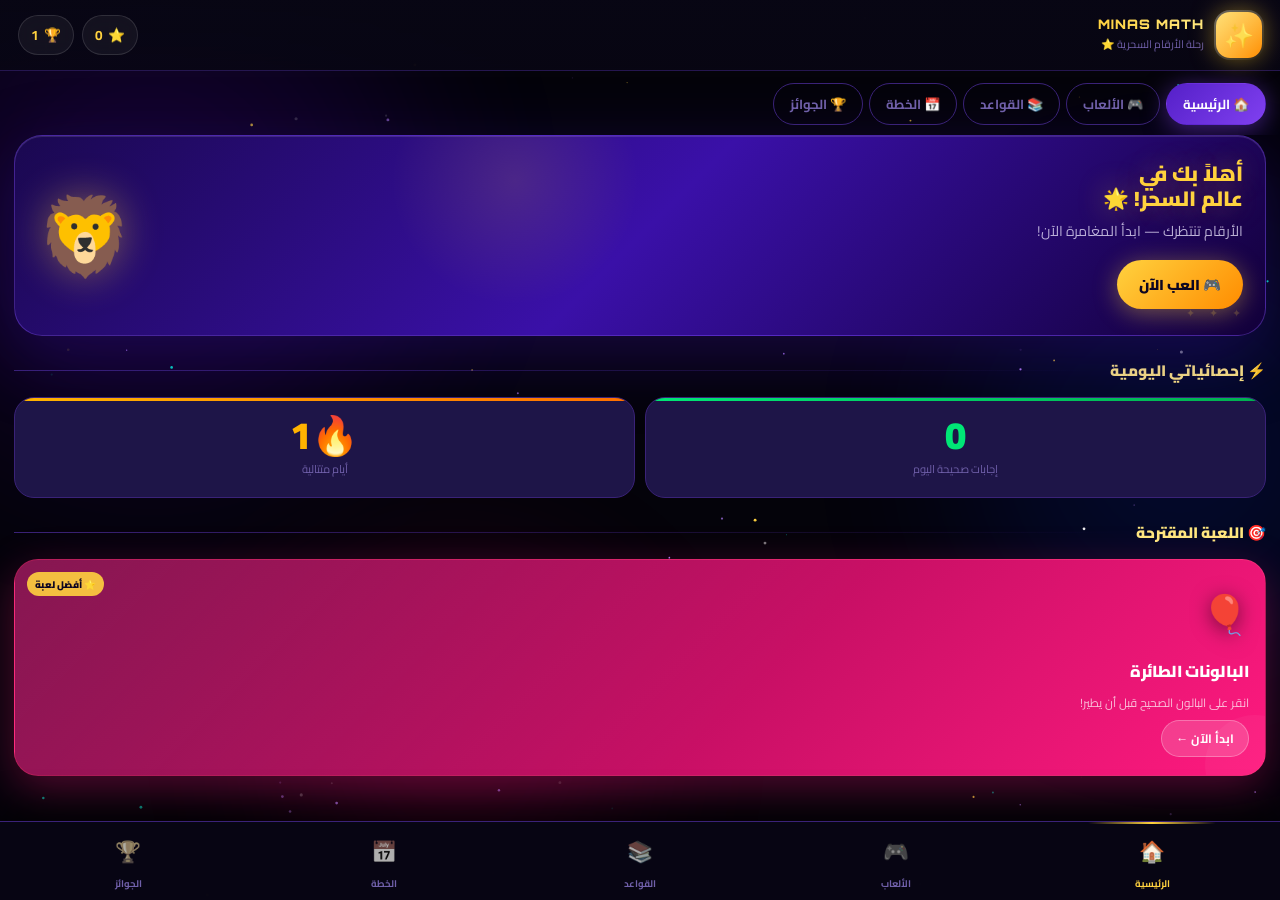
==== commit aaf4f702: "Update index.html" ====
--- a/index.html
+++ b/index.html
@@ -1657,6 +1657,111 @@
 }
 
 /* Initial ach1 is NOT earned until first game played */
-</script>
+  </script>
+  <script>
+class MathAI {
+  constructor() {
+    this.level = 1;
+    this.correctStreak = 0;
+  }
+
+  // توليد سؤال حسب المستوى
+  generateQuestion() {
+    const max = this.level * 10;
+
+    const a = this.rand(1, max);
+    const b = this.rand(1, max);
+
+    const op = this.randomOp();
+
+    let question, answer;
+
+    if (op === "+") {
+      question = `${a} + ${b}`;
+      answer = a + b;
+    }
+
+    if (op === "-") {
+      question = `${a} - ${b}`;
+      answer = a - b;
+    }
+
+    if (op === "×") {
+      question = `${a} × ${b}`;
+      answer = a * b;
+    }
+
+    return { question, answer };
+  }
+
+  randomOp() {
+    const ops = ["+", "-", "×"];
+    return ops[Math.floor(Math.random() * ops.length)];
+  }
+
+  rand(min, max) {
+    return Math.floor(Math.random() * (max - min + 1)) + min;
+  }
+
+  // تقييم إجابة اللاعب وتطوير المستوى
+  checkAnswer(userAnswer, correctAnswer) {
+    if (Number(userAnswer) === Number(correctAnswer)) {
+      this.correctStreak++;
+
+      if (this.correctStreak % 3 === 0) {
+        this.level++; // يزيد الصعوبة
+      }
+
+      return { correct: true, level: this.level };
+    } else {
+      this.correctStreak = 0;
+      if (this.level > 1) this.level--;
+      return { correct: false, level: this.level };
+    }
+  }
+
+  // “تعليق ذكي” بسيط
+  feedback(isCorrect) {
+    if (isCorrect) {
+      const msgs = [
+        "إجابة صحيحة",
+        "مستوى جيد",
+        "استمر"
+      ];
+      return msgs[Math.floor(Math.random() * msgs.length)];
+    } else {
+      const msgs = [
+        "خطأ، راجع الحساب",
+        "ركز أكثر",
+        "حاول مرة ثانية"
+      ];
+      return msgs[Math.floor(Math.random() * msgs.length)];
+    }
+  }
+}
+
+const AI = new MathAI();
+
+// مثال ربط مع واجهتك
+let current = AI.generateQuestion();
+
+function showQuestion() {
+  document.querySelector(".q-text").innerText = current.question;
+}
+
+// عند الضغط على جواب
+function submitAnswer(val) {
+  const result = AI.checkAnswer(val, current.answer);
+
+  const msg = AI.feedback(result.correct);
+
+  alert(msg + " | المستوى: " + result.level);
+
+  current = AI.generateQuestion();
+  showQuestion();
+}
+
+showQuestion();
+    </script>
 </body>
 </html>
